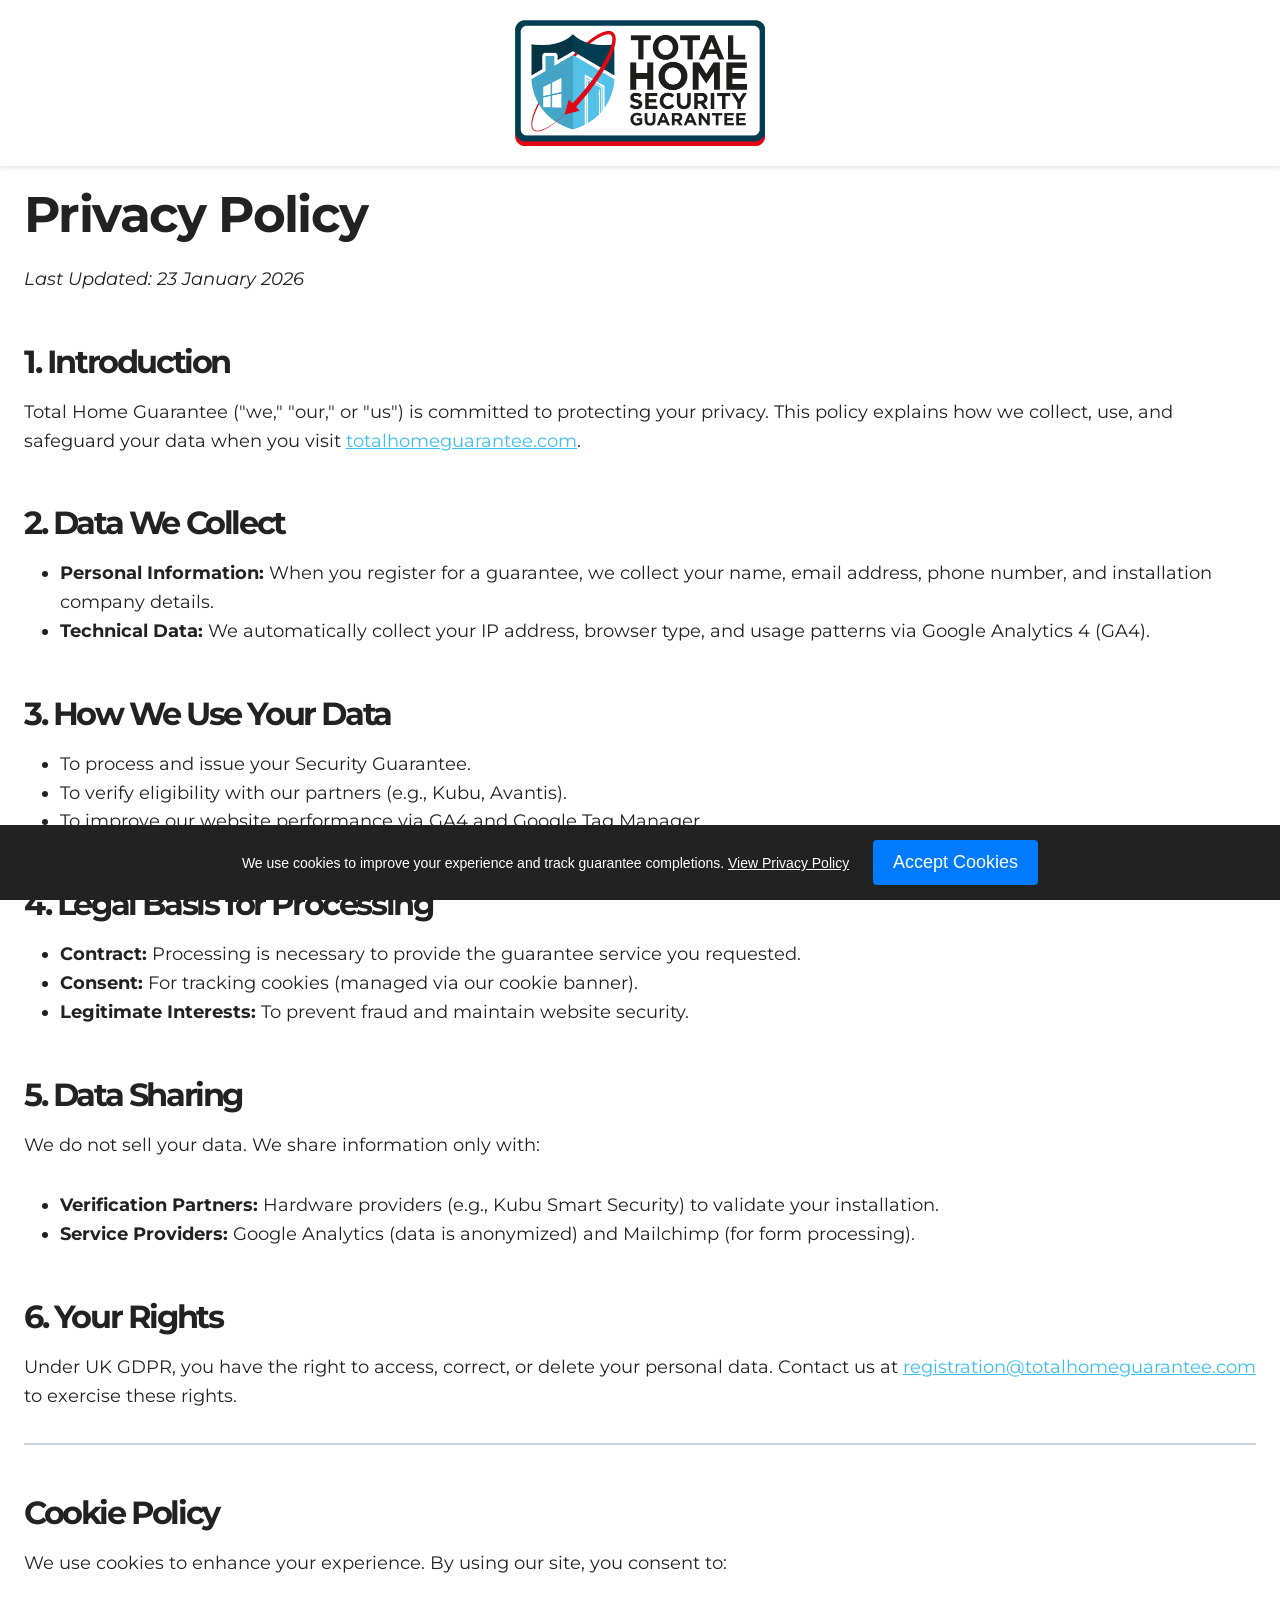
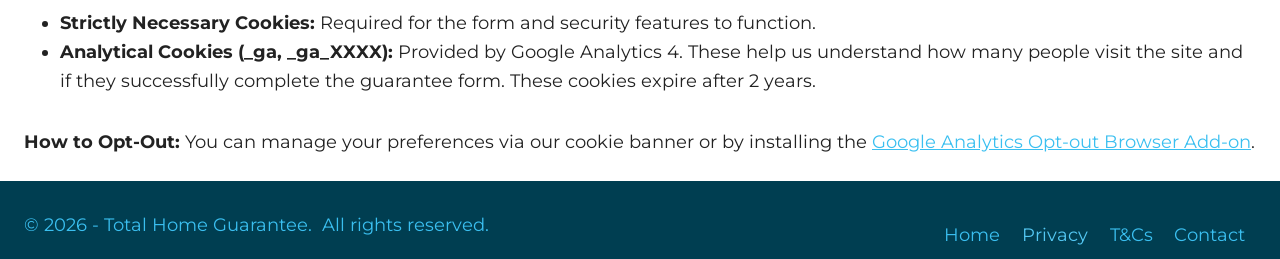
==== privacy-policy/index.html @ 38633dc3 "Add files via upload" ====
<!DOCTYPE html>
<html lang="en-US" class="no-js" itemtype="https://schema.org/WebPage" itemscope>
<head>
<!-- Cookie Consent -->
	<script>
    window.dataLayer = window.dataLayer || [];
    function gtag(){dataLayer.push(arguments);}

    // If the user previously accepted, grant consent immediately
    if (localStorage.getItem('cookie_consent') === 'granted') {
        gtag('consent', 'default', {
            'analytics_storage': 'granted',
            'ad_storage': 'granted',
            'ad_user_data': 'granted',
            'ad_personalization': 'granted'
        });
    } else {
        // Otherwise, default to denied
        gtag('consent', 'default', {
            'analytics_storage': 'denied',
            'ad_storage': 'denied',
            'ad_user_data': 'denied',
            'ad_personalization': 'denied'
        });
    }
</script>

<!-- Google tag (gtag.js) -->
<script async src="https://www.googletagmanager.com/gtag/js?id=G-PNNH0G08C1"></script>
<script>
  window.dataLayer = window.dataLayer || [];
  function gtag(){dataLayer.push(arguments);}
  gtag('js', new Date());

  gtag('config', 'G-PNNH0G08C1');
</script>
	
	<meta charset="UTF-8">
	<meta name="viewport" content="width=device-width, initial-scale=1, minimum-scale=1">
	<title>Privacy Policy &#8211; Total Home Security Guarantee</title>
<meta name="robots" content="max-image-preview:large">
<link rel="alternate" type="application/rss+xml" title="Total Home Security Guarantee &raquo; Feed" href="/feed/">
<link rel="alternate" type="application/rss+xml" title="Total Home Security Guarantee &raquo; Comments Feed" href="/comments/feed/">
			<script>document.documentElement.classList.remove( 'no-js' );</script>
			<link rel="alternate" type="application/rss+xml" title="Total Home Security Guarantee &raquo; Privacy Policy Comments Feed" href="/privacy-policy/feed/">
<script>
window._wpemojiSettings = {"baseUrl":"https:\/\/s.w.org\/images\/core\/emoji\/15.0.3\/72x72\/","ext":".png","svgUrl":"https:\/\/s.w.org\/images\/core\/emoji\/15.0.3\/svg\/","svgExt":".svg","source":{"concatemoji":"\/wp-includes\/js\/wp-emoji-release.min.js?ver=6.5.2"}};
/*! This file is auto-generated */
!function(i,n){var o,s,e;function c(e){try{var t={supportTests:e,timestamp:(new Date).valueOf()};sessionStorage.setItem(o,JSON.stringify(t))}catch(e){}}function p(e,t,n){e.clearRect(0,0,e.canvas.width,e.canvas.height),e.fillText(t,0,0);var t=new Uint32Array(e.getImageData(0,0,e.canvas.width,e.canvas.height).data),r=(e.clearRect(0,0,e.canvas.width,e.canvas.height),e.fillText(n,0,0),new Uint32Array(e.getImageData(0,0,e.canvas.width,e.canvas.height).data));return t.every(function(e,t){return e===r[t]})}function u(e,t,n){switch(t){case"flag":return n(e,"🏳️‍⚧️","🏳️​⚧️")?!1:!n(e,"🇺🇳","🇺​🇳")&&!n(e,"🏴󠁧󠁢󠁥󠁮󠁧󠁿","🏴​󠁧​󠁢​󠁥​󠁮​󠁧​󠁿");case"emoji":return!n(e,"🐦‍⬛","🐦​⬛")}return!1}function f(e,t,n){var r="undefined"!=typeof WorkerGlobalScope&&self instanceof WorkerGlobalScope?new OffscreenCanvas(300,150):i.createElement("canvas"),a=r.getContext("2d",{willReadFrequently:!0}),o=(a.textBaseline="top",a.font="600 32px Arial",{});return e.forEach(function(e){o[e]=t(a,e,n)}),o}function t(e){var t=i.createElement("script");t.src=e,t.defer=!0,i.head.appendChild(t)}"undefined"!=typeof Promise&&(o="wpEmojiSettingsSupports",s=["flag","emoji"],n.supports={everything:!0,everythingExceptFlag:!0},e=new Promise(function(e){i.addEventListener("DOMContentLoaded",e,{once:!0})}),new Promise(function(t){var n=function(){try{var e=JSON.parse(sessionStorage.getItem(o));if("object"==typeof e&&"number"==typeof e.timestamp&&(new Date).valueOf()<e.timestamp+604800&&"object"==typeof e.supportTests)return e.supportTests}catch(e){}return null}();if(!n){if("undefined"!=typeof Worker&&"undefined"!=typeof OffscreenCanvas&&"undefined"!=typeof URL&&URL.createObjectURL&&"undefined"!=typeof Blob)try{var e="postMessage("+f.toString()+"("+[JSON.stringify(s),u.toString(),p.toString()].join(",")+"));",r=new Blob([e],{type:"text/javascript"}),a=new Worker(URL.createObjectURL(r),{name:"wpTestEmojiSupports"});return void(a.onmessage=function(e){c(n=e.data),a.terminate(),t(n)})}catch(e){}c(n=f(s,u,p))}t(n)}).then(function(e){for(var t in e)n.supports[t]=e[t],n.supports.everything=n.supports.everything&&n.supports[t],"flag"!==t&&(n.supports.everythingExceptFlag=n.supports.everythingExceptFlag&&n.supports[t]);n.supports.everythingExceptFlag=n.supports.everythingExceptFlag&&!n.supports.flag,n.DOMReady=!1,n.readyCallback=function(){n.DOMReady=!0}}).then(function(){return e}).then(function(){var e;n.supports.everything||(n.readyCallback(),(e=n.source||{}).concatemoji?t(e.concatemoji):e.wpemoji&&e.twemoji&&(t(e.twemoji),t(e.wpemoji)))}))}((window,document),window._wpemojiSettings);
</script>
<style id="wp-emoji-styles-inline-css">img.wp-smiley, img.emoji {
		display: inline !important;
		border: none !important;
		box-shadow: none !important;
		height: 1em !important;
		width: 1em !important;
		margin: 0 0.07em !important;
		vertical-align: -0.1em !important;
		background: none !important;
		padding: 0 !important;
	}</style>
<link rel="stylesheet" id="wp-block-library-css" href="/wp-includes/css/dist/block-library/style.min.css?ver=6.5.2" media="all">
<style id="classic-theme-styles-inline-css">/*! This file is auto-generated */
.wp-block-button__link{color:#fff;background-color:#32373c;border-radius:9999px;box-shadow:none;text-decoration:none;padding:calc(.667em + 2px) calc(1.333em + 2px);font-size:1.125em}.wp-block-file__button{background:#32373c;color:#fff;text-decoration:none}</style>
<style id="global-styles-inline-css">body{--wp--preset--color--black: #000000;--wp--preset--color--cyan-bluish-gray: #abb8c3;--wp--preset--color--white: #ffffff;--wp--preset--color--pale-pink: #f78da7;--wp--preset--color--vivid-red: #cf2e2e;--wp--preset--color--luminous-vivid-orange: #ff6900;--wp--preset--color--luminous-vivid-amber: #fcb900;--wp--preset--color--light-green-cyan: #7bdcb5;--wp--preset--color--vivid-green-cyan: #00d084;--wp--preset--color--pale-cyan-blue: #8ed1fc;--wp--preset--color--vivid-cyan-blue: #0693e3;--wp--preset--color--vivid-purple: #9b51e0;--wp--preset--color--theme-palette-1: var(--global-palette1);--wp--preset--color--theme-palette-2: var(--global-palette2);--wp--preset--color--theme-palette-3: var(--global-palette3);--wp--preset--color--theme-palette-4: var(--global-palette4);--wp--preset--color--theme-palette-5: var(--global-palette5);--wp--preset--color--theme-palette-6: var(--global-palette6);--wp--preset--color--theme-palette-7: var(--global-palette7);--wp--preset--color--theme-palette-8: var(--global-palette8);--wp--preset--color--theme-palette-9: var(--global-palette9);--wp--preset--gradient--vivid-cyan-blue-to-vivid-purple: linear-gradient(135deg,rgba(6,147,227,1) 0%,rgb(155,81,224) 100%);--wp--preset--gradient--light-green-cyan-to-vivid-green-cyan: linear-gradient(135deg,rgb(122,220,180) 0%,rgb(0,208,130) 100%);--wp--preset--gradient--luminous-vivid-amber-to-luminous-vivid-orange: linear-gradient(135deg,rgba(252,185,0,1) 0%,rgba(255,105,0,1) 100%);--wp--preset--gradient--luminous-vivid-orange-to-vivid-red: linear-gradient(135deg,rgba(255,105,0,1) 0%,rgb(207,46,46) 100%);--wp--preset--gradient--very-light-gray-to-cyan-bluish-gray: linear-gradient(135deg,rgb(238,238,238) 0%,rgb(169,184,195) 100%);--wp--preset--gradient--cool-to-warm-spectrum: linear-gradient(135deg,rgb(74,234,220) 0%,rgb(151,120,209) 20%,rgb(207,42,186) 40%,rgb(238,44,130) 60%,rgb(251,105,98) 80%,rgb(254,248,76) 100%);--wp--preset--gradient--blush-light-purple: linear-gradient(135deg,rgb(255,206,236) 0%,rgb(152,150,240) 100%);--wp--preset--gradient--blush-bordeaux: linear-gradient(135deg,rgb(254,205,165) 0%,rgb(254,45,45) 50%,rgb(107,0,62) 100%);--wp--preset--gradient--luminous-dusk: linear-gradient(135deg,rgb(255,203,112) 0%,rgb(199,81,192) 50%,rgb(65,88,208) 100%);--wp--preset--gradient--pale-ocean: linear-gradient(135deg,rgb(255,245,203) 0%,rgb(182,227,212) 50%,rgb(51,167,181) 100%);--wp--preset--gradient--electric-grass: linear-gradient(135deg,rgb(202,248,128) 0%,rgb(113,206,126) 100%);--wp--preset--gradient--midnight: linear-gradient(135deg,rgb(2,3,129) 0%,rgb(40,116,252) 100%);--wp--preset--font-size--small: var(--global-font-size-small);--wp--preset--font-size--medium: var(--global-font-size-medium);--wp--preset--font-size--large: var(--global-font-size-large);--wp--preset--font-size--x-large: 42px;--wp--preset--font-size--larger: var(--global-font-size-larger);--wp--preset--font-size--xxlarge: var(--global-font-size-xxlarge);--wp--preset--spacing--20: 0.44rem;--wp--preset--spacing--30: 0.67rem;--wp--preset--spacing--40: 1rem;--wp--preset--spacing--50: 1.5rem;--wp--preset--spacing--60: 2.25rem;--wp--preset--spacing--70: 3.38rem;--wp--preset--spacing--80: 5.06rem;--wp--preset--shadow--natural: 6px 6px 9px rgba(0, 0, 0, 0.2);--wp--preset--shadow--deep: 12px 12px 50px rgba(0, 0, 0, 0.4);--wp--preset--shadow--sharp: 6px 6px 0px rgba(0, 0, 0, 0.2);--wp--preset--shadow--outlined: 6px 6px 0px -3px rgba(255, 255, 255, 1), 6px 6px rgba(0, 0, 0, 1);--wp--preset--shadow--crisp: 6px 6px 0px rgba(0, 0, 0, 1);}:where(.is-layout-flex){gap: 0.5em;}:where(.is-layout-grid){gap: 0.5em;}body .is-layout-flow > .alignleft{float: left;margin-inline-start: 0;margin-inline-end: 2em;}body .is-layout-flow > .alignright{float: right;margin-inline-start: 2em;margin-inline-end: 0;}body .is-layout-flow > .aligncenter{margin-left: auto !important;margin-right: auto !important;}body .is-layout-constrained > .alignleft{float: left;margin-inline-start: 0;margin-inline-end: 2em;}body .is-layout-constrained > .alignright{float: right;margin-inline-start: 2em;margin-inline-end: 0;}body .is-layout-constrained > .aligncenter{margin-left: auto !important;margin-right: auto !important;}body .is-layout-constrained > :where(:not(.alignleft):not(.alignright):not(.alignfull)){max-width: var(--wp--style--global--content-size);margin-left: auto !important;margin-right: auto !important;}body .is-layout-constrained > .alignwide{max-width: var(--wp--style--global--wide-size);}body .is-layout-flex{display: flex;}body .is-layout-flex{flex-wrap: wrap;align-items: center;}body .is-layout-flex > *{margin: 0;}body .is-layout-grid{display: grid;}body .is-layout-grid > *{margin: 0;}:where(.wp-block-columns.is-layout-flex){gap: 2em;}:where(.wp-block-columns.is-layout-grid){gap: 2em;}:where(.wp-block-post-template.is-layout-flex){gap: 1.25em;}:where(.wp-block-post-template.is-layout-grid){gap: 1.25em;}.has-black-color{color: var(--wp--preset--color--black) !important;}.has-cyan-bluish-gray-color{color: var(--wp--preset--color--cyan-bluish-gray) !important;}.has-white-color{color: var(--wp--preset--color--white) !important;}.has-pale-pink-color{color: var(--wp--preset--color--pale-pink) !important;}.has-vivid-red-color{color: var(--wp--preset--color--vivid-red) !important;}.has-luminous-vivid-orange-color{color: var(--wp--preset--color--luminous-vivid-orange) !important;}.has-luminous-vivid-amber-color{color: var(--wp--preset--color--luminous-vivid-amber) !important;}.has-light-green-cyan-color{color: var(--wp--preset--color--light-green-cyan) !important;}.has-vivid-green-cyan-color{color: var(--wp--preset--color--vivid-green-cyan) !important;}.has-pale-cyan-blue-color{color: var(--wp--preset--color--pale-cyan-blue) !important;}.has-vivid-cyan-blue-color{color: var(--wp--preset--color--vivid-cyan-blue) !important;}.has-vivid-purple-color{color: var(--wp--preset--color--vivid-purple) !important;}.has-black-background-color{background-color: var(--wp--preset--color--black) !important;}.has-cyan-bluish-gray-background-color{background-color: var(--wp--preset--color--cyan-bluish-gray) !important;}.has-white-background-color{background-color: var(--wp--preset--color--white) !important;}.has-pale-pink-background-color{background-color: var(--wp--preset--color--pale-pink) !important;}.has-vivid-red-background-color{background-color: var(--wp--preset--color--vivid-red) !important;}.has-luminous-vivid-orange-background-color{background-color: var(--wp--preset--color--luminous-vivid-orange) !important;}.has-luminous-vivid-amber-background-color{background-color: var(--wp--preset--color--luminous-vivid-amber) !important;}.has-light-green-cyan-background-color{background-color: var(--wp--preset--color--light-green-cyan) !important;}.has-vivid-green-cyan-background-color{background-color: var(--wp--preset--color--vivid-green-cyan) !important;}.has-pale-cyan-blue-background-color{background-color: var(--wp--preset--color--pale-cyan-blue) !important;}.has-vivid-cyan-blue-background-color{background-color: var(--wp--preset--color--vivid-cyan-blue) !important;}.has-vivid-purple-background-color{background-color: var(--wp--preset--color--vivid-purple) !important;}.has-black-border-color{border-color: var(--wp--preset--color--black) !important;}.has-cyan-bluish-gray-border-color{border-color: var(--wp--preset--color--cyan-bluish-gray) !important;}.has-white-border-color{border-color: var(--wp--preset--color--white) !important;}.has-pale-pink-border-color{border-color: var(--wp--preset--color--pale-pink) !important;}.has-vivid-red-border-color{border-color: var(--wp--preset--color--vivid-red) !important;}.has-luminous-vivid-orange-border-color{border-color: var(--wp--preset--color--luminous-vivid-orange) !important;}.has-luminous-vivid-amber-border-color{border-color: var(--wp--preset--color--luminous-vivid-amber) !important;}.has-light-green-cyan-border-color{border-color: var(--wp--preset--color--light-green-cyan) !important;}.has-vivid-green-cyan-border-color{border-color: var(--wp--preset--color--vivid-green-cyan) !important;}.has-pale-cyan-blue-border-color{border-color: var(--wp--preset--color--pale-cyan-blue) !important;}.has-vivid-cyan-blue-border-color{border-color: var(--wp--preset--color--vivid-cyan-blue) !important;}.has-vivid-purple-border-color{border-color: var(--wp--preset--color--vivid-purple) !important;}.has-vivid-cyan-blue-to-vivid-purple-gradient-background{background: var(--wp--preset--gradient--vivid-cyan-blue-to-vivid-purple) !important;}.has-light-green-cyan-to-vivid-green-cyan-gradient-background{background: var(--wp--preset--gradient--light-green-cyan-to-vivid-green-cyan) !important;}.has-luminous-vivid-amber-to-luminous-vivid-orange-gradient-background{background: var(--wp--preset--gradient--luminous-vivid-amber-to-luminous-vivid-orange) !important;}.has-luminous-vivid-orange-to-vivid-red-gradient-background{background: var(--wp--preset--gradient--luminous-vivid-orange-to-vivid-red) !important;}.has-very-light-gray-to-cyan-bluish-gray-gradient-background{background: var(--wp--preset--gradient--very-light-gray-to-cyan-bluish-gray) !important;}.has-cool-to-warm-spectrum-gradient-background{background: var(--wp--preset--gradient--cool-to-warm-spectrum) !important;}.has-blush-light-purple-gradient-background{background: var(--wp--preset--gradient--blush-light-purple) !important;}.has-blush-bordeaux-gradient-background{background: var(--wp--preset--gradient--blush-bordeaux) !important;}.has-luminous-dusk-gradient-background{background: var(--wp--preset--gradient--luminous-dusk) !important;}.has-pale-ocean-gradient-background{background: var(--wp--preset--gradient--pale-ocean) !important;}.has-electric-grass-gradient-background{background: var(--wp--preset--gradient--electric-grass) !important;}.has-midnight-gradient-background{background: var(--wp--preset--gradient--midnight) !important;}.has-small-font-size{font-size: var(--wp--preset--font-size--small) !important;}.has-medium-font-size{font-size: var(--wp--preset--font-size--medium) !important;}.has-large-font-size{font-size: var(--wp--preset--font-size--large) !important;}.has-x-large-font-size{font-size: var(--wp--preset--font-size--x-large) !important;}
.wp-block-navigation a:where(:not(.wp-element-button)){color: inherit;}
:where(.wp-block-post-template.is-layout-flex){gap: 1.25em;}:where(.wp-block-post-template.is-layout-grid){gap: 1.25em;}
:where(.wp-block-columns.is-layout-flex){gap: 2em;}:where(.wp-block-columns.is-layout-grid){gap: 2em;}
.wp-block-pullquote{font-size: 1.5em;line-height: 1.6;}</style>
<link rel="stylesheet" id="parent-style-css" href="/wp-content/themes/kadence/style.css?ver=6.5.2" media="all">
<link rel="stylesheet" id="child-style-css" href="/wp-content/themes/kubu/style.css?ver=6.5.2" media="all">
<link rel="stylesheet" id="kadence-global-css" href="/wp-content/themes/kadence/assets/css/global.min.css?ver=1.2.4" media="all">
<style id="kadence-global-inline-css">/* Kadence Base CSS */
:root{--global-palette1:#3abff0;--global-palette2:#53c7f2;--global-palette3:#003e51;--global-palette4:#005f7c;--global-palette5:#4A5568;--global-palette6:#718096;--global-palette7:#EDF2F7;--global-palette8:#F7FAFC;--global-palette9:#ffffff;--global-palette9rgb:255, 255, 255;--global-palette-highlight:var(--global-palette1);--global-palette-highlight-alt:var(--global-palette2);--global-palette-highlight-alt2:var(--global-palette9);--global-palette-btn-bg:var(--global-palette1);--global-palette-btn-bg-hover:var(--global-palette2);--global-palette-btn:var(--global-palette9);--global-palette-btn-hover:var(--global-palette9);--global-body-font-family:Montserrat, sans-serif;--global-heading-font-family:inherit;--global-primary-nav-font-family:inherit;--global-fallback-font:sans-serif;--global-display-fallback-font:sans-serif;--global-content-width:1290px;--global-content-narrow-width:842px;--global-content-edge-padding:1.5rem;--global-content-boxed-padding:2rem;--global-calc-content-width:calc(1290px - var(--global-content-edge-padding) - var(--global-content-edge-padding) );--wp--style--global--content-size:var(--global-calc-content-width);}.wp-site-blocks{--global-vw:calc( 100vw - ( 0.5 * var(--scrollbar-offset)));}body{background:#dddddd;}body, input, select, optgroup, textarea{font-style:normal;font-weight:normal;font-size:18px;line-height:1.6;font-family:var(--global-body-font-family);color:#222222;}.content-bg, body.content-style-unboxed .site{background:var(--global-palette9);}h1,h2,h3,h4,h5,h6{font-family:var(--global-heading-font-family);}h1{font-style:normal;font-weight:700;font-size:32px;line-height:1.5;color:#222222;}h2{font-style:normal;font-weight:700;font-size:50px;line-height:50px;letter-spacing:-0.1rem;color:#222222;}h3{font-style:normal;font-weight:700;font-size:32px;line-height:40px;letter-spacing:-0.15rem;color:#222222;}h4{font-style:normal;font-weight:700;font-size:26px;line-height:32px;letter-spacing:-0.1rem;color:#222222;}h5{font-style:normal;font-weight:700;font-size:20px;line-height:1.5;color:#555555;}h6{font-style:normal;font-weight:700;font-size:18px;line-height:1.5;color:#555555;}.entry-hero .kadence-breadcrumbs{max-width:1290px;}.site-container, .site-header-row-layout-contained, .site-footer-row-layout-contained, .entry-hero-layout-contained, .comments-area, .alignfull > .wp-block-cover__inner-container, .alignwide > .wp-block-cover__inner-container{max-width:var(--global-content-width);}.content-width-narrow .content-container.site-container, .content-width-narrow .hero-container.site-container{max-width:var(--global-content-narrow-width);}@media all and (min-width: 1520px){.wp-site-blocks .content-container  .alignwide{margin-left:-115px;margin-right:-115px;width:unset;max-width:unset;}}@media all and (min-width: 1102px){.content-width-narrow .wp-site-blocks .content-container .alignwide{margin-left:-130px;margin-right:-130px;width:unset;max-width:unset;}}.content-style-boxed .wp-site-blocks .entry-content .alignwide{margin-left:calc( -1 * var( --global-content-boxed-padding ) );margin-right:calc( -1 * var( --global-content-boxed-padding ) );}.content-area{margin-top:5rem;margin-bottom:5rem;}@media all and (max-width: 1024px){.content-area{margin-top:3rem;margin-bottom:3rem;}}@media all and (max-width: 767px){.content-area{margin-top:2rem;margin-bottom:2rem;}}@media all and (max-width: 1024px){:root{--global-content-boxed-padding:2rem;}}@media all and (max-width: 767px){:root{--global-content-boxed-padding:1.5rem;}}.entry-content-wrap{padding:2rem;}@media all and (max-width: 1024px){.entry-content-wrap{padding:2rem;}}@media all and (max-width: 767px){.entry-content-wrap{padding:1.5rem;}}.entry.single-entry{box-shadow:0px 15px 15px -10px rgba(0,0,0,0.05);}.entry.loop-entry{box-shadow:0px 15px 15px -10px rgba(0,0,0,0.05);}.loop-entry .entry-content-wrap{padding:2rem;}@media all and (max-width: 1024px){.loop-entry .entry-content-wrap{padding:2rem;}}@media all and (max-width: 767px){.loop-entry .entry-content-wrap{padding:1.5rem;}}button, .button, .wp-block-button__link, input[type="button"], input[type="reset"], input[type="submit"], .fl-button, .elementor-button-wrapper .elementor-button{border-radius:100px;padding:10px 40px 10px 40px;border-color:var(--global-palette1);box-shadow:0px 0px 0px -7px rgba(0,0,0,0);}.wp-block-button.is-style-outline .wp-block-button__link{padding:10px 40px 10px 40px;}button:hover, button:focus, button:active, .button:hover, .button:focus, .button:active, .wp-block-button__link:hover, .wp-block-button__link:focus, .wp-block-button__link:active, input[type="button"]:hover, input[type="button"]:focus, input[type="button"]:active, input[type="reset"]:hover, input[type="reset"]:focus, input[type="reset"]:active, input[type="submit"]:hover, input[type="submit"]:focus, input[type="submit"]:active, .elementor-button-wrapper .elementor-button:hover, .elementor-button-wrapper .elementor-button:focus, .elementor-button-wrapper .elementor-button:active{border-color:var(--global-palette1);box-shadow:0px 15px 25px -7px rgba(0,0,0,0.1);}.kb-button.kb-btn-global-outline.kb-btn-global-inherit{padding-top:calc(10px - 2px);padding-right:calc(40px - 2px);padding-bottom:calc(10px - 2px);padding-left:calc(40px - 2px);}@media all and (max-width: 1024px){button, .button, .wp-block-button__link, input[type="button"], input[type="reset"], input[type="submit"], .fl-button, .elementor-button-wrapper .elementor-button{border-color:var(--global-palette1);border-radius:100px;}}@media all and (max-width: 767px){button, .button, .wp-block-button__link, input[type="button"], input[type="reset"], input[type="submit"], .fl-button, .elementor-button-wrapper .elementor-button{border-radius:100px;border-color:var(--global-palette1);}}#kt-scroll-up-reader, #kt-scroll-up{border:0px none currentColor;border-radius:0px 0px 0px 0px;color:var(--global-palette1);bottom:30px;font-size:1.2em;padding:0.4em 0.4em 0.4em 0.4em;}#kt-scroll-up-reader.scroll-up-side-right, #kt-scroll-up.scroll-up-side-right{right:30px;}#kt-scroll-up-reader.scroll-up-side-left, #kt-scroll-up.scroll-up-side-left{left:30px;}.entry-hero.page-hero-section .entry-header{min-height:200px;}
/* Kadence Header CSS */
@media all and (max-width: 1024px){.mobile-transparent-header #masthead{position:absolute;left:0px;right:0px;z-index:100;}.kadence-scrollbar-fixer.mobile-transparent-header #masthead{right:var(--scrollbar-offset,0);}.mobile-transparent-header #masthead, .mobile-transparent-header .site-top-header-wrap .site-header-row-container-inner, .mobile-transparent-header .site-main-header-wrap .site-header-row-container-inner, .mobile-transparent-header .site-bottom-header-wrap .site-header-row-container-inner{background:transparent;}.site-header-row-tablet-layout-fullwidth, .site-header-row-tablet-layout-standard{padding:0px;}}@media all and (min-width: 1025px){.transparent-header #masthead{position:absolute;left:0px;right:0px;z-index:100;}.transparent-header.kadence-scrollbar-fixer #masthead{right:var(--scrollbar-offset,0);}.transparent-header #masthead, .transparent-header .site-top-header-wrap .site-header-row-container-inner, .transparent-header .site-main-header-wrap .site-header-row-container-inner, .transparent-header .site-bottom-header-wrap .site-header-row-container-inner{background:transparent;}}.site-branding a.brand img{max-width:250px;}.site-branding a.brand img.svg-logo-image{width:250px;}@media all and (max-width: 1024px){.site-branding a.brand img{max-width:200px;}.site-branding a.brand img.svg-logo-image{width:200px;}}@media all and (max-width: 767px){.site-branding a.brand img{max-width:150px;}.site-branding a.brand img.svg-logo-image{width:150px;}}.site-branding{padding:0px 0px 0px 0px;}#masthead, #masthead .kadence-sticky-header.item-is-fixed:not(.item-at-start):not(.site-header-row-container):not(.site-main-header-wrap), #masthead .kadence-sticky-header.item-is-fixed:not(.item-at-start) > .site-header-row-container-inner{background:#ffffff;}.site-main-header-wrap .site-header-row-container-inner{background:var(--global-palette9);}.site-main-header-wrap .site-header-row-container-inner>.site-container{padding:20px 20px 20px 20px;}.header-navigation .header-menu-container ul ul.sub-menu, .header-navigation .header-menu-container ul ul.submenu{background:var(--global-palette3);box-shadow:0px 2px 13px 0px rgba(0,0,0,0.1);}.header-navigation .header-menu-container ul ul li.menu-item, .header-menu-container ul.menu > li.kadence-menu-mega-enabled > ul > li.menu-item > a{border-bottom:1px solid rgba(255,255,255,0.1);}.header-navigation .header-menu-container ul ul li.menu-item > a{width:200px;padding-top:1em;padding-bottom:1em;color:var(--global-palette8);font-size:12px;}.header-navigation .header-menu-container ul ul li.menu-item > a:hover{color:var(--global-palette9);background:var(--global-palette4);}.header-navigation .header-menu-container ul ul li.menu-item.current-menu-item > a{color:var(--global-palette9);background:var(--global-palette4);}.mobile-toggle-open-container .menu-toggle-open, .mobile-toggle-open-container .menu-toggle-open:focus{color:var(--global-palette5);padding:0.4em 0.6em 0.4em 0.6em;font-size:14px;}.mobile-toggle-open-container .menu-toggle-open.menu-toggle-style-bordered{border:1px solid currentColor;}.mobile-toggle-open-container .menu-toggle-open .menu-toggle-icon{font-size:20px;}.mobile-toggle-open-container .menu-toggle-open:hover, .mobile-toggle-open-container .menu-toggle-open:focus-visible{color:var(--global-palette-highlight);}.mobile-navigation ul li{font-size:14px;}.mobile-navigation ul li a{padding-top:1em;padding-bottom:1em;}.mobile-navigation ul li > a, .mobile-navigation ul li.menu-item-has-children > .drawer-nav-drop-wrap{background:var(--global-palette3);color:var(--global-palette8);}.mobile-navigation ul li.current-menu-item > a, .mobile-navigation ul li.current-menu-item.menu-item-has-children > .drawer-nav-drop-wrap{color:var(--global-palette-highlight);}.mobile-navigation ul li.menu-item-has-children .drawer-nav-drop-wrap, .mobile-navigation ul li:not(.menu-item-has-children) a{border-bottom:1px solid rgba(255,255,255,0.1);}.mobile-navigation:not(.drawer-navigation-parent-toggle-true) ul li.menu-item-has-children .drawer-nav-drop-wrap button{border-left:1px solid rgba(255,255,255,0.1);}#mobile-drawer .drawer-inner, #mobile-drawer.popup-drawer-layout-fullwidth.popup-drawer-animation-slice .pop-portion-bg, #mobile-drawer.popup-drawer-layout-fullwidth.popup-drawer-animation-slice.pop-animated.show-drawer .drawer-inner{background:var(--global-palette3);}#mobile-drawer .drawer-header .drawer-toggle{padding:0.6em 0.15em 0.6em 0.15em;font-size:24px;}
/* Kadence Footer CSS */
#colophon{background:var(--global-palette3);}.site-bottom-footer-wrap .site-footer-row-container-inner{border-top:1px none var(--global-palette9);}.site-bottom-footer-inner-wrap{padding-top:30px;padding-bottom:0px;grid-column-gap:30px;}.site-bottom-footer-inner-wrap .widget{margin-bottom:30px;}.site-bottom-footer-inner-wrap .site-footer-section:not(:last-child):after{right:calc(-30px / 2);}#colophon .footer-html{font-style:normal;color:var(--global-palette1);margin:0px 0px 20px 0px;}#colophon .site-footer-row-container .site-footer-row .footer-html a{color:var(--global-palette1);}#colophon .site-footer-row-container .site-footer-row .footer-html a:hover{color:var(--global-palette9);}#colophon .footer-navigation .footer-menu-container > ul > li > a{padding-left:calc(1.2em / 2);padding-right:calc(1.2em / 2);padding-top:calc(0.5em / 2);padding-bottom:calc(0.5em / 2);color:var(--global-palette1);}#colophon .footer-navigation .footer-menu-container > ul li a:hover{color:var(--global-palette9);}#colophon .footer-navigation .footer-menu-container > ul li.current-menu-item > a{color:var(--global-palette2);}
/* Kadence Pro Header CSS */
.header-navigation-dropdown-direction-left ul ul.submenu, .header-navigation-dropdown-direction-left ul ul.sub-menu{right:0px;left:auto;}.rtl .header-navigation-dropdown-direction-right ul ul.submenu, .rtl .header-navigation-dropdown-direction-right ul ul.sub-menu{left:0px;right:auto;}.header-account-button .nav-drop-title-wrap > .kadence-svg-iconset, .header-account-button > .kadence-svg-iconset{font-size:1.2em;}.site-header-item .header-account-button .nav-drop-title-wrap, .site-header-item .header-account-wrap > .header-account-button{display:flex;align-items:center;}.header-account-style-icon_label .header-account-label{padding-left:5px;}.header-account-style-label_icon .header-account-label{padding-right:5px;}.site-header-item .header-account-wrap .header-account-button{text-decoration:none;box-shadow:none;color:inherit;background:transparent;padding:0.6em 0em 0.6em 0em;}.header-mobile-account-wrap .header-account-button .nav-drop-title-wrap > .kadence-svg-iconset, .header-mobile-account-wrap .header-account-button > .kadence-svg-iconset{font-size:1.2em;}.header-mobile-account-wrap .header-account-button .nav-drop-title-wrap, .header-mobile-account-wrap > .header-account-button{display:flex;align-items:center;}.header-mobile-account-wrap.header-account-style-icon_label .header-account-label{padding-left:5px;}.header-mobile-account-wrap.header-account-style-label_icon .header-account-label{padding-right:5px;}.header-mobile-account-wrap .header-account-button{text-decoration:none;box-shadow:none;color:inherit;background:transparent;padding:0.6em 0em 0.6em 0em;}#login-drawer .drawer-inner .drawer-content{display:flex;justify-content:center;align-items:center;position:absolute;top:0px;bottom:0px;left:0px;right:0px;padding:0px;}#loginform p label{display:block;}#login-drawer #loginform{width:100%;}#login-drawer #loginform input{width:100%;}#login-drawer #loginform input[type="checkbox"]{width:auto;}#login-drawer .drawer-inner .drawer-header{position:relative;z-index:100;}#login-drawer .drawer-content_inner.widget_login_form_inner{padding:2em;width:100%;max-width:350px;border-radius:.25rem;background:var(--global-palette9);color:var(--global-palette4);}#login-drawer .lost_password a{color:var(--global-palette6);}#login-drawer .lost_password, #login-drawer .register-field{text-align:center;}#login-drawer .widget_login_form_inner p{margin-top:1.2em;margin-bottom:0em;}#login-drawer .widget_login_form_inner p:first-child{margin-top:0em;}#login-drawer .widget_login_form_inner label{margin-bottom:0.5em;}#login-drawer hr.register-divider{margin:1.2em 0;border-width:1px;}#login-drawer .register-field{font-size:90%;}@media all and (min-width: 1025px){#login-drawer hr.register-divider.hide-desktop{display:none;}#login-drawer p.register-field.hide-desktop{display:none;}}@media all and (max-width: 1024px){#login-drawer hr.register-divider.hide-mobile{display:none;}#login-drawer p.register-field.hide-mobile{display:none;}}@media all and (max-width: 767px){#login-drawer hr.register-divider.hide-mobile{display:none;}#login-drawer p.register-field.hide-mobile{display:none;}}.tertiary-navigation .tertiary-menu-container > ul > li.menu-item > a{padding-left:calc(1.2em / 2);padding-right:calc(1.2em / 2);padding-top:0.6em;padding-bottom:0.6em;color:var(--global-palette5);}.tertiary-navigation .tertiary-menu-container > ul > li.menu-item > a:hover{color:var(--global-palette-highlight);}.tertiary-navigation .tertiary-menu-container > ul > li.menu-item.current-menu-item > a{color:var(--global-palette3);}.header-navigation[class*="header-navigation-style-underline"] .header-menu-container.tertiary-menu-container>ul>li>a:after{width:calc( 100% - 1.2em);}.quaternary-navigation .quaternary-menu-container > ul > li.menu-item > a{padding-left:calc(1.2em / 2);padding-right:calc(1.2em / 2);padding-top:0.6em;padding-bottom:0.6em;color:var(--global-palette5);}.quaternary-navigation .quaternary-menu-container > ul > li.menu-item > a:hover{color:var(--global-palette-highlight);}.quaternary-navigation .quaternary-menu-container > ul > li.menu-item.current-menu-item > a{color:var(--global-palette3);}.header-navigation[class*="header-navigation-style-underline"] .header-menu-container.quaternary-menu-container>ul>li>a:after{width:calc( 100% - 1.2em);}#main-header .header-divider{border-right:1px solid var(--global-palette6);height:50%;}#main-header .header-divider2{border-right:1px solid var(--global-palette6);height:50%;}#main-header .header-divider3{border-right:1px solid var(--global-palette6);height:50%;}#mobile-header .header-mobile-divider, #mobile-drawer .header-mobile-divider{border-right:1px solid var(--global-palette6);height:50%;}#mobile-drawer .header-mobile-divider{border-top:1px solid var(--global-palette6);width:50%;}#mobile-header .header-mobile-divider2{border-right:1px solid var(--global-palette6);height:50%;}#mobile-drawer .header-mobile-divider2{border-top:1px solid var(--global-palette6);width:50%;}.header-item-search-bar form ::-webkit-input-placeholder{color:currentColor;opacity:0.5;}.header-item-search-bar form ::placeholder{color:currentColor;opacity:0.5;}.header-search-bar form{max-width:100%;width:240px;}.header-mobile-search-bar form{max-width:calc(100vw - var(--global-sm-spacing) - var(--global-sm-spacing));width:240px;}.header-widget-lstyle-normal .header-widget-area-inner a:not(.button){text-decoration:underline;}.element-contact-inner-wrap{display:flex;flex-wrap:wrap;align-items:center;margin-top:-0.6em;margin-left:calc(-0.6em / 2);margin-right:calc(-0.6em / 2);}.element-contact-inner-wrap .header-contact-item{display:inline-flex;flex-wrap:wrap;align-items:center;margin-top:0.6em;margin-left:calc(0.6em / 2);margin-right:calc(0.6em / 2);}.element-contact-inner-wrap .header-contact-item .kadence-svg-iconset{font-size:1em;}.header-contact-item img{display:inline-block;}.header-contact-item .contact-label{margin-left:0.3em;}.rtl .header-contact-item .contact-label{margin-right:0.3em;margin-left:0px;}.header-mobile-contact-wrap .element-contact-inner-wrap{display:flex;flex-wrap:wrap;align-items:center;margin-top:-0.6em;margin-left:calc(-0.6em / 2);margin-right:calc(-0.6em / 2);}.header-mobile-contact-wrap .element-contact-inner-wrap .header-contact-item{display:inline-flex;flex-wrap:wrap;align-items:center;margin-top:0.6em;margin-left:calc(0.6em / 2);margin-right:calc(0.6em / 2);}.header-mobile-contact-wrap .element-contact-inner-wrap .header-contact-item .kadence-svg-iconset{font-size:1em;}#main-header .header-button2{border:2px none transparent;box-shadow:0px 0px 0px -7px rgba(0,0,0,0);}#main-header .header-button2:hover{box-shadow:0px 15px 25px -7px rgba(0,0,0,0.1);}.mobile-header-button2-wrap .mobile-header-button-inner-wrap .mobile-header-button2{border:2px none transparent;box-shadow:0px 0px 0px -7px rgba(0,0,0,0);}.mobile-header-button2-wrap .mobile-header-button-inner-wrap .mobile-header-button2:hover{box-shadow:0px 15px 25px -7px rgba(0,0,0,0.1);}#widget-drawer.popup-drawer-layout-fullwidth .drawer-content .header-widget2, #widget-drawer.popup-drawer-layout-sidepanel .drawer-inner{max-width:400px;}#widget-drawer.popup-drawer-layout-fullwidth .drawer-content .header-widget2{margin:0 auto;}.widget-toggle-open{display:flex;align-items:center;background:transparent;box-shadow:none;}.widget-toggle-open:hover, .widget-toggle-open:focus{border-color:currentColor;background:transparent;box-shadow:none;}.widget-toggle-open .widget-toggle-icon{display:flex;}.widget-toggle-open .widget-toggle-label{padding-right:5px;}.rtl .widget-toggle-open .widget-toggle-label{padding-left:5px;padding-right:0px;}.widget-toggle-open .widget-toggle-label:empty, .rtl .widget-toggle-open .widget-toggle-label:empty{padding-right:0px;padding-left:0px;}.widget-toggle-open-container .widget-toggle-open{color:var(--global-palette5);padding:0.4em 0.6em 0.4em 0.6em;font-size:14px;}.widget-toggle-open-container .widget-toggle-open.widget-toggle-style-bordered{border:1px solid currentColor;}.widget-toggle-open-container .widget-toggle-open .widget-toggle-icon{font-size:20px;}.widget-toggle-open-container .widget-toggle-open:hover, .widget-toggle-open-container .widget-toggle-open:focus{color:var(--global-palette-highlight);}#widget-drawer .header-widget-2style-normal a:not(.button){text-decoration:underline;}#widget-drawer .header-widget-2style-plain a:not(.button){text-decoration:none;}#widget-drawer .header-widget2 .widget-title{color:var(--global-palette9);}#widget-drawer .header-widget2{color:var(--global-palette8);}#widget-drawer .header-widget2 a:not(.button), #widget-drawer .header-widget2 .drawer-sub-toggle{color:var(--global-palette8);}#widget-drawer .header-widget2 a:not(.button):hover, #widget-drawer .header-widget2 .drawer-sub-toggle:hover{color:var(--global-palette9);}#mobile-secondary-site-navigation ul li{font-size:14px;}#mobile-secondary-site-navigation ul li a{padding-top:1em;padding-bottom:1em;}#mobile-secondary-site-navigation ul li > a, #mobile-secondary-site-navigation ul li.menu-item-has-children > .drawer-nav-drop-wrap{color:var(--global-palette8);}#mobile-secondary-site-navigation ul li.current-menu-item > a, #mobile-secondary-site-navigation ul li.current-menu-item.menu-item-has-children > .drawer-nav-drop-wrap{color:var(--global-palette-highlight);}#mobile-secondary-site-navigation ul li.menu-item-has-children .drawer-nav-drop-wrap, #mobile-secondary-site-navigation ul li:not(.menu-item-has-children) a{border-bottom:1px solid rgba(255,255,255,0.1);}#mobile-secondary-site-navigation:not(.drawer-navigation-parent-toggle-true) ul li.menu-item-has-children .drawer-nav-drop-wrap button{border-left:1px solid rgba(255,255,255,0.1);}</style>
<link rel="stylesheet" id="kadence-header-css" href="/wp-content/themes/kadence/assets/css/header.min.css?ver=1.2.4" media="all">
<link rel="stylesheet" id="kadence-content-css" href="/wp-content/themes/kadence/assets/css/content.min.css?ver=1.2.4" media="all">
<link rel="stylesheet" id="kadence-footer-css" href="/wp-content/themes/kadence/assets/css/footer.min.css?ver=1.2.4" media="all">
<style id="kadence-custom-font-css-inline-css">@font-face {font-family: "Circular STD";font-style: normal;font-weight: 100;src:local("Circular STD Light"),url("/wp-content/uploads/2024/01/CircularStd-Light.woff2") format("woff2"),url("/wp-content/uploads/2024/01/CircularStd-Light-1.woff") format("woff");font-display: swap;}@font-face {font-family: "Circular STD";font-style: normal;font-weight: 400;src:local("Circular STD Book"),url("/wp-content/uploads/2024/01/CircularStd-Book.woff2") format("woff2"),url("/wp-content/uploads/2024/01/CircularStd-Book-1.woff") format("woff");font-display: swap;}@font-face {font-family: "Circular STD";font-style: normal;font-weight: 700;src:local("Circular STD Bold"),url("/wp-content/uploads/2024/01/CircularStd-Bold.woff2") format("woff2"),url("/wp-content/uploads/2024/01/CircularStd-Bold.woff") format("woff");font-display: swap;}@font-face {font-family: "CircularSTD";font-style: normal;font-weight: 900;src:local("Circular STD Black"),url("/wp-content/uploads/2024/01/CircularStd-Black.woff2") format("woff2"),url("/wp-content/uploads/2024/01/CircularStd-Black.woff") format("woff");font-display: swap;}</style>
<link rel="stylesheet" id="kadence-blocks-rowlayout-css" href="/wp-content/plugins/kadence-blocks/dist/style-blocks-rowlayout.css?ver=3.2.36" media="all">
<link rel="stylesheet" id="kadence-blocks-column-css" href="/wp-content/plugins/kadence-blocks/dist/style-blocks-column.css?ver=3.2.36" media="all">
<style id="kadence-blocks-global-variables-inline-css">:root {--global-kb-font-size-sm:clamp(0.8rem, 0.73rem + 0.217vw, 0.9rem);--global-kb-font-size-md:clamp(1.1rem, 0.995rem + 0.326vw, 1.25rem);--global-kb-font-size-lg:clamp(1.75rem, 1.576rem + 0.543vw, 2rem);--global-kb-font-size-xl:clamp(2.25rem, 1.728rem + 1.63vw, 3rem);--global-kb-font-size-xxl:clamp(2.5rem, 1.456rem + 3.26vw, 4rem);--global-kb-font-size-xxxl:clamp(2.75rem, 0.489rem + 7.065vw, 6rem);}</style>
<style id="kadence_blocks_css-inline-css">.kb-row-layout-id3_cbff91-ca > .kt-row-column-wrap{max-width:var( --global-content-width, 1290px );padding-left:var(--global-content-edge-padding);padding-right:var(--global-content-edge-padding);padding-top:var( --global-kb-row-default-top, var(--global-kb-spacing-sm, 1.5rem) );padding-bottom:var( --global-kb-row-default-bottom, var(--global-kb-spacing-sm, 1.5rem) );grid-template-columns:minmax(0, 1fr);}@media all and (max-width: 767px){.kb-row-layout-id3_cbff91-ca > .kt-row-column-wrap{grid-template-columns:minmax(0, 1fr);}}.kadence-column3_bca942-ac > .kt-inside-inner-col{column-gap:var(--global-kb-gap-sm, 1rem);}.kadence-column3_bca942-ac > .kt-inside-inner-col{flex-direction:column;}.kadence-column3_bca942-ac > .kt-inside-inner-col > .aligncenter{width:100%;}@media all and (max-width: 1024px){.kadence-column3_bca942-ac > .kt-inside-inner-col{flex-direction:column;}}@media all and (max-width: 767px){.kadence-column3_bca942-ac > .kt-inside-inner-col{flex-direction:column;}}</style>
<link rel="https://api.w.org/" href="/wp-json/">
<link rel="alternate" type="application/json" href="/wp-json/wp/v2/pages/3">
<link rel="EditURI" type="application/rsd+xml" title="RSD" href="/xmlrpc.php?rsd">
<meta name="generator" content="WordPress 6.5.2">
<link rel="canonical" href="/privacy-policy/">
<link rel="shortlink" href="/?p=3">
<link rel="alternate" type="application/json+oembed" href="/wp-json/oembed/1.0/embed?url=http%3A%2F%2F%2Fprivacy-policy%2F">
<link rel="alternate" type="text/xml+oembed" href="/wp-json/oembed/1.0/embed?url=http%3A%2F%2F%2Fprivacy-policy%2F#038;format=xml">
<link rel="pingback" href="/xmlrpc.php">
<link href="//cdn-images.mailchimp.com/embedcode/classic-061523.css" rel="stylesheet" type="text/css">
<link rel="stylesheet" id="kadence-fonts-css" href="https://fonts.googleapis.com/css?family=Montserrat:regular,700&#038;display=swap" media="all">
<link rel="icon" href="/wp-content/uploads/cropped-favicon-32x32.png" sizes="32x32">
<link rel="icon" href="/wp-content/uploads/cropped-favicon-192x192.png" sizes="192x192">
<link rel="apple-touch-icon" href="/wp-content/uploads/cropped-favicon-180x180.png">
<meta name="msapplication-TileImage" content="/wp-content/uploads/cropped-favicon-270x270.png">
		<style id="wp-custom-css">#masthead, #masthead .item-is-stuck {
-webkit-box-shadow: 0 2px 4px rgb(45 62 80 / 12%);
-moz-box-shadow: 0 2px 4px rgb(45 62 80 / 12%);
box-shadow: 0 2px 4px rgb(45 62 80 / 12%);
}

ul.benefits {
	  list-style: none;
	padding-left:0;
}

ul.benefits li {
	height: 55px;
 	padding-left: 80px;
	margin-bottom:40px;

	line-height:20px;
}

.wp-block-kadence-listitem {
		background: url(/wp-content/uploads/list-tick-44x50-1.svg) no-repeat;
	background-size: auto 50px;
	background-position:left center;
	padding-left: 55px!important;
	margin-bottom:30px
}

.wp-block-kadence-listitem span svg {display:none}

#mc_embed_signup{false;clear:left;
}

#mc_embed_signup input[type="submit"] {
	background:#7bba3c;
	border-color:#7bba3c;
	border-radius:100px;
	margin:20px auto
}

#mc_embed_signup .datefield .monthfield input, #mc_embed_signup .datefield .dayfield input {
    width: 40px;
}

#mc_embed_signup .datefield input {
    width: 70px;
}

#mc_embed_signup div.response {
	width:100%;
	padding:1em;
}

#mc_embed_signup #mce-success-response {
	color: #ffffff;
    background: #529214;
    text-align:center;
}

#mc_embed_signup #mce-success-response::before {
    content: "Action Required! \A----------\A";
    white-space: pre-wrap;
}</style>
		</head>

<body class="privacy-policy page-template-default page page-id-3 wp-custom-logo wp-embed-responsive footer-on-bottom hide-focus-outline link-style-standard content-title-style-hide content-width-fullwidth content-style-unboxed content-vertical-padding-hide non-transparent-header mobile-non-transparent-header">
<div id="wrapper" class="site wp-site-blocks">
			<a class="skip-link screen-reader-text scroll-ignore" href="#main">Skip to content</a>
		<header id="masthead" class="site-header" role="banner" itemtype="https://schema.org/WPHeader" itemscope>
	<div id="main-header" class="site-header-wrap">
		<div class="site-header-inner-wrap">
			<div class="site-header-upper-wrap">
				<div class="site-header-upper-inner-wrap">
					<div class="site-main-header-wrap site-header-row-container site-header-focus-item site-header-row-layout-standard kadence-sticky-header" data-section="kadence_customizer_header_main" data-reveal-scroll-up="false" data-shrink="true" data-shrink-height="70">
	<div class="site-header-row-container-inner">
				<div class="site-container">
			<div class="site-main-header-inner-wrap site-header-row site-header-row-only-center-column site-header-row-center-column">
													<div class="site-header-main-section-center site-header-section site-header-section-center">
						<div class="site-header-item site-header-focus-item" data-section="title_tagline">
	<div class="site-branding branding-layout-standard site-brand-logo-only"><a class="brand has-logo-image" href="/" rel="home"><img width="500" height="251" src="/wp-content/uploads/Total-Home-Security-Guarantee.png" class="custom-logo" alt="Total Home Security Guarantee" decoding="async" fetchpriority="high" srcset="/wp-content/uploads/Total-Home-Security-Guarantee.png 500w, /wp-content/uploads/Total-Home-Security-Guarantee-300x151.png 300w" sizes="(max-width: 500px) 100vw, 500px"></a></div>
</div>
<!-- data-section="title_tagline" -->
					</div>
											</div>
		</div>
	</div>
</div>
				</div>
			</div>
					</div>
	</div>
	
<div id="mobile-header" class="site-mobile-header-wrap">
	<div class="site-header-inner-wrap">
		<div class="site-header-upper-wrap">
			<div class="site-header-upper-inner-wrap">
			<div class="site-main-header-wrap site-header-focus-item site-header-row-layout-standard site-header-row-tablet-layout-default site-header-row-mobile-layout-default ">
	<div class="site-header-row-container-inner">
		<div class="site-container">
			<div class="site-main-header-inner-wrap site-header-row site-header-row-only-center-column site-header-row-center-column">
													<div class="site-header-main-section-center site-header-section site-header-section-center">
						<div class="site-header-item site-header-focus-item" data-section="title_tagline">
	<div class="site-branding mobile-site-branding branding-layout-standard branding-tablet-layout-inherit site-brand-logo-only branding-mobile-layout-inherit"><a class="brand has-logo-image" href="/" rel="home"><img width="500" height="251" src="/wp-content/uploads/Total-Home-Security-Guarantee.png" class="custom-logo" alt="Total Home Security Guarantee" decoding="async" srcset="/wp-content/uploads/Total-Home-Security-Guarantee.png 500w, /wp-content/uploads/Total-Home-Security-Guarantee-300x151.png 300w" sizes="(max-width: 500px) 100vw, 500px"></a></div>
</div>
<!-- data-section="title_tagline" -->
					</div>
											</div>
		</div>
	</div>
</div>
			</div>
		</div>
			</div>
</div>
</header><!-- #masthead -->

	<div id="inner-wrap" class="wrap hfeed kt-clear">
		<div id="primary" class="content-area">
	<div class="content-container site-container">
		<main id="main" class="site-main" role="main">
						<div class="content-wrap">
				<article id="post-3" class="entry content-bg single-entry post-3 page type-page status-publish hentry">
	<div class="entry-content-wrap">
		
<div class="entry-content single-content">
	<div class="kb-row-layout-wrap kb-row-layout-id3_cbff91-ca alignnone wp-block-kadence-rowlayout"><div class="kt-row-column-wrap kt-has-1-columns kt-row-layout-equal kt-tab-layout-inherit kt-mobile-layout-row kt-row-valign-top kb-theme-content-width">

<div class="wp-block-kadence-column kadence-column3_bca942-ac">
	

<div class="privacy-policy-container">
    <h2>Privacy Policy</h2>
    <p><em>Last Updated: 23 January 2026</em></p>

    <h3>1. Introduction</h3>
    <p>Total Home Guarantee ("we," "our," or "us") is committed to protecting your privacy. This policy explains how we collect, use, and safeguard your data when you visit <a href="https://totalhomeguarantee.com">totalhomeguarantee.com</a>.</p>

    <h3>2. Data We Collect</h3>
    <ul>
        <li><strong>Personal Information:</strong> When you register for a guarantee, we collect your name, email address, phone number, and installation company details.</li>
        <li><strong>Technical Data:</strong> We automatically collect your IP address, browser type, and usage patterns via Google Analytics 4 (GA4).</li>
    </ul>

    <h3>3. How We Use Your Data</h3>
    <ul>
        <li>To process and issue your Security Guarantee.</li>
        <li>To verify eligibility with our partners (e.g., Kubu, Avantis).</li>
        <li>To improve our website performance via GA4 and Google Tag Manager.</li>
    </ul>

    <h3>4. Legal Basis for Processing</h3>
    <ul>
        <li><strong>Contract:</strong> Processing is necessary to provide the guarantee service you requested.</li>
        <li><strong>Consent:</strong> For tracking cookies (managed via our cookie banner).</li>
        <li><strong>Legitimate Interests:</strong> To prevent fraud and maintain website security.</li>
    </ul>

    <h3>5. Data Sharing</h3>
    <p>We do not sell your data. We share information only with:</p>
    <ul>
        <li><strong>Verification Partners:</strong> Hardware providers (e.g., Kubu Smart Security) to validate your installation.</li>
        <li><strong>Service Providers:</strong> Google Analytics (data is anonymized) and Mailchimp (for form processing).</li>
    </ul>

    <h3>6. Your Rights</h3>
    <p>Under UK GDPR, you have the right to access, correct, or delete your personal data. Contact us at <a href="mailto:registration@totalhomeguarantee.com">registration@totalhomeguarantee.com</a> to exercise these rights.</p>

    <hr />

    <h3>Cookie Policy</h3>
    <p>We use cookies to enhance your experience. By using our site, you consent to:</p>
    <ul>
        <li><strong>Strictly Necessary Cookies:</strong> Required for the form and security features to function.</li>
        <li><strong>Analytical Cookies (_ga, _ga_XXXX):</strong> Provided by Google Analytics 4. These help us understand how many people visit the site and if they successfully complete the guarantee form. These cookies expire after 2 years.</li>
    </ul>

    <p><strong>How to Opt-Out:</strong> You can manage your preferences via our cookie banner or by installing the <a href="https://tools.google.com/dlpage/gaoptout" target="_blank" rel="noopener">Google Analytics Opt-out Browser Add-on</a>.</p>
</div>













</div>

</div></div>
</div>
<!-- .entry-content -->
	</div>
</article><!-- #post-3 -->

			</div>
					</main><!-- #main -->
			</div>
</div>
<!-- #primary -->
	</div>
<!-- #inner-wrap -->
	<footer id="colophon" class="site-footer" role="contentinfo">
	<div class="site-footer-wrap">
		<div class="site-bottom-footer-wrap site-footer-row-container site-footer-focus-item site-footer-row-layout-standard site-footer-row-tablet-layout-default site-footer-row-mobile-layout-default" data-section="kadence_customizer_footer_bottom">
	<div class="site-footer-row-container-inner">
				<div class="site-container">
			<div class="site-bottom-footer-inner-wrap site-footer-row site-footer-row-columns-2 site-footer-row-column-layout-equal site-footer-row-tablet-column-layout-default site-footer-row-mobile-column-layout-row ft-ro-dir-row ft-ro-collapse-normal ft-ro-t-dir-default ft-ro-m-dir-default ft-ro-lstyle-noline">
									<div class="site-footer-bottom-section-1 site-footer-section footer-section-inner-items-1">
						
<div class="footer-widget-area site-info site-footer-focus-item content-align-standard content-tablet-align-center content-mobile-align-center content-valign-default content-tablet-valign-default content-mobile-valign-default" data-section="kadence_customizer_footer_html">
	<div class="footer-widget-area-inner site-info-inner">
		<div class="footer-html inner-link-style-plain"><div class="footer-html-inner">
<p>&copy; 2026 - Total Home Guarantee.  All rights reserved.</p>
</div></div>	</div>
</div>
<!-- .site-info -->
					</div>
										<div class="site-footer-bottom-section-2 site-footer-section footer-section-inner-items-1">
						<div class="footer-widget-area widget-area site-footer-focus-item footer-navigation-wrap content-align-right content-tablet-align-center content-mobile-align-default content-valign-middle content-tablet-valign-default content-mobile-valign-default footer-navigation-layout-stretch-false" data-section="kadence_customizer_footer_navigation">
	<div class="footer-widget-area-inner footer-navigation-inner">
			<nav id="footer-navigation" class="footer-navigation" role="navigation" aria-label="Footer Navigation">
				<div class="footer-menu-container">
			<ul id="footer-menu" class="menu">
<li id="menu-item-155" class="menu-item menu-item-type-post_type menu-item-object-page menu-item-home menu-item-155"><a href="/">Home</a></li>
<li id="menu-item-156" class="menu-item menu-item-type-post_type menu-item-object-page menu-item-privacy-policy current-menu-item page_item page-item-3 current_page_item menu-item-156"><a rel="privacy-policy" href="/privacy-policy/" aria-current="page">Privacy</a></li>
<li id="menu-item-146" class="menu-item menu-item-type-post_type menu-item-object-page menu-item-146"><a href="/terms/">T&#038;Cs</a></li>
<li id="menu-item-153" class="menu-item menu-item-type-custom menu-item-object-custom menu-item-153"><a href="mailto:registration@totalhomeguarantee.com">Contact</a></li>
</ul>		</div>
	</nav><!-- #footer-navigation -->
		</div>
</div>
<!-- data-section="footer_navigation" -->
					</div>
								</div>
		</div>
	</div>
</div>
	</div>
</footer><!-- #colophon -->

</div>
<!-- #wrapper -->

			<script>document.documentElement.style.setProperty('--scrollbar-offset', window.innerWidth - document.documentElement.clientWidth + 'px' );</script>
			<a id="kt-scroll-up" tabindex="-1" aria-hidden="true" aria-label="Scroll to top" href="#wrapper" class="kadence-scroll-to-top scroll-up-wrap scroll-ignore scroll-up-side-right scroll-up-style-outline vs-lg-true vs-md-true vs-sm-false"><span class="kadence-svg-iconset"><svg aria-hidden="true" class="kadence-svg-icon kadence-chevron-up2-svg" fill="currentColor" version="1.1" xmlns="http://www.w3.org/2000/svg" width="28" height="28" viewbox="0 0 28 28"><title>Scroll to top</title>
<path d="M26.297 20.797l-2.594 2.578c-0.391 0.391-1.016 0.391-1.406 0l-8.297-8.297-8.297 8.297c-0.391 0.391-1.016 0.391-1.406 0l-2.594-2.578c-0.391-0.391-0.391-1.031 0-1.422l11.594-11.578c0.391-0.391 1.016-0.391 1.406 0l11.594 11.578c0.391 0.391 0.391 1.031 0 1.422z"></path>
				</svg></span></a><button id="kt-scroll-up-reader" href="#wrapper" aria-label="Scroll to top" class="kadence-scroll-to-top scroll-up-wrap scroll-ignore scroll-up-side-right scroll-up-style-outline vs-lg-true vs-md-true vs-sm-false"><span class="kadence-svg-iconset"><svg aria-hidden="true" class="kadence-svg-icon kadence-chevron-up2-svg" fill="currentColor" version="1.1" xmlns="http://www.w3.org/2000/svg" width="28" height="28" viewbox="0 0 28 28"><title>Scroll to top</title>
<path d="M26.297 20.797l-2.594 2.578c-0.391 0.391-1.016 0.391-1.406 0l-8.297-8.297-8.297 8.297c-0.391 0.391-1.016 0.391-1.406 0l-2.594-2.578c-0.391-0.391-0.391-1.031 0-1.422l11.594-11.578c0.391-0.391 1.016-0.391 1.406 0l11.594 11.578c0.391 0.391 0.391 1.031 0 1.422z"></path>
				</svg></span></button><script id="kadence-navigation-js-extra">var kadenceConfig = {"screenReader":{"expand":"Child menu","expandOf":"Child menu of","collapse":"Child menu","collapseOf":"Child menu of"},"breakPoints":{"desktop":"1024","tablet":768},"scrollOffset":"0"};</script>
<script src="/wp-content/themes/kadence/assets/js/navigation.min.js?ver=1.2.4" id="kadence-navigation-js" async></script>
<script type="text/javascript" src="/privacy-policy/displayCompanyInfo.js"></script>
<script type="text/javascript" src="//s3.amazonaws.com/downloads.mailchimp.com/js/mc-validate.js"></script><script type="text/javascript">(function($) {window.fnames = new Array(); window.ftypes = new Array();fnames[0]='EMAIL';ftypes[0]='email';fnames[1]='FNAME';ftypes[1]='text';fnames[2]='LNAME';ftypes[2]='text';fnames[4]='PHONE';ftypes[4]='phone';fnames[5]='INSTALLER';ftypes[5]='text';fnames[3]='INSTDATE';ftypes[3]='date';fnames[6]='TANDCS';ftypes[6]='radio';}(jQuery));var $mcj = jQuery.noConflict(true);</script>

<!-- COOKIE BANNER -->
<div id="cookie-banner" style="display: none; position: fixed; bottom: 0; left: 0; width: 100%; background: #222; color: #fff; padding: 15px; text-align: center; z-index: 9999; font-family: sans-serif; font-size: 14px;">
    <span>We use cookies to improve your experience and track guarantee completions. 
    <a href="/privacy-policy/index.html" style="color: #fff; text-decoration: underline;">View Privacy Policy</a></span>
    <button onclick="acceptCookies()" style="margin-left: 20px; padding: 8px 20px; background: #007bff; color: white; border: none; cursor: pointer; border-radius: 4px;">Accept Cookies</button>
</div>

<script>
    // Show banner if no choice is saved
    if (!localStorage.getItem('cookie_consent')) {
        document.getElementById('cookie-banner').style.display = 'block';
    }

    function acceptCookies() {
        // 1. Save choice locally
        localStorage.setItem('cookie_consent', 'granted');
        
        // 2. Update Google Consent Mode
        gtag('consent', 'update', {
            'analytics_storage': 'granted',
            'ad_storage': 'granted',
            'ad_user_data': 'granted',
            'ad_personalization': 'granted'
        });

        // 3. Hide banner
        document.getElementById('cookie-banner').style.display = 'none';
    }
</script>


</body>
</html>
---- wp-includes/css/dist/block-library/style.min.css ----
@charset "UTF-8";.wp-block-archives{box-sizing:border-box}.wp-block-archives-dropdown label{display:block}.wp-block-avatar{line-height:0}.wp-block-avatar,.wp-block-avatar img{box-sizing:border-box}.wp-block-avatar.aligncenter{text-align:center}.wp-block-audio{box-sizing:border-box}.wp-block-audio figcaption{margin-bottom:1em;margin-top:.5em}.wp-block-audio audio{min-width:300px;width:100%}.wp-block-button__link{box-sizing:border-box;cursor:pointer;display:inline-block;text-align:center;word-break:break-word}.wp-block-button__link.aligncenter{text-align:center}.wp-block-button__link.alignright{text-align:right}:where(.wp-block-button__link){border-radius:9999px;box-shadow:none;padding:calc(.667em + 2px) calc(1.333em + 2px);text-decoration:none}.wp-block-button[style*=text-decoration] .wp-block-button__link{text-decoration:inherit}.wp-block-buttons>.wp-block-button.has-custom-width{max-width:none}.wp-block-buttons>.wp-block-button.has-custom-width .wp-block-button__link{width:100%}.wp-block-buttons>.wp-block-button.has-custom-font-size .wp-block-button__link{font-size:inherit}.wp-block-buttons>.wp-block-button.wp-block-button__width-25{width:calc(25% - var(--wp--style--block-gap, .5em)*.75)}.wp-block-buttons>.wp-block-button.wp-block-button__width-50{width:calc(50% - var(--wp--style--block-gap, .5em)*.5)}.wp-block-buttons>.wp-block-button.wp-block-button__width-75{width:calc(75% - var(--wp--style--block-gap, .5em)*.25)}.wp-block-buttons>.wp-block-button.wp-block-button__width-100{flex-basis:100%;width:100%}.wp-block-buttons.is-vertical>.wp-block-button.wp-block-button__width-25{width:25%}.wp-block-buttons.is-vertical>.wp-block-button.wp-block-button__width-50{width:50%}.wp-block-buttons.is-vertical>.wp-block-button.wp-block-button__width-75{width:75%}.wp-block-button.is-style-squared,.wp-block-button__link.wp-block-button.is-style-squared{border-radius:0}.wp-block-button.no-border-radius,.wp-block-button__link.no-border-radius{border-radius:0!important}.wp-block-button .wp-block-button__link:where(.is-style-outline),.wp-block-button:where(.is-style-outline)>.wp-block-button__link{border:2px solid;padding:.667em 1.333em}.wp-block-button .wp-block-button__link:where(.is-style-outline):not(.has-text-color),.wp-block-button:where(.is-style-outline)>.wp-block-button__link:not(.has-text-color){color:currentColor}.wp-block-button .wp-block-button__link:where(.is-style-outline):not(.has-background),.wp-block-button:where(.is-style-outline)>.wp-block-button__link:not(.has-background){background-color:initial;background-image:none}.wp-block-button .wp-block-button__link:where(.has-border-color){border-width:initial}.wp-block-button .wp-block-button__link:where([style*=border-top-color]){border-top-width:medium}.wp-block-button .wp-block-button__link:where([style*=border-right-color]){border-right-width:medium}.wp-block-button .wp-block-button__link:where([style*=border-bottom-color]){border-bottom-width:medium}.wp-block-button .wp-block-button__link:where([style*=border-left-color]){border-left-width:medium}.wp-block-button .wp-block-button__link:where([style*=border-style]){border-width:initial}.wp-block-button .wp-block-button__link:where([style*=border-top-style]){border-top-width:medium}.wp-block-button .wp-block-button__link:where([style*=border-right-style]){border-right-width:medium}.wp-block-button .wp-block-button__link:where([style*=border-bottom-style]){border-bottom-width:medium}.wp-block-button .wp-block-button__link:where([style*=border-left-style]){border-left-width:medium}.wp-block-buttons.is-vertical{flex-direction:column}.wp-block-buttons.is-vertical>.wp-block-button:last-child{margin-bottom:0}.wp-block-buttons>.wp-block-button{display:inline-block;margin:0}.wp-block-buttons.is-content-justification-left{justify-content:flex-start}.wp-block-buttons.is-content-justification-left.is-vertical{align-items:flex-start}.wp-block-buttons.is-content-justification-center{justify-content:center}.wp-block-buttons.is-content-justification-center.is-vertical{align-items:center}.wp-block-buttons.is-content-justification-right{justify-content:flex-end}.wp-block-buttons.is-content-justification-right.is-vertical{align-items:flex-end}.wp-block-buttons.is-content-justification-space-between{justify-content:space-between}.wp-block-buttons.aligncenter{text-align:center}.wp-block-buttons:not(.is-content-justification-space-between,.is-content-justification-right,.is-content-justification-left,.is-content-justification-center) .wp-block-button.aligncenter{margin-left:auto;margin-right:auto;width:100%}.wp-block-buttons[style*=text-decoration] .wp-block-button,.wp-block-buttons[style*=text-decoration] .wp-block-button__link{text-decoration:inherit}.wp-block-buttons.has-custom-font-size .wp-block-button__link{font-size:inherit}.wp-block-button.aligncenter,.wp-block-calendar{text-align:center}.wp-block-calendar td,.wp-block-calendar th{border:1px solid;padding:.25em}.wp-block-calendar th{font-weight:400}.wp-block-calendar caption{background-color:inherit}.wp-block-calendar table{border-collapse:collapse;width:100%}.wp-block-calendar table:where(:not(.has-text-color)){color:#40464d}.wp-block-calendar table:where(:not(.has-text-color)) td,.wp-block-calendar table:where(:not(.has-text-color)) th{border-color:#ddd}.wp-block-calendar table.has-background th{background-color:inherit}.wp-block-calendar table.has-text-color th{color:inherit}:where(.wp-block-calendar table:not(.has-background) th){background:#ddd}.wp-block-categories{box-sizing:border-box}.wp-block-categories.alignleft{margin-right:2em}.wp-block-categories.alignright{margin-left:2em}.wp-block-categories.wp-block-categories-dropdown.aligncenter{text-align:center}.wp-block-code{box-sizing:border-box}.wp-block-code code{display:block;font-family:inherit;overflow-wrap:break-word;white-space:pre-wrap}.wp-block-columns{align-items:normal!important;box-sizing:border-box;display:flex;flex-wrap:wrap!important}@media (min-width:782px){.wp-block-columns{flex-wrap:nowrap!important}}.wp-block-columns.are-vertically-aligned-top{align-items:flex-start}.wp-block-columns.are-vertically-aligned-center{align-items:center}.wp-block-columns.are-vertically-aligned-bottom{align-items:flex-end}@media (max-width:781px){.wp-block-columns:not(.is-not-stacked-on-mobile)>.wp-block-column{flex-basis:100%!important}}@media (min-width:782px){.wp-block-columns:not(.is-not-stacked-on-mobile)>.wp-block-column{flex-basis:0;flex-grow:1}.wp-block-columns:not(.is-not-stacked-on-mobile)>.wp-block-column[style*=flex-basis]{flex-grow:0}}.wp-block-columns.is-not-stacked-on-mobile{flex-wrap:nowrap!important}.wp-block-columns.is-not-stacked-on-mobile>.wp-block-column{flex-basis:0;flex-grow:1}.wp-block-columns.is-not-stacked-on-mobile>.wp-block-column[style*=flex-basis]{flex-grow:0}:where(.wp-block-columns){margin-bottom:1.75em}:where(.wp-block-columns.has-background){padding:1.25em 2.375em}.wp-block-column{flex-grow:1;min-width:0;overflow-wrap:break-word;word-break:break-word}.wp-block-column.is-vertically-aligned-top{align-self:flex-start}.wp-block-column.is-vertically-aligned-center{align-self:center}.wp-block-column.is-vertically-aligned-bottom{align-self:flex-end}.wp-block-column.is-vertically-aligned-stretch{align-self:stretch}.wp-block-column.is-vertically-aligned-bottom,.wp-block-column.is-vertically-aligned-center,.wp-block-column.is-vertically-aligned-top{width:100%}.wp-block-post-comments{box-sizing:border-box}.wp-block-post-comments .alignleft{float:left}.wp-block-post-comments .alignright{float:right}.wp-block-post-comments .navigation:after{clear:both;content:"";display:table}.wp-block-post-comments .commentlist{clear:both;list-style:none;margin:0;padding:0}.wp-block-post-comments .commentlist .comment{min-height:2.25em;padding-left:3.25em}.wp-block-post-comments .commentlist .comment p{font-size:1em;line-height:1.8;margin:1em 0}.wp-block-post-comments .commentlist .children{list-style:none;margin:0;padding:0}.wp-block-post-comments .comment-author{line-height:1.5}.wp-block-post-comments .comment-author .avatar{border-radius:1.5em;display:block;float:left;height:2.5em;margin-right:.75em;margin-top:.5em;width:2.5em}.wp-block-post-comments .comment-author cite{font-style:normal}.wp-block-post-comments .comment-meta{font-size:.875em;line-height:1.5}.wp-block-post-comments .comment-meta b{font-weight:400}.wp-block-post-comments .comment-meta .comment-awaiting-moderation{display:block;margin-bottom:1em;margin-top:1em}.wp-block-post-comments .comment-body .commentmetadata{font-size:.875em}.wp-block-post-comments .comment-form-author label,.wp-block-post-comments .comment-form-comment label,.wp-block-post-comments .comment-form-email label,.wp-block-post-comments .comment-form-url label{display:block;margin-bottom:.25em}.wp-block-post-comments .comment-form input:not([type=submit]):not([type=checkbox]),.wp-block-post-comments .comment-form textarea{box-sizing:border-box;display:block;width:100%}.wp-block-post-comments .comment-form-cookies-consent{display:flex;gap:.25em}.wp-block-post-comments .comment-form-cookies-consent #wp-comment-cookies-consent{margin-top:.35em}.wp-block-post-comments .comment-reply-title{margin-bottom:0}.wp-block-post-comments .comment-reply-title :where(small){font-size:var(--wp--preset--font-size--medium,smaller);margin-left:.5em}.wp-block-post-comments .reply{font-size:.875em;margin-bottom:1.4em}.wp-block-post-comments input:not([type=submit]),.wp-block-post-comments textarea{border:1px solid #949494;font-family:inherit;font-size:1em}.wp-block-post-comments input:not([type=submit]):not([type=checkbox]),.wp-block-post-comments textarea{padding:calc(.667em + 2px)}:where(.wp-block-post-comments input[type=submit]){border:none}.wp-block-comments-pagination>.wp-block-comments-pagination-next,.wp-block-comments-pagination>.wp-block-comments-pagination-numbers,.wp-block-comments-pagination>.wp-block-comments-pagination-previous{margin-bottom:.5em;margin-right:.5em}.wp-block-comments-pagination>.wp-block-comments-pagination-next:last-child,.wp-block-comments-pagination>.wp-block-comments-pagination-numbers:last-child,.wp-block-comments-pagination>.wp-block-comments-pagination-previous:last-child{margin-right:0}.wp-block-comments-pagination .wp-block-comments-pagination-previous-arrow{display:inline-block;margin-right:1ch}.wp-block-comments-pagination .wp-block-comments-pagination-previous-arrow:not(.is-arrow-chevron){transform:scaleX(1)}.wp-block-comments-pagination .wp-block-comments-pagination-next-arrow{display:inline-block;margin-left:1ch}.wp-block-comments-pagination .wp-block-comments-pagination-next-arrow:not(.is-arrow-chevron){transform:scaleX(1)}.wp-block-comments-pagination.aligncenter{justify-content:center}.wp-block-comment-template{box-sizing:border-box;list-style:none;margin-bottom:0;max-width:100%;padding:0}.wp-block-comment-template li{clear:both}.wp-block-comment-template ol{list-style:none;margin-bottom:0;max-width:100%;padding-left:2rem}.wp-block-comment-template.alignleft{float:left}.wp-block-comment-template.aligncenter{margin-left:auto;margin-right:auto;width:-moz-fit-content;width:fit-content}.wp-block-comment-template.alignright{float:right}.wp-block-cover,.wp-block-cover-image{align-items:center;background-position:50%;box-sizing:border-box;display:flex;justify-content:center;min-height:430px;overflow:hidden;overflow:clip;padding:1em;position:relative}.wp-block-cover .has-background-dim:not([class*=-background-color]),.wp-block-cover-image .has-background-dim:not([class*=-background-color]),.wp-block-cover-image.has-background-dim:not([class*=-background-color]),.wp-block-cover.has-background-dim:not([class*=-background-color]){background-color:#000}.wp-block-cover .has-background-dim.has-background-gradient,.wp-block-cover-image .has-background-dim.has-background-gradient{background-color:initial}.wp-block-cover-image.has-background-dim:before,.wp-block-cover.has-background-dim:before{background-color:inherit;content:""}.wp-block-cover .wp-block-cover__background,.wp-block-cover .wp-block-cover__gradient-background,.wp-block-cover-image .wp-block-cover__background,.wp-block-cover-image .wp-block-cover__gradient-background,.wp-block-cover-image.has-background-dim:not(.has-background-gradient):before,.wp-block-cover.has-background-dim:not(.has-background-gradient):before{bottom:0;left:0;opacity:.5;position:absolute;right:0;top:0;z-index:1}.wp-block-cover-image.has-background-dim.has-background-dim-10 .wp-block-cover__background,.wp-block-cover-image.has-background-dim.has-background-dim-10 .wp-block-cover__gradient-background,.wp-block-cover-image.has-background-dim.has-background-dim-10:not(.has-background-gradient):before,.wp-block-cover.has-background-dim.has-background-dim-10 .wp-block-cover__background,.wp-block-cover.has-background-dim.has-background-dim-10 .wp-block-cover__gradient-background,.wp-block-cover.has-background-dim.has-background-dim-10:not(.has-background-gradient):before{opacity:.1}.wp-block-cover-image.has-background-dim.has-background-dim-20 .wp-block-cover__background,.wp-block-cover-image.has-background-dim.has-background-dim-20 .wp-block-cover__gradient-background,.wp-block-cover-image.has-background-dim.has-background-dim-20:not(.has-background-gradient):before,.wp-block-cover.has-background-dim.has-background-dim-20 .wp-block-cover__background,.wp-block-cover.has-background-dim.has-background-dim-20 .wp-block-cover__gradient-background,.wp-block-cover.has-background-dim.has-background-dim-20:not(.has-background-gradient):before{opacity:.2}.wp-block-cover-image.has-background-dim.has-background-dim-30 .wp-block-cover__background,.wp-block-cover-image.has-background-dim.has-background-dim-30 .wp-block-cover__gradient-background,.wp-block-cover-image.has-background-dim.has-background-dim-30:not(.has-background-gradient):before,.wp-block-cover.has-background-dim.has-background-dim-30 .wp-block-cover__background,.wp-block-cover.has-background-dim.has-background-dim-30 .wp-block-cover__gradient-background,.wp-block-cover.has-background-dim.has-background-dim-30:not(.has-background-gradient):before{opacity:.3}.wp-block-cover-image.has-background-dim.has-background-dim-40 .wp-block-cover__background,.wp-block-cover-image.has-background-dim.has-background-dim-40 .wp-block-cover__gradient-background,.wp-block-cover-image.has-background-dim.has-background-dim-40:not(.has-background-gradient):before,.wp-block-cover.has-background-dim.has-background-dim-40 .wp-block-cover__background,.wp-block-cover.has-background-dim.has-background-dim-40 .wp-block-cover__gradient-background,.wp-block-cover.has-background-dim.has-background-dim-40:not(.has-background-gradient):before{opacity:.4}.wp-block-cover-image.has-background-dim.has-background-dim-50 .wp-block-cover__background,.wp-block-cover-image.has-background-dim.has-background-dim-50 .wp-block-cover__gradient-background,.wp-block-cover-image.has-background-dim.has-background-dim-50:not(.has-background-gradient):before,.wp-block-cover.has-background-dim.has-background-dim-50 .wp-block-cover__background,.wp-block-cover.has-background-dim.has-background-dim-50 .wp-block-cover__gradient-background,.wp-block-cover.has-background-dim.has-background-dim-50:not(.has-background-gradient):before{opacity:.5}.wp-block-cover-image.has-background-dim.has-background-dim-60 .wp-block-cover__background,.wp-block-cover-image.has-background-dim.has-background-dim-60 .wp-block-cover__gradient-background,.wp-block-cover-image.has-background-dim.has-background-dim-60:not(.has-background-gradient):before,.wp-block-cover.has-background-dim.has-background-dim-60 .wp-block-cover__background,.wp-block-cover.has-background-dim.has-background-dim-60 .wp-block-cover__gradient-background,.wp-block-cover.has-background-dim.has-background-dim-60:not(.has-background-gradient):before{opacity:.6}.wp-block-cover-image.has-background-dim.has-background-dim-70 .wp-block-cover__background,.wp-block-cover-image.has-background-dim.has-background-dim-70 .wp-block-cover__gradient-background,.wp-block-cover-image.has-background-dim.has-background-dim-70:not(.has-background-gradient):before,.wp-block-cover.has-background-dim.has-background-dim-70 .wp-block-cover__background,.wp-block-cover.has-background-dim.has-background-dim-70 .wp-block-cover__gradient-background,.wp-block-cover.has-background-dim.has-background-dim-70:not(.has-background-gradient):before{opacity:.7}.wp-block-cover-image.has-background-dim.has-background-dim-80 .wp-block-cover__background,.wp-block-cover-image.has-background-dim.has-background-dim-80 .wp-block-cover__gradient-background,.wp-block-cover-image.has-background-dim.has-background-dim-80:not(.has-background-gradient):before,.wp-block-cover.has-background-dim.has-background-dim-80 .wp-block-cover__background,.wp-block-cover.has-background-dim.has-background-dim-80 .wp-block-cover__gradient-background,.wp-block-cover.has-background-dim.has-background-dim-80:not(.has-background-gradient):before{opacity:.8}.wp-block-cover-image.has-background-dim.has-background-dim-90 .wp-block-cover__background,.wp-block-cover-image.has-background-dim.has-background-dim-90 .wp-block-cover__gradient-background,.wp-block-cover-image.has-background-dim.has-background-dim-90:not(.has-background-gradient):before,.wp-block-cover.has-background-dim.has-background-dim-90 .wp-block-cover__background,.wp-block-cover.has-background-dim.has-background-dim-90 .wp-block-cover__gradient-background,.wp-block-cover.has-background-dim.has-background-dim-90:not(.has-background-gradient):before{opacity:.9}.wp-block-cover-image.has-background-dim.has-background-dim-100 .wp-block-cover__background,.wp-block-cover-image.has-background-dim.has-background-dim-100 .wp-block-cover__gradient-background,.wp-block-cover-image.has-background-dim.has-background-dim-100:not(.has-background-gradient):before,.wp-block-cover.has-background-dim.has-background-dim-100 .wp-block-cover__background,.wp-block-cover.has-background-dim.has-background-dim-100 .wp-block-cover__gradient-background,.wp-block-cover.has-background-dim.has-background-dim-100:not(.has-background-gradient):before{opacity:1}.wp-block-cover .wp-block-cover__background.has-background-dim.has-background-dim-0,.wp-block-cover .wp-block-cover__gradient-background.has-background-dim.has-background-dim-0,.wp-block-cover-image .wp-block-cover__background.has-background-dim.has-background-dim-0,.wp-block-cover-image .wp-block-cover__gradient-background.has-background-dim.has-background-dim-0{opacity:0}.wp-block-cover .wp-block-cover__background.has-background-dim.has-background-dim-10,.wp-block-cover .wp-block-cover__gradient-background.has-background-dim.has-background-dim-10,.wp-block-cover-image .wp-block-cover__background.has-background-dim.has-background-dim-10,.wp-block-cover-image .wp-block-cover__gradient-background.has-background-dim.has-background-dim-10{opacity:.1}.wp-block-cover .wp-block-cover__background.has-background-dim.has-background-dim-20,.wp-block-cover .wp-block-cover__gradient-background.has-background-dim.has-background-dim-20,.wp-block-cover-image .wp-block-cover__background.has-background-dim.has-background-dim-20,.wp-block-cover-image .wp-block-cover__gradient-background.has-background-dim.has-background-dim-20{opacity:.2}.wp-block-cover .wp-block-cover__background.has-background-dim.has-background-dim-30,.wp-block-cover .wp-block-cover__gradient-background.has-background-dim.has-background-dim-30,.wp-block-cover-image .wp-block-cover__background.has-background-dim.has-background-dim-30,.wp-block-cover-image .wp-block-cover__gradient-background.has-background-dim.has-background-dim-30{opacity:.3}.wp-block-cover .wp-block-cover__background.has-background-dim.has-background-dim-40,.wp-block-cover .wp-block-cover__gradient-background.has-background-dim.has-background-dim-40,.wp-block-cover-image .wp-block-cover__background.has-background-dim.has-background-dim-40,.wp-block-cover-image .wp-block-cover__gradient-background.has-background-dim.has-background-dim-40{opacity:.4}.wp-block-cover .wp-block-cover__background.has-background-dim.has-background-dim-50,.wp-block-cover .wp-block-cover__gradient-background.has-background-dim.has-background-dim-50,.wp-block-cover-image .wp-block-cover__background.has-background-dim.has-background-dim-50,.wp-block-cover-image .wp-block-cover__gradient-background.has-background-dim.has-background-dim-50{opacity:.5}.wp-block-cover .wp-block-cover__background.has-background-dim.has-background-dim-60,.wp-block-cover .wp-block-cover__gradient-background.has-background-dim.has-background-dim-60,.wp-block-cover-image .wp-block-cover__background.has-background-dim.has-background-dim-60,.wp-block-cover-image .wp-block-cover__gradient-background.has-background-dim.has-background-dim-60{opacity:.6}.wp-block-cover .wp-block-cover__background.has-background-dim.has-background-dim-70,.wp-block-cover .wp-block-cover__gradient-background.has-background-dim.has-background-dim-70,.wp-block-cover-image .wp-block-cover__background.has-background-dim.has-background-dim-70,.wp-block-cover-image .wp-block-cover__gradient-background.has-background-dim.has-background-dim-70{opacity:.7}.wp-block-cover .wp-block-cover__background.has-background-dim.has-background-dim-80,.wp-block-cover .wp-block-cover__gradient-background.has-background-dim.has-background-dim-80,.wp-block-cover-image .wp-block-cover__background.has-background-dim.has-background-dim-80,.wp-block-cover-image .wp-block-cover__gradient-background.has-background-dim.has-background-dim-80{opacity:.8}.wp-block-cover .wp-block-cover__background.has-background-dim.has-background-dim-90,.wp-block-cover .wp-block-cover__gradient-background.has-background-dim.has-background-dim-90,.wp-block-cover-image .wp-block-cover__background.has-background-dim.has-background-dim-90,.wp-block-cover-image .wp-block-cover__gradient-background.has-background-dim.has-background-dim-90{opacity:.9}.wp-block-cover .wp-block-cover__background.has-background-dim.has-background-dim-100,.wp-block-cover .wp-block-cover__gradient-background.has-background-dim.has-background-dim-100,.wp-block-cover-image .wp-block-cover__background.has-background-dim.has-background-dim-100,.wp-block-cover-image .wp-block-cover__gradient-background.has-background-dim.has-background-dim-100{opacity:1}.wp-block-cover-image.alignleft,.wp-block-cover-image.alignright,.wp-block-cover.alignleft,.wp-block-cover.alignright{max-width:420px;width:100%}.wp-block-cover-image:after,.wp-block-cover:after{content:"";display:block;font-size:0;min-height:inherit}@supports (position:sticky){.wp-block-cover-image:after,.wp-block-cover:after{content:none}}.wp-block-cover-image.aligncenter,.wp-block-cover-image.alignleft,.wp-block-cover-image.alignright,.wp-block-cover.aligncenter,.wp-block-cover.alignleft,.wp-block-cover.alignright{display:flex}.wp-block-cover .wp-block-cover__inner-container,.wp-block-cover-image .wp-block-cover__inner-container{color:inherit;width:100%;z-index:1}.wp-block-cover h1:where(:not(.has-text-color)),.wp-block-cover h2:where(:not(.has-text-color)),.wp-block-cover h3:where(:not(.has-text-color)),.wp-block-cover h4:where(:not(.has-text-color)),.wp-block-cover h5:where(:not(.has-text-color)),.wp-block-cover h6:where(:not(.has-text-color)),.wp-block-cover p:where(:not(.has-text-color)),.wp-block-cover-image h1:where(:not(.has-text-color)),.wp-block-cover-image h2:where(:not(.has-text-color)),.wp-block-cover-image h3:where(:not(.has-text-color)),.wp-block-cover-image h4:where(:not(.has-text-color)),.wp-block-cover-image h5:where(:not(.has-text-color)),.wp-block-cover-image h6:where(:not(.has-text-color)),.wp-block-cover-image p:where(:not(.has-text-color)){color:inherit}.wp-block-cover-image.is-position-top-left,.wp-block-cover.is-position-top-left{align-items:flex-start;justify-content:flex-start}.wp-block-cover-image.is-position-top-center,.wp-block-cover.is-position-top-center{align-items:flex-start;justify-content:center}.wp-block-cover-image.is-position-top-right,.wp-block-cover.is-position-top-right{align-items:flex-start;justify-content:flex-end}.wp-block-cover-image.is-position-center-left,.wp-block-cover.is-position-center-left{align-items:center;justify-content:flex-start}.wp-block-cover-image.is-position-center-center,.wp-block-cover.is-position-center-center{align-items:center;justify-content:center}.wp-block-cover-image.is-position-center-right,.wp-block-cover.is-position-center-right{align-items:center;justify-content:flex-end}.wp-block-cover-image.is-position-bottom-left,.wp-block-cover.is-position-bottom-left{align-items:flex-end;justify-content:flex-start}.wp-block-cover-image.is-position-bottom-center,.wp-block-cover.is-position-bottom-center{align-items:flex-end;justify-content:center}.wp-block-cover-image.is-position-bottom-right,.wp-block-cover.is-position-bottom-right{align-items:flex-end;justify-content:flex-end}.wp-block-cover-image.has-custom-content-position.has-custom-content-position .wp-block-cover__inner-container,.wp-block-cover.has-custom-content-position.has-custom-content-position .wp-block-cover__inner-container{margin:0}.wp-block-cover-image.has-custom-content-position.has-custom-content-position.is-position-bottom-left .wp-block-cover__inner-container,.wp-block-cover-image.has-custom-content-position.has-custom-content-position.is-position-bottom-right .wp-block-cover__inner-container,.wp-block-cover-image.has-custom-content-position.has-custom-content-position.is-position-center-left .wp-block-cover__inner-container,.wp-block-cover-image.has-custom-content-position.has-custom-content-position.is-position-center-right .wp-block-cover__inner-container,.wp-block-cover-image.has-custom-content-position.has-custom-content-position.is-position-top-left .wp-block-cover__inner-container,.wp-block-cover-image.has-custom-content-position.has-custom-content-position.is-position-top-right .wp-block-cover__inner-container,.wp-block-cover.has-custom-content-position.has-custom-content-position.is-position-bottom-left .wp-block-cover__inner-container,.wp-block-cover.has-custom-content-position.has-custom-content-position.is-position-bottom-right .wp-block-cover__inner-container,.wp-block-cover.has-custom-content-position.has-custom-content-position.is-position-center-left .wp-block-cover__inner-container,.wp-block-cover.has-custom-content-position.has-custom-content-position.is-position-center-right .wp-block-cover__inner-container,.wp-block-cover.has-custom-content-position.has-custom-content-position.is-position-top-left .wp-block-cover__inner-container,.wp-block-cover.has-custom-content-position.has-custom-content-position.is-position-top-right .wp-block-cover__inner-container{margin:0;width:auto}.wp-block-cover .wp-block-cover__image-background,.wp-block-cover video.wp-block-cover__video-background,.wp-block-cover-image .wp-block-cover__image-background,.wp-block-cover-image video.wp-block-cover__video-background{border:none;bottom:0;box-shadow:none;height:100%;left:0;margin:0;max-height:none;max-width:none;object-fit:cover;outline:none;padding:0;position:absolute;right:0;top:0;width:100%}.wp-block-cover-image.has-parallax,.wp-block-cover.has-parallax,.wp-block-cover__image-background.has-parallax,video.wp-block-cover__video-background.has-parallax{background-attachment:fixed;background-repeat:no-repeat;background-size:cover}@supports (-webkit-touch-callout:inherit){.wp-block-cover-image.has-parallax,.wp-block-cover.has-parallax,.wp-block-cover__image-background.has-parallax,video.wp-block-cover__video-background.has-parallax{background-attachment:scroll}}@media (prefers-reduced-motion:reduce){.wp-block-cover-image.has-parallax,.wp-block-cover.has-parallax,.wp-block-cover__image-background.has-parallax,video.wp-block-cover__video-background.has-parallax{background-attachment:scroll}}.wp-block-cover-image.is-repeated,.wp-block-cover.is-repeated,.wp-block-cover__image-background.is-repeated,video.wp-block-cover__video-background.is-repeated{background-repeat:repeat;background-size:auto}.wp-block-cover__image-background,.wp-block-cover__video-background{z-index:0}.wp-block-cover-image-text,.wp-block-cover-image-text a,.wp-block-cover-image-text a:active,.wp-block-cover-image-text a:focus,.wp-block-cover-image-text a:hover,.wp-block-cover-text,.wp-block-cover-text a,.wp-block-cover-text a:active,.wp-block-cover-text a:focus,.wp-block-cover-text a:hover,section.wp-block-cover-image h2,section.wp-block-cover-image h2 a,section.wp-block-cover-image h2 a:active,section.wp-block-cover-image h2 a:focus,section.wp-block-cover-image h2 a:hover{color:#fff}.wp-block-cover-image .wp-block-cover.has-left-content{justify-content:flex-start}.wp-block-cover-image .wp-block-cover.has-right-content{justify-content:flex-end}.wp-block-cover-image.has-left-content .wp-block-cover-image-text,.wp-block-cover.has-left-content .wp-block-cover-text,section.wp-block-cover-image.has-left-content>h2{margin-left:0;text-align:left}.wp-block-cover-image.has-right-content .wp-block-cover-image-text,.wp-block-cover.has-right-content .wp-block-cover-text,section.wp-block-cover-image.has-right-content>h2{margin-right:0;text-align:right}.wp-block-cover .wp-block-cover-text,.wp-block-cover-image .wp-block-cover-image-text,section.wp-block-cover-image>h2{font-size:2em;line-height:1.25;margin-bottom:0;max-width:840px;padding:.44em;text-align:center;z-index:1}:where(.wp-block-cover-image:not(.has-text-color)),:where(.wp-block-cover:not(.has-text-color)){color:#fff}:where(.wp-block-cover-image.is-light:not(.has-text-color)),:where(.wp-block-cover.is-light:not(.has-text-color)){color:#000}.wp-block-details{box-sizing:border-box;overflow:hidden}.wp-block-details summary{cursor:pointer}.wp-block-embed.alignleft,.wp-block-embed.alignright,.wp-block[data-align=left]>[data-type="core/embed"],.wp-block[data-align=right]>[data-type="core/embed"]{max-width:360px;width:100%}.wp-block-embed.alignleft .wp-block-embed__wrapper,.wp-block-embed.alignright .wp-block-embed__wrapper,.wp-block[data-align=left]>[data-type="core/embed"] .wp-block-embed__wrapper,.wp-block[data-align=right]>[data-type="core/embed"] .wp-block-embed__wrapper{min-width:280px}.wp-block-cover .wp-block-embed{min-height:240px;min-width:320px}.wp-block-embed{overflow-wrap:break-word}.wp-block-embed figcaption{margin-bottom:1em;margin-top:.5em}.wp-block-embed iframe{max-width:100%}.wp-block-embed__wrapper{position:relative}.wp-embed-responsive .wp-has-aspect-ratio .wp-block-embed__wrapper:before{content:"";display:block;padding-top:50%}.wp-embed-responsive .wp-has-aspect-ratio iframe{bottom:0;height:100%;left:0;position:absolute;right:0;top:0;width:100%}.wp-embed-responsive .wp-embed-aspect-21-9 .wp-block-embed__wrapper:before{padding-top:42.85%}.wp-embed-responsive .wp-embed-aspect-18-9 .wp-block-embed__wrapper:before{padding-top:50%}.wp-embed-responsive .wp-embed-aspect-16-9 .wp-block-embed__wrapper:before{padding-top:56.25%}.wp-embed-responsive .wp-embed-aspect-4-3 .wp-block-embed__wrapper:before{padding-top:75%}.wp-embed-responsive .wp-embed-aspect-1-1 .wp-block-embed__wrapper:before{padding-top:100%}.wp-embed-responsive .wp-embed-aspect-9-16 .wp-block-embed__wrapper:before{padding-top:177.77%}.wp-embed-responsive .wp-embed-aspect-1-2 .wp-block-embed__wrapper:before{padding-top:200%}.wp-block-file{box-sizing:border-box}.wp-block-file:not(.wp-element-button){font-size:.8em}.wp-block-file.aligncenter{text-align:center}.wp-block-file.alignright{text-align:right}.wp-block-file *+.wp-block-file__button{margin-left:.75em}:where(.wp-block-file){margin-bottom:1.5em}.wp-block-file__embed{margin-bottom:1em}:where(.wp-block-file__button){border-radius:2em;display:inline-block;padding:.5em 1em}:where(.wp-block-file__button):is(a):active,:where(.wp-block-file__button):is(a):focus,:where(.wp-block-file__button):is(a):hover,:where(.wp-block-file__button):is(a):visited{box-shadow:none;color:#fff;opacity:.85;text-decoration:none}.wp-block-form-input__label{display:flex;flex-direction:column;gap:.25em;margin-bottom:.5em;width:100%}.wp-block-form-input__label.is-label-inline{align-items:center;flex-direction:row;gap:.5em}.wp-block-form-input__label.is-label-inline .wp-block-form-input__label-content{margin-bottom:.5em}.wp-block-form-input__label:has(input[type=checkbox]){flex-direction:row-reverse;width:-moz-fit-content;width:fit-content}.wp-block-form-input__label-content{width:-moz-fit-content;width:fit-content}.wp-block-form-input__input{font-size:1em;margin-bottom:.5em;padding:0 .5em}.wp-block-form-input__input[type=date],.wp-block-form-input__input[type=datetime-local],.wp-block-form-input__input[type=datetime],.wp-block-form-input__input[type=email],.wp-block-form-input__input[type=month],.wp-block-form-input__input[type=number],.wp-block-form-input__input[type=password],.wp-block-form-input__input[type=search],.wp-block-form-input__input[type=tel],.wp-block-form-input__input[type=text],.wp-block-form-input__input[type=time],.wp-block-form-input__input[type=url],.wp-block-form-input__input[type=week]{border:1px solid;line-height:2;min-height:2em}textarea.wp-block-form-input__input{min-height:10em}.blocks-gallery-grid:not(.has-nested-images),.wp-block-gallery:not(.has-nested-images){display:flex;flex-wrap:wrap;list-style-type:none;margin:0;padding:0}.blocks-gallery-grid:not(.has-nested-images) .blocks-gallery-image,.blocks-gallery-grid:not(.has-nested-images) .blocks-gallery-item,.wp-block-gallery:not(.has-nested-images) .blocks-gallery-image,.wp-block-gallery:not(.has-nested-images) .blocks-gallery-item{display:flex;flex-direction:column;flex-grow:1;justify-content:center;margin:0 1em 1em 0;position:relative;width:calc(50% - 1em)}.blocks-gallery-grid:not(.has-nested-images) .blocks-gallery-image:nth-of-type(2n),.blocks-gallery-grid:not(.has-nested-images) .blocks-gallery-item:nth-of-type(2n),.wp-block-gallery:not(.has-nested-images) .blocks-gallery-image:nth-of-type(2n),.wp-block-gallery:not(.has-nested-images) .blocks-gallery-item:nth-of-type(2n){margin-right:0}.blocks-gallery-grid:not(.has-nested-images) .blocks-gallery-image figure,.blocks-gallery-grid:not(.has-nested-images) .blocks-gallery-item figure,.wp-block-gallery:not(.has-nested-images) .blocks-gallery-image figure,.wp-block-gallery:not(.has-nested-images) .blocks-gallery-item figure{align-items:flex-end;display:flex;height:100%;justify-content:flex-start;margin:0}.blocks-gallery-grid:not(.has-nested-images) .blocks-gallery-image img,.blocks-gallery-grid:not(.has-nested-images) .blocks-gallery-item img,.wp-block-gallery:not(.has-nested-images) .blocks-gallery-image img,.wp-block-gallery:not(.has-nested-images) .blocks-gallery-item img{display:block;height:auto;max-width:100%;width:auto}.blocks-gallery-grid:not(.has-nested-images) .blocks-gallery-image figcaption,.blocks-gallery-grid:not(.has-nested-images) .blocks-gallery-item figcaption,.wp-block-gallery:not(.has-nested-images) .blocks-gallery-image figcaption,.wp-block-gallery:not(.has-nested-images) .blocks-gallery-item figcaption{background:linear-gradient(0deg,#000000b3,#0000004d 70%,#0000);bottom:0;box-sizing:border-box;color:#fff;font-size:.8em;margin:0;max-height:100%;overflow:auto;padding:3em .77em .7em;position:absolute;text-align:center;width:100%;z-index:2}.blocks-gallery-grid:not(.has-nested-images) .blocks-gallery-image figcaption img,.blocks-gallery-grid:not(.has-nested-images) .blocks-gallery-item figcaption img,.wp-block-gallery:not(.has-nested-images) .blocks-gallery-image figcaption img,.wp-block-gallery:not(.has-nested-images) .blocks-gallery-item figcaption img{display:inline}.blocks-gallery-grid:not(.has-nested-images) figcaption,.wp-block-gallery:not(.has-nested-images) figcaption{flex-grow:1}.blocks-gallery-grid:not(.has-nested-images).is-cropped .blocks-gallery-image a,.blocks-gallery-grid:not(.has-nested-images).is-cropped .blocks-gallery-image img,.blocks-gallery-grid:not(.has-nested-images).is-cropped .blocks-gallery-item a,.blocks-gallery-grid:not(.has-nested-images).is-cropped .blocks-gallery-item img,.wp-block-gallery:not(.has-nested-images).is-cropped .blocks-gallery-image a,.wp-block-gallery:not(.has-nested-images).is-cropped .blocks-gallery-image img,.wp-block-gallery:not(.has-nested-images).is-cropped .blocks-gallery-item a,.wp-block-gallery:not(.has-nested-images).is-cropped .blocks-gallery-item img{flex:1;height:100%;object-fit:cover;width:100%}.blocks-gallery-grid:not(.has-nested-images).columns-1 .blocks-gallery-image,.blocks-gallery-grid:not(.has-nested-images).columns-1 .blocks-gallery-item,.wp-block-gallery:not(.has-nested-images).columns-1 .blocks-gallery-image,.wp-block-gallery:not(.has-nested-images).columns-1 .blocks-gallery-item{margin-right:0;width:100%}@media (min-width:600px){.blocks-gallery-grid:not(.has-nested-images).columns-3 .blocks-gallery-image,.blocks-gallery-grid:not(.has-nested-images).columns-3 .blocks-gallery-item,.wp-block-gallery:not(.has-nested-images).columns-3 .blocks-gallery-image,.wp-block-gallery:not(.has-nested-images).columns-3 .blocks-gallery-item{margin-right:1em;width:calc(33.33333% - .66667em)}.blocks-gallery-grid:not(.has-nested-images).columns-4 .blocks-gallery-image,.blocks-gallery-grid:not(.has-nested-images).columns-4 .blocks-gallery-item,.wp-block-gallery:not(.has-nested-images).columns-4 .blocks-gallery-image,.wp-block-gallery:not(.has-nested-images).columns-4 .blocks-gallery-item{margin-right:1em;width:calc(25% - .75em)}.blocks-gallery-grid:not(.has-nested-images).columns-5 .blocks-gallery-image,.blocks-gallery-grid:not(.has-nested-images).columns-5 .blocks-gallery-item,.wp-block-gallery:not(.has-nested-images).columns-5 .blocks-gallery-image,.wp-block-gallery:not(.has-nested-images).columns-5 .blocks-gallery-item{margin-right:1em;width:calc(20% - .8em)}.blocks-gallery-grid:not(.has-nested-images).columns-6 .blocks-gallery-image,.blocks-gallery-grid:not(.has-nested-images).columns-6 .blocks-gallery-item,.wp-block-gallery:not(.has-nested-images).columns-6 .blocks-gallery-image,.wp-block-gallery:not(.has-nested-images).columns-6 .blocks-gallery-item{margin-right:1em;width:calc(16.66667% - .83333em)}.blocks-gallery-grid:not(.has-nested-images).columns-7 .blocks-gallery-image,.blocks-gallery-grid:not(.has-nested-images).columns-7 .blocks-gallery-item,.wp-block-gallery:not(.has-nested-images).columns-7 .blocks-gallery-image,.wp-block-gallery:not(.has-nested-images).columns-7 .blocks-gallery-item{margin-right:1em;width:calc(14.28571% - .85714em)}.blocks-gallery-grid:not(.has-nested-images).columns-8 .blocks-gallery-image,.blocks-gallery-grid:not(.has-nested-images).columns-8 .blocks-gallery-item,.wp-block-gallery:not(.has-nested-images).columns-8 .blocks-gallery-image,.wp-block-gallery:not(.has-nested-images).columns-8 .blocks-gallery-item{margin-right:1em;width:calc(12.5% - .875em)}.blocks-gallery-grid:not(.has-nested-images).columns-1 .blocks-gallery-image:nth-of-type(1n),.blocks-gallery-grid:not(.has-nested-images).columns-1 .blocks-gallery-item:nth-of-type(1n),.blocks-gallery-grid:not(.has-nested-images).columns-2 .blocks-gallery-image:nth-of-type(2n),.blocks-gallery-grid:not(.has-nested-images).columns-2 .blocks-gallery-item:nth-of-type(2n),.blocks-gallery-grid:not(.has-nested-images).columns-3 .blocks-gallery-image:nth-of-type(3n),.blocks-gallery-grid:not(.has-nested-images).columns-3 .blocks-gallery-item:nth-of-type(3n),.blocks-gallery-grid:not(.has-nested-images).columns-4 .blocks-gallery-image:nth-of-type(4n),.blocks-gallery-grid:not(.has-nested-images).columns-4 .blocks-gallery-item:nth-of-type(4n),.blocks-gallery-grid:not(.has-nested-images).columns-5 .blocks-gallery-image:nth-of-type(5n),.blocks-gallery-grid:not(.has-nested-images).columns-5 .blocks-gallery-item:nth-of-type(5n),.blocks-gallery-grid:not(.has-nested-images).columns-6 .blocks-gallery-image:nth-of-type(6n),.blocks-gallery-grid:not(.has-nested-images).columns-6 .blocks-gallery-item:nth-of-type(6n),.blocks-gallery-grid:not(.has-nested-images).columns-7 .blocks-gallery-image:nth-of-type(7n),.blocks-gallery-grid:not(.has-nested-images).columns-7 .blocks-gallery-item:nth-of-type(7n),.blocks-gallery-grid:not(.has-nested-images).columns-8 .blocks-gallery-image:nth-of-type(8n),.blocks-gallery-grid:not(.has-nested-images).columns-8 .blocks-gallery-item:nth-of-type(8n),.wp-block-gallery:not(.has-nested-images).columns-1 .blocks-gallery-image:nth-of-type(1n),.wp-block-gallery:not(.has-nested-images).columns-1 .blocks-gallery-item:nth-of-type(1n),.wp-block-gallery:not(.has-nested-images).columns-2 .blocks-gallery-image:nth-of-type(2n),.wp-block-gallery:not(.has-nested-images).columns-2 .blocks-gallery-item:nth-of-type(2n),.wp-block-gallery:not(.has-nested-images).columns-3 .blocks-gallery-image:nth-of-type(3n),.wp-block-gallery:not(.has-nested-images).columns-3 .blocks-gallery-item:nth-of-type(3n),.wp-block-gallery:not(.has-nested-images).columns-4 .blocks-gallery-image:nth-of-type(4n),.wp-block-gallery:not(.has-nested-images).columns-4 .blocks-gallery-item:nth-of-type(4n),.wp-block-gallery:not(.has-nested-images).columns-5 .blocks-gallery-image:nth-of-type(5n),.wp-block-gallery:not(.has-nested-images).columns-5 .blocks-gallery-item:nth-of-type(5n),.wp-block-gallery:not(.has-nested-images).columns-6 .blocks-gallery-image:nth-of-type(6n),.wp-block-gallery:not(.has-nested-images).columns-6 .blocks-gallery-item:nth-of-type(6n),.wp-block-gallery:not(.has-nested-images).columns-7 .blocks-gallery-image:nth-of-type(7n),.wp-block-gallery:not(.has-nested-images).columns-7 .blocks-gallery-item:nth-of-type(7n),.wp-block-gallery:not(.has-nested-images).columns-8 .blocks-gallery-image:nth-of-type(8n),.wp-block-gallery:not(.has-nested-images).columns-8 .blocks-gallery-item:nth-of-type(8n){margin-right:0}}.blocks-gallery-grid:not(.has-nested-images) .blocks-gallery-image:last-child,.blocks-gallery-grid:not(.has-nested-images) .blocks-gallery-item:last-child,.wp-block-gallery:not(.has-nested-images) .blocks-gallery-image:last-child,.wp-block-gallery:not(.has-nested-images) .blocks-gallery-item:last-child{margin-right:0}.blocks-gallery-grid:not(.has-nested-images).alignleft,.blocks-gallery-grid:not(.has-nested-images).alignright,.wp-block-gallery:not(.has-nested-images).alignleft,.wp-block-gallery:not(.has-nested-images).alignright{max-width:420px;width:100%}.blocks-gallery-grid:not(.has-nested-images).aligncenter .blocks-gallery-item figure,.wp-block-gallery:not(.has-nested-images).aligncenter .blocks-gallery-item figure{justify-content:center}.wp-block-gallery:not(.is-cropped) .blocks-gallery-item{align-self:flex-start}figure.wp-block-gallery.has-nested-images{align-items:normal}.wp-block-gallery.has-nested-images figure.wp-block-image:not(#individual-image){margin:0;width:calc(50% - var(--wp--style--unstable-gallery-gap, 16px)/2)}.wp-block-gallery.has-nested-images figure.wp-block-image{box-sizing:border-box;display:flex;flex-direction:column;flex-grow:1;justify-content:center;max-width:100%;position:relative}.wp-block-gallery.has-nested-images figure.wp-block-image>a,.wp-block-gallery.has-nested-images figure.wp-block-image>div{flex-direction:column;flex-grow:1;margin:0}.wp-block-gallery.has-nested-images figure.wp-block-image img{display:block;height:auto;max-width:100%!important;width:auto}.wp-block-gallery.has-nested-images figure.wp-block-image figcaption{background:linear-gradient(0deg,#000000b3,#0000004d 70%,#0000);bottom:0;box-sizing:border-box;color:#fff;font-size:13px;left:0;margin-bottom:0;max-height:60%;overflow:auto;padding:0 8px 8px;position:absolute;scrollbar-color:#0000 #0000;scrollbar-gutter:stable both-edges;scrollbar-width:thin;text-align:center;width:100%;will-change:transform}.wp-block-gallery.has-nested-images figure.wp-block-image figcaption::-webkit-scrollbar{height:12px;width:12px}.wp-block-gallery.has-nested-images figure.wp-block-image figcaption::-webkit-scrollbar-track{background-color:initial}.wp-block-gallery.has-nested-images figure.wp-block-image figcaption::-webkit-scrollbar-thumb{background-clip:padding-box;background-color:initial;border:3px solid #0000;border-radius:8px}.wp-block-gallery.has-nested-images figure.wp-block-image figcaption:focus-within::-webkit-scrollbar-thumb,.wp-block-gallery.has-nested-images figure.wp-block-image figcaption:focus::-webkit-scrollbar-thumb,.wp-block-gallery.has-nested-images figure.wp-block-image figcaption:hover::-webkit-scrollbar-thumb{background-color:#fffc}.wp-block-gallery.has-nested-images figure.wp-block-image figcaption:focus,.wp-block-gallery.has-nested-images figure.wp-block-image figcaption:focus-within,.wp-block-gallery.has-nested-images figure.wp-block-image figcaption:hover{scrollbar-color:#fffc #0000}@media (hover:none){.wp-block-gallery.has-nested-images figure.wp-block-image figcaption{scrollbar-color:#fffc #0000}}.wp-block-gallery.has-nested-images figure.wp-block-image figcaption img{display:inline}.wp-block-gallery.has-nested-images figure.wp-block-image figcaption a{color:inherit}.wp-block-gallery.has-nested-images figure.wp-block-image.has-custom-border img{box-sizing:border-box}.wp-block-gallery.has-nested-images figure.wp-block-image.has-custom-border>a,.wp-block-gallery.has-nested-images figure.wp-block-image.has-custom-border>div,.wp-block-gallery.has-nested-images figure.wp-block-image.is-style-rounded>a,.wp-block-gallery.has-nested-images figure.wp-block-image.is-style-rounded>div{flex:1 1 auto}.wp-block-gallery.has-nested-images figure.wp-block-image.has-custom-border figcaption,.wp-block-gallery.has-nested-images figure.wp-block-image.is-style-rounded figcaption{background:none;color:inherit;flex:initial;margin:0;padding:10px 10px 9px;position:relative}.wp-block-gallery.has-nested-images figcaption{flex-basis:100%;flex-grow:1;text-align:center}.wp-block-gallery.has-nested-images:not(.is-cropped) figure.wp-block-image:not(#individual-image){margin-bottom:auto;margin-top:0}.wp-block-gallery.has-nested-images.is-cropped figure.wp-block-image:not(#individual-image){align-self:inherit}.wp-block-gallery.has-nested-images.is-cropped figure.wp-block-image:not(#individual-image)>a,.wp-block-gallery.has-nested-images.is-cropped figure.wp-block-image:not(#individual-image)>div:not(.components-drop-zone){display:flex}.wp-block-gallery.has-nested-images.is-cropped figure.wp-block-image:not(#individual-image) a,.wp-block-gallery.has-nested-images.is-cropped figure.wp-block-image:not(#individual-image) img{flex:1 0 0%;height:100%;object-fit:cover;width:100%}.wp-block-gallery.has-nested-images.columns-1 figure.wp-block-image:not(#individual-image){width:100%}@media (min-width:600px){.wp-block-gallery.has-nested-images.columns-3 figure.wp-block-image:not(#individual-image){width:calc(33.33333% - var(--wp--style--unstable-gallery-gap, 16px)*.66667)}.wp-block-gallery.has-nested-images.columns-4 figure.wp-block-image:not(#individual-image){width:calc(25% - var(--wp--style--unstable-gallery-gap, 16px)*.75)}.wp-block-gallery.has-nested-images.columns-5 figure.wp-block-image:not(#individual-image){width:calc(20% - var(--wp--style--unstable-gallery-gap, 16px)*.8)}.wp-block-gallery.has-nested-images.columns-6 figure.wp-block-image:not(#individual-image){width:calc(16.66667% - var(--wp--style--unstable-gallery-gap, 16px)*.83333)}.wp-block-gallery.has-nested-images.columns-7 figure.wp-block-image:not(#individual-image){width:calc(14.28571% - var(--wp--style--unstable-gallery-gap, 16px)*.85714)}.wp-block-gallery.has-nested-images.columns-8 figure.wp-block-image:not(#individual-image){width:calc(12.5% - var(--wp--style--unstable-gallery-gap, 16px)*.875)}.wp-block-gallery.has-nested-images.columns-default figure.wp-block-image:not(#individual-image){width:calc(33.33% - var(--wp--style--unstable-gallery-gap, 16px)*.66667)}.wp-block-gallery.has-nested-images.columns-default figure.wp-block-image:not(#individual-image):first-child:nth-last-child(2),.wp-block-gallery.has-nested-images.columns-default figure.wp-block-image:not(#individual-image):first-child:nth-last-child(2)~figure.wp-block-image:not(#individual-image){width:calc(50% - var(--wp--style--unstable-gallery-gap, 16px)*.5)}.wp-block-gallery.has-nested-images.columns-default figure.wp-block-image:not(#individual-image):first-child:last-child{width:100%}}.wp-block-gallery.has-nested-images.alignleft,.wp-block-gallery.has-nested-images.alignright{max-width:420px;width:100%}.wp-block-gallery.has-nested-images.aligncenter{justify-content:center}.wp-block-group{box-sizing:border-box}h1.has-background,h2.has-background,h3.has-background,h4.has-background,h5.has-background,h6.has-background{padding:1.25em 2.375em}h1.has-text-align-left[style*=writing-mode]:where([style*=vertical-lr]),h1.has-text-align-right[style*=writing-mode]:where([style*=vertical-rl]),h2.has-text-align-left[style*=writing-mode]:where([style*=vertical-lr]),h2.has-text-align-right[style*=writing-mode]:where([style*=vertical-rl]),h3.has-text-align-left[style*=writing-mode]:where([style*=vertical-lr]),h3.has-text-align-right[style*=writing-mode]:where([style*=vertical-rl]),h4.has-text-align-left[style*=writing-mode]:where([style*=vertical-lr]),h4.has-text-align-right[style*=writing-mode]:where([style*=vertical-rl]),h5.has-text-align-left[style*=writing-mode]:where([style*=vertical-lr]),h5.has-text-align-right[style*=writing-mode]:where([style*=vertical-rl]),h6.has-text-align-left[style*=writing-mode]:where([style*=vertical-lr]),h6.has-text-align-right[style*=writing-mode]:where([style*=vertical-rl]){rotate:180deg}.wp-block-image img{box-sizing:border-box;height:auto;max-width:100%;vertical-align:bottom}.wp-block-image[style*=border-radius] img,.wp-block-image[style*=border-radius]>a{border-radius:inherit}.wp-block-image.has-custom-border img{box-sizing:border-box}.wp-block-image.aligncenter{text-align:center}.wp-block-image.alignfull img,.wp-block-image.alignwide img{height:auto;width:100%}.wp-block-image .aligncenter,.wp-block-image .alignleft,.wp-block-image .alignright,.wp-block-image.aligncenter,.wp-block-image.alignleft,.wp-block-image.alignright{display:table}.wp-block-image .aligncenter>figcaption,.wp-block-image .alignleft>figcaption,.wp-block-image .alignright>figcaption,.wp-block-image.aligncenter>figcaption,.wp-block-image.alignleft>figcaption,.wp-block-image.alignright>figcaption{caption-side:bottom;display:table-caption}.wp-block-image .alignleft{float:left;margin:.5em 1em .5em 0}.wp-block-image .alignright{float:right;margin:.5em 0 .5em 1em}.wp-block-image .aligncenter{margin-left:auto;margin-right:auto}.wp-block-image figcaption{margin-bottom:1em;margin-top:.5em}.wp-block-image .is-style-rounded img,.wp-block-image.is-style-circle-mask img,.wp-block-image.is-style-rounded img{border-radius:9999px}@supports ((-webkit-mask-image:none) or (mask-image:none)) or (-webkit-mask-image:none){.wp-block-image.is-style-circle-mask img{border-radius:0;-webkit-mask-image:url('data:image/svg+xml;utf8,<svg viewBox="0 0 100 100" xmlns="http://www.w3.org/2000/svg"><circle cx="50" cy="50" r="50"/></svg>');mask-image:url('data:image/svg+xml;utf8,<svg viewBox="0 0 100 100" xmlns="http://www.w3.org/2000/svg"><circle cx="50" cy="50" r="50"/></svg>');mask-mode:alpha;-webkit-mask-position:center;mask-position:center;-webkit-mask-repeat:no-repeat;mask-repeat:no-repeat;-webkit-mask-size:contain;mask-size:contain}}.wp-block-image :where(.has-border-color){border-style:solid}.wp-block-image :where([style*=border-top-color]){border-top-style:solid}.wp-block-image :where([style*=border-right-color]){border-right-style:solid}.wp-block-image :where([style*=border-bottom-color]){border-bottom-style:solid}.wp-block-image :where([style*=border-left-color]){border-left-style:solid}.wp-block-image :where([style*=border-width]){border-style:solid}.wp-block-image :where([style*=border-top-width]){border-top-style:solid}.wp-block-image :where([style*=border-right-width]){border-right-style:solid}.wp-block-image :where([style*=border-bottom-width]){border-bottom-style:solid}.wp-block-image :where([style*=border-left-width]){border-left-style:solid}.wp-block-image figure{margin:0}.wp-lightbox-container{display:flex;flex-direction:column;position:relative}.wp-lightbox-container img{cursor:zoom-in}.wp-lightbox-container img:hover+button{opacity:1}.wp-lightbox-container button{align-items:center;-webkit-backdrop-filter:blur(16px) saturate(180%);backdrop-filter:blur(16px) saturate(180%);background-color:#5a5a5a40;border:none;border-radius:4px;cursor:zoom-in;display:flex;height:20px;justify-content:center;opacity:0;padding:0;position:absolute;right:16px;text-align:center;top:16px;transition:opacity .2s ease;width:20px;z-index:100}.wp-lightbox-container button:focus-visible{outline:3px auto #5a5a5a40;outline:3px auto -webkit-focus-ring-color;outline-offset:3px}.wp-lightbox-container button:hover{cursor:pointer;opacity:1}.wp-lightbox-container button:focus{opacity:1}.wp-lightbox-container button:focus,.wp-lightbox-container button:hover,.wp-lightbox-container button:not(:hover):not(:active):not(.has-background){background-color:#5a5a5a40;border:none}.wp-lightbox-overlay{box-sizing:border-box;cursor:zoom-out;height:100vh;left:0;overflow:hidden;position:fixed;top:0;visibility:hidden;width:100%;z-index:100000}.wp-lightbox-overlay .close-button{align-items:center;cursor:pointer;display:flex;justify-content:center;min-height:40px;min-width:40px;padding:0;position:absolute;right:calc(env(safe-area-inset-right) + 16px);top:calc(env(safe-area-inset-top) + 16px);z-index:5000000}.wp-lightbox-overlay .close-button:focus,.wp-lightbox-overlay .close-button:hover,.wp-lightbox-overlay .close-button:not(:hover):not(:active):not(.has-background){background:none;border:none}.wp-lightbox-overlay .lightbox-image-container{height:var(--wp--lightbox-container-height);left:50%;overflow:hidden;position:absolute;top:50%;transform:translate(-50%,-50%);transform-origin:top left;width:var(--wp--lightbox-container-width);z-index:9999999999}.wp-lightbox-overlay .wp-block-image{align-items:center;box-sizing:border-box;display:flex;height:100%;justify-content:center;margin:0;position:relative;transform-origin:0 0;width:100%;z-index:3000000}.wp-lightbox-overlay .wp-block-image img{height:var(--wp--lightbox-image-height);min-height:var(--wp--lightbox-image-height);min-width:var(--wp--lightbox-image-width);width:var(--wp--lightbox-image-width)}.wp-lightbox-overlay .wp-block-image figcaption{display:none}.wp-lightbox-overlay button{background:none;border:none}.wp-lightbox-overlay .scrim{background-color:#fff;height:100%;opacity:.9;position:absolute;width:100%;z-index:2000000}.wp-lightbox-overlay.active{animation:turn-on-visibility .25s both;visibility:visible}.wp-lightbox-overlay.active img{animation:turn-on-visibility .35s both}.wp-lightbox-overlay.show-closing-animation:not(.active){animation:turn-off-visibility .35s both}.wp-lightbox-overlay.show-closing-animation:not(.active) img{animation:turn-off-visibility .25s both}@media (prefers-reduced-motion:no-preference){.wp-lightbox-overlay.zoom.active{animation:none;opacity:1;visibility:visible}.wp-lightbox-overlay.zoom.active .lightbox-image-container{animation:lightbox-zoom-in .4s}.wp-lightbox-overlay.zoom.active .lightbox-image-container img{animation:none}.wp-lightbox-overlay.zoom.active .scrim{animation:turn-on-visibility .4s forwards}.wp-lightbox-overlay.zoom.show-closing-animation:not(.active){animation:none}.wp-lightbox-overlay.zoom.show-closing-animation:not(.active) .lightbox-image-container{animation:lightbox-zoom-out .4s}.wp-lightbox-overlay.zoom.show-closing-animation:not(.active) .lightbox-image-container img{animation:none}.wp-lightbox-overlay.zoom.show-closing-animation:not(.active) .scrim{animation:turn-off-visibility .4s forwards}}@keyframes turn-on-visibility{0%{opacity:0}to{opacity:1}}@keyframes turn-off-visibility{0%{opacity:1;visibility:visible}99%{opacity:0;visibility:visible}to{opacity:0;visibility:hidden}}@keyframes lightbox-zoom-in{0%{transform:translate(calc((-100vw + var(--wp--lightbox-scrollbar-width))/2 + var(--wp--lightbox-initial-left-position)),calc(-50vh + var(--wp--lightbox-initial-top-position))) scale(var(--wp--lightbox-scale))}to{transform:translate(-50%,-50%) scale(1)}}@keyframes lightbox-zoom-out{0%{transform:translate(-50%,-50%) scale(1);visibility:visible}99%{visibility:visible}to{transform:translate(calc((-100vw + var(--wp--lightbox-scrollbar-width))/2 + var(--wp--lightbox-initial-left-position)),calc(-50vh + var(--wp--lightbox-initial-top-position))) scale(var(--wp--lightbox-scale));visibility:hidden}}ol.wp-block-latest-comments{box-sizing:border-box;margin-left:0}:where(.wp-block-latest-comments:not([style*=line-height] .wp-block-latest-comments__comment)){line-height:1.1}:where(.wp-block-latest-comments:not([style*=line-height] .wp-block-latest-comments__comment-excerpt p)){line-height:1.8}.has-dates :where(.wp-block-latest-comments:not([style*=line-height])),.has-excerpts :where(.wp-block-latest-comments:not([style*=line-height])){line-height:1.5}.wp-block-latest-comments .wp-block-latest-comments{padding-left:0}.wp-block-latest-comments__comment{list-style:none;margin-bottom:1em}.has-avatars .wp-block-latest-comments__comment{list-style:none;min-height:2.25em}.has-avatars .wp-block-latest-comments__comment .wp-block-latest-comments__comment-excerpt,.has-avatars .wp-block-latest-comments__comment .wp-block-latest-comments__comment-meta{margin-left:3.25em}.wp-block-latest-comments__comment-excerpt p{font-size:.875em;margin:.36em 0 1.4em}.wp-block-latest-comments__comment-date{display:block;font-size:.75em}.wp-block-latest-comments .avatar,.wp-block-latest-comments__comment-avatar{border-radius:1.5em;display:block;float:left;height:2.5em;margin-right:.75em;width:2.5em}.wp-block-latest-comments[class*=-font-size] a,.wp-block-latest-comments[style*=font-size] a{font-size:inherit}.wp-block-latest-posts{box-sizing:border-box}.wp-block-latest-posts.alignleft{margin-right:2em}.wp-block-latest-posts.alignright{margin-left:2em}.wp-block-latest-posts.wp-block-latest-posts__list{list-style:none;padding-left:0}.wp-block-latest-posts.wp-block-latest-posts__list li{clear:both}.wp-block-latest-posts.is-grid{display:flex;flex-wrap:wrap;padding:0}.wp-block-latest-posts.is-grid li{margin:0 1.25em 1.25em 0;width:100%}@media (min-width:600px){.wp-block-latest-posts.columns-2 li{width:calc(50% - .625em)}.wp-block-latest-posts.columns-2 li:nth-child(2n){margin-right:0}.wp-block-latest-posts.columns-3 li{width:calc(33.33333% - .83333em)}.wp-block-latest-posts.columns-3 li:nth-child(3n){margin-right:0}.wp-block-latest-posts.columns-4 li{width:calc(25% - .9375em)}.wp-block-latest-posts.columns-4 li:nth-child(4n){margin-right:0}.wp-block-latest-posts.columns-5 li{width:calc(20% - 1em)}.wp-block-latest-posts.columns-5 li:nth-child(5n){margin-right:0}.wp-block-latest-posts.columns-6 li{width:calc(16.66667% - 1.04167em)}.wp-block-latest-posts.columns-6 li:nth-child(6n){margin-right:0}}.wp-block-latest-posts__post-author,.wp-block-latest-posts__post-date{display:block;font-size:.8125em}.wp-block-latest-posts__post-excerpt{margin-bottom:1em;margin-top:.5em}.wp-block-latest-posts__featured-image a{display:inline-block}.wp-block-latest-posts__featured-image img{height:auto;max-width:100%;width:auto}.wp-block-latest-posts__featured-image.alignleft{float:left;margin-right:1em}.wp-block-latest-posts__featured-image.alignright{float:right;margin-left:1em}.wp-block-latest-posts__featured-image.aligncenter{margin-bottom:1em;text-align:center}ol,ul{box-sizing:border-box}ol.has-background,ul.has-background{padding:1.25em 2.375em}.wp-block-media-text{box-sizing:border-box;
  /*!rtl:begin:ignore*/direction:ltr;
  /*!rtl:end:ignore*/display:grid;grid-template-columns:50% 1fr;grid-template-rows:auto}.wp-block-media-text.has-media-on-the-right{grid-template-columns:1fr 50%}.wp-block-media-text.is-vertically-aligned-top .wp-block-media-text__content,.wp-block-media-text.is-vertically-aligned-top .wp-block-media-text__media{align-self:start}.wp-block-media-text .wp-block-media-text__content,.wp-block-media-text .wp-block-media-text__media,.wp-block-media-text.is-vertically-aligned-center .wp-block-media-text__content,.wp-block-media-text.is-vertically-aligned-center .wp-block-media-text__media{align-self:center}.wp-block-media-text.is-vertically-aligned-bottom .wp-block-media-text__content,.wp-block-media-text.is-vertically-aligned-bottom .wp-block-media-text__media{align-self:end}.wp-block-media-text .wp-block-media-text__media{
  /*!rtl:begin:ignore*/grid-column:1;grid-row:1;
  /*!rtl:end:ignore*/margin:0}.wp-block-media-text .wp-block-media-text__content{direction:ltr;
  /*!rtl:begin:ignore*/grid-column:2;grid-row:1;
  /*!rtl:end:ignore*/padding:0 8%;word-break:break-word}.wp-block-media-text.has-media-on-the-right .wp-block-media-text__media{
  /*!rtl:begin:ignore*/grid-column:2;grid-row:1
  /*!rtl:end:ignore*/}.wp-block-media-text.has-media-on-the-right .wp-block-media-text__content{
  /*!rtl:begin:ignore*/grid-column:1;grid-row:1
  /*!rtl:end:ignore*/}.wp-block-media-text__media img,.wp-block-media-text__media video{height:auto;max-width:unset;vertical-align:middle;width:100%}.wp-block-media-text.is-image-fill .wp-block-media-text__media{background-size:cover;height:100%;min-height:250px}.wp-block-media-text.is-image-fill .wp-block-media-text__media>a{display:block;height:100%}.wp-block-media-text.is-image-fill .wp-block-media-text__media img{height:1px;margin:-1px;overflow:hidden;padding:0;position:absolute;width:1px;clip:rect(0,0,0,0);border:0}@media (max-width:600px){.wp-block-media-text.is-stacked-on-mobile{grid-template-columns:100%!important}.wp-block-media-text.is-stacked-on-mobile .wp-block-media-text__media{grid-column:1;grid-row:1}.wp-block-media-text.is-stacked-on-mobile .wp-block-media-text__content{grid-column:1;grid-row:2}}.wp-block-navigation{position:relative;--navigation-layout-justification-setting:flex-start;--navigation-layout-direction:row;--navigation-layout-wrap:wrap;--navigation-layout-justify:flex-start;--navigation-layout-align:center}.wp-block-navigation ul{margin-bottom:0;margin-left:0;margin-top:0;padding-left:0}.wp-block-navigation ul,.wp-block-navigation ul li{list-style:none;padding:0}.wp-block-navigation .wp-block-navigation-item{align-items:center;display:flex;position:relative}.wp-block-navigation .wp-block-navigation-item .wp-block-navigation__submenu-container:empty{display:none}.wp-block-navigation .wp-block-navigation-item__content{display:block}.wp-block-navigation .wp-block-navigation-item__content.wp-block-navigation-item__content{color:inherit}.wp-block-navigation.has-text-decoration-underline .wp-block-navigation-item__content,.wp-block-navigation.has-text-decoration-underline .wp-block-navigation-item__content:active,.wp-block-navigation.has-text-decoration-underline .wp-block-navigation-item__content:focus{text-decoration:underline}.wp-block-navigation.has-text-decoration-line-through .wp-block-navigation-item__content,.wp-block-navigation.has-text-decoration-line-through .wp-block-navigation-item__content:active,.wp-block-navigation.has-text-decoration-line-through .wp-block-navigation-item__content:focus{text-decoration:line-through}.wp-block-navigation:where(:not([class*=has-text-decoration])) a{text-decoration:none}.wp-block-navigation:where(:not([class*=has-text-decoration])) a:active,.wp-block-navigation:where(:not([class*=has-text-decoration])) a:focus{text-decoration:none}.wp-block-navigation .wp-block-navigation__submenu-icon{align-self:center;background-color:inherit;border:none;color:currentColor;display:inline-block;font-size:inherit;height:.6em;line-height:0;margin-left:.25em;padding:0;width:.6em}.wp-block-navigation .wp-block-navigation__submenu-icon svg{display:inline-block;stroke:currentColor;height:inherit;margin-top:.075em;width:inherit}.wp-block-navigation.is-vertical{--navigation-layout-direction:column;--navigation-layout-justify:initial;--navigation-layout-align:flex-start}.wp-block-navigation.no-wrap{--navigation-layout-wrap:nowrap}.wp-block-navigation.items-justified-center{--navigation-layout-justification-setting:center;--navigation-layout-justify:center}.wp-block-navigation.items-justified-center.is-vertical{--navigation-layout-align:center}.wp-block-navigation.items-justified-right{--navigation-layout-justification-setting:flex-end;--navigation-layout-justify:flex-end}.wp-block-navigation.items-justified-right.is-vertical{--navigation-layout-align:flex-end}.wp-block-navigation.items-justified-space-between{--navigation-layout-justification-setting:space-between;--navigation-layout-justify:space-between}.wp-block-navigation .has-child .wp-block-navigation__submenu-container{align-items:normal;background-color:inherit;color:inherit;display:flex;flex-direction:column;height:0;left:-1px;opacity:0;overflow:hidden;position:absolute;top:100%;transition:opacity .1s linear;visibility:hidden;width:0;z-index:2}.wp-block-navigation .has-child .wp-block-navigation__submenu-container>.wp-block-navigation-item>.wp-block-navigation-item__content{display:flex;flex-grow:1}.wp-block-navigation .has-child .wp-block-navigation__submenu-container>.wp-block-navigation-item>.wp-block-navigation-item__content .wp-block-navigation__submenu-icon{margin-left:auto;margin-right:0}.wp-block-navigation .has-child .wp-block-navigation__submenu-container .wp-block-navigation-item__content{margin:0}@media (min-width:782px){.wp-block-navigation .has-child .wp-block-navigation__submenu-container .wp-block-navigation__submenu-container{left:100%;top:-1px}.wp-block-navigation .has-child .wp-block-navigation__submenu-container .wp-block-navigation__submenu-container:before{background:#0000;content:"";display:block;height:100%;position:absolute;right:100%;width:.5em}.wp-block-navigation .has-child .wp-block-navigation__submenu-container .wp-block-navigation__submenu-icon{margin-right:.25em}.wp-block-navigation .has-child .wp-block-navigation__submenu-container .wp-block-navigation__submenu-icon svg{transform:rotate(-90deg)}}.wp-block-navigation .has-child .wp-block-navigation-submenu__toggle[aria-expanded=true]~.wp-block-navigation__submenu-container,.wp-block-navigation .has-child:not(.open-on-click):hover>.wp-block-navigation__submenu-container,.wp-block-navigation .has-child:not(.open-on-click):not(.open-on-hover-click):focus-within>.wp-block-navigation__submenu-container{height:auto;min-width:200px;opacity:1;overflow:visible;visibility:visible;width:auto}.wp-block-navigation.has-background .has-child .wp-block-navigation__submenu-container{left:0;top:100%}@media (min-width:782px){.wp-block-navigation.has-background .has-child .wp-block-navigation__submenu-container .wp-block-navigation__submenu-container{left:100%;top:0}}.wp-block-navigation-submenu{display:flex;position:relative}.wp-block-navigation-submenu .wp-block-navigation__submenu-icon svg{stroke:currentColor}button.wp-block-navigation-item__content{background-color:initial;border:none;color:currentColor;font-family:inherit;font-size:inherit;font-style:inherit;font-weight:inherit;line-height:inherit;text-align:left;text-transform:inherit}.wp-block-navigation-submenu__toggle{cursor:pointer}.wp-block-navigation-item.open-on-click .wp-block-navigation-submenu__toggle{padding-left:0;padding-right:.85em}.wp-block-navigation-item.open-on-click .wp-block-navigation-submenu__toggle+.wp-block-navigation__submenu-icon{margin-left:-.6em;pointer-events:none}.wp-block-navigation-item.open-on-click button.wp-block-navigation-item__content:not(.wp-block-navigation-submenu__toggle){padding:0}.wp-block-navigation .wp-block-page-list,.wp-block-navigation__container,.wp-block-navigation__responsive-close,.wp-block-navigation__responsive-container,.wp-block-navigation__responsive-container-content,.wp-block-navigation__responsive-dialog{gap:inherit}:where(.wp-block-navigation.has-background .wp-block-navigation-item a:not(.wp-element-button)),:where(.wp-block-navigation.has-background .wp-block-navigation-submenu a:not(.wp-element-button)){padding:.5em 1em}:where(.wp-block-navigation .wp-block-navigation__submenu-container .wp-block-navigation-item a:not(.wp-element-button)),:where(.wp-block-navigation .wp-block-navigation__submenu-container .wp-block-navigation-submenu a:not(.wp-element-button)),:where(.wp-block-navigation .wp-block-navigation__submenu-container .wp-block-navigation-submenu button.wp-block-navigation-item__content),:where(.wp-block-navigation .wp-block-navigation__submenu-container .wp-block-pages-list__item button.wp-block-navigation-item__content){padding:.5em 1em}.wp-block-navigation.items-justified-right .wp-block-navigation__container .has-child .wp-block-navigation__submenu-container,.wp-block-navigation.items-justified-right .wp-block-page-list>.has-child .wp-block-navigation__submenu-container,.wp-block-navigation.items-justified-space-between .wp-block-page-list>.has-child:last-child .wp-block-navigation__submenu-container,.wp-block-navigation.items-justified-space-between>.wp-block-navigation__container>.has-child:last-child .wp-block-navigation__submenu-container{left:auto;right:0}.wp-block-navigation.items-justified-right .wp-block-navigation__container .has-child .wp-block-navigation__submenu-container .wp-block-navigation__submenu-container,.wp-block-navigation.items-justified-right .wp-block-page-list>.has-child .wp-block-navigation__submenu-container .wp-block-navigation__submenu-container,.wp-block-navigation.items-justified-space-between .wp-block-page-list>.has-child:last-child .wp-block-navigation__submenu-container .wp-block-navigation__submenu-container,.wp-block-navigation.items-justified-space-between>.wp-block-navigation__container>.has-child:last-child .wp-block-navigation__submenu-container .wp-block-navigation__submenu-container{left:-1px;right:-1px}@media (min-width:782px){.wp-block-navigation.items-justified-right .wp-block-navigation__container .has-child .wp-block-navigation__submenu-container .wp-block-navigation__submenu-container,.wp-block-navigation.items-justified-right .wp-block-page-list>.has-child .wp-block-navigation__submenu-container .wp-block-navigation__submenu-container,.wp-block-navigation.items-justified-space-between .wp-block-page-list>.has-child:last-child .wp-block-navigation__submenu-container .wp-block-navigation__submenu-container,.wp-block-navigation.items-justified-space-between>.wp-block-navigation__container>.has-child:last-child .wp-block-navigation__submenu-container .wp-block-navigation__submenu-container{left:auto;right:100%}}.wp-block-navigation:not(.has-background) .wp-block-navigation__submenu-container{background-color:#fff;border:1px solid #00000026}.wp-block-navigation.has-background .wp-block-navigation__submenu-container{background-color:inherit}.wp-block-navigation:not(.has-text-color) .wp-block-navigation__submenu-container{color:#000}.wp-block-navigation__container{align-items:var(--navigation-layout-align,initial);display:flex;flex-direction:var(--navigation-layout-direction,initial);flex-wrap:var(--navigation-layout-wrap,wrap);justify-content:var(--navigation-layout-justify,initial);list-style:none;margin:0;padding-left:0}.wp-block-navigation__container .is-responsive{display:none}.wp-block-navigation__container:only-child,.wp-block-page-list:only-child{flex-grow:1}@keyframes overlay-menu__fade-in-animation{0%{opacity:0;transform:translateY(.5em)}to{opacity:1;transform:translateY(0)}}.wp-block-navigation__responsive-container{bottom:0;display:none;left:0;position:fixed;right:0;top:0}.wp-block-navigation__responsive-container :where(.wp-block-navigation-item a){color:inherit}.wp-block-navigation__responsive-container .wp-block-navigation__responsive-container-content{align-items:var(--navigation-layout-align,initial);display:flex;flex-direction:var(--navigation-layout-direction,initial);flex-wrap:var(--navigation-layout-wrap,wrap);justify-content:var(--navigation-layout-justify,initial)}.wp-block-navigation__responsive-container:not(.is-menu-open.is-menu-open){background-color:inherit!important;color:inherit!important}.wp-block-navigation__responsive-container.is-menu-open{animation:overlay-menu__fade-in-animation .1s ease-out;animation-fill-mode:forwards;background-color:inherit;display:flex;flex-direction:column;overflow:auto;padding:clamp(1rem,var(--wp--style--root--padding-top),20rem) clamp(1rem,var(--wp--style--root--padding-right),20rem) clamp(1rem,var(--wp--style--root--padding-bottom),20rem) clamp(1rem,var(--wp--style--root--padding-left),20em);z-index:100000}@media (prefers-reduced-motion:reduce){.wp-block-navigation__responsive-container.is-menu-open{animation-delay:0s;animation-duration:1ms}}.wp-block-navigation__responsive-container.is-menu-open .wp-block-navigation__responsive-container-content{align-items:var(--navigation-layout-justification-setting,inherit);display:flex;flex-direction:column;flex-wrap:nowrap;overflow:visible;padding-top:calc(2rem + 24px)}.wp-block-navigation__responsive-container.is-menu-open .wp-block-navigation__responsive-container-content,.wp-block-navigation__responsive-container.is-menu-open .wp-block-navigation__responsive-container-content .wp-block-navigation__container,.wp-block-navigation__responsive-container.is-menu-open .wp-block-navigation__responsive-container-content .wp-block-page-list{justify-content:flex-start}.wp-block-navigation__responsive-container.is-menu-open .wp-block-navigation__responsive-container-content .wp-block-navigation__submenu-icon{display:none}.wp-block-navigation__responsive-container.is-menu-open .wp-block-navigation__responsive-container-content .has-child .wp-block-navigation__submenu-container{border:none;height:auto;min-width:200px;opacity:1;overflow:initial;padding-left:2rem;padding-right:2rem;position:static;visibility:visible;width:auto}.wp-block-navigation__responsive-container.is-menu-open .wp-block-navigation__responsive-container-content .wp-block-navigation__container,.wp-block-navigation__responsive-container.is-menu-open .wp-block-navigation__responsive-container-content .wp-block-navigation__submenu-container{gap:inherit}.wp-block-navigation__responsive-container.is-menu-open .wp-block-navigation__responsive-container-content .wp-block-navigation__submenu-container{padding-top:var(--wp--style--block-gap,2em)}.wp-block-navigation__responsive-container.is-menu-open .wp-block-navigation__responsive-container-content .wp-block-navigation-item__content{padding:0}.wp-block-navigation__responsive-container.is-menu-open .wp-block-navigation__responsive-container-content .wp-block-navigation-item,.wp-block-navigation__responsive-container.is-menu-open .wp-block-navigation__responsive-container-content .wp-block-navigation__container,.wp-block-navigation__responsive-container.is-menu-open .wp-block-navigation__responsive-container-content .wp-block-page-list{align-items:var(--navigation-layout-justification-setting,initial);display:flex;flex-direction:column}.wp-block-navigation__responsive-container.is-menu-open .wp-block-navigation-item,.wp-block-navigation__responsive-container.is-menu-open .wp-block-navigation-item .wp-block-navigation__submenu-container,.wp-block-navigation__responsive-container.is-menu-open .wp-block-navigation__container,.wp-block-navigation__responsive-container.is-menu-open .wp-block-page-list{background:#0000!important;color:inherit!important}.wp-block-navigation__responsive-container.is-menu-open .wp-block-navigation__submenu-container.wp-block-navigation__submenu-container.wp-block-navigation__submenu-container.wp-block-navigation__submenu-container{left:auto;right:auto}@media (min-width:600px){.wp-block-navigation__responsive-container:not(.hidden-by-default):not(.is-menu-open){background-color:inherit;display:block;position:relative;width:100%;z-index:auto}.wp-block-navigation__responsive-container:not(.hidden-by-default):not(.is-menu-open) .wp-block-navigation__responsive-container-close{display:none}.wp-block-navigation__responsive-container.is-menu-open .wp-block-navigation__submenu-container.wp-block-navigation__submenu-container.wp-block-navigation__submenu-container.wp-block-navigation__submenu-container{left:0}}.wp-block-navigation:not(.has-background) .wp-block-navigation__responsive-container.is-menu-open{background-color:#fff}.wp-block-navigation:not(.has-text-color) .wp-block-navigation__responsive-container.is-menu-open{color:#000}.wp-block-navigation__toggle_button_label{font-size:1rem;font-weight:700}.wp-block-navigation__responsive-container-close,.wp-block-navigation__responsive-container-open{background:#0000;border:none;color:currentColor;cursor:pointer;margin:0;padding:0;text-transform:inherit;vertical-align:middle}.wp-block-navigation__responsive-container-close svg,.wp-block-navigation__responsive-container-open svg{fill:currentColor;display:block;height:24px;pointer-events:none;width:24px}.wp-block-navigation__responsive-container-open{display:flex}.wp-block-navigation__responsive-container-open.wp-block-navigation__responsive-container-open.wp-block-navigation__responsive-container-open{font-family:inherit;font-size:inherit;font-weight:inherit}@media (min-width:600px){.wp-block-navigation__responsive-container-open:not(.always-shown){display:none}}.wp-block-navigation__responsive-container-close{position:absolute;right:0;top:0;z-index:2}.wp-block-navigation__responsive-container-close.wp-block-navigation__responsive-container-close.wp-block-navigation__responsive-container-close{font-family:inherit;font-size:inherit;font-weight:inherit}.wp-block-navigation__responsive-close{width:100%}.has-modal-open .wp-block-navigation__responsive-close{margin-left:auto;margin-right:auto;max-width:var(--wp--style--global--wide-size,100%)}.wp-block-navigation__responsive-close:focus{outline:none}.is-menu-open .wp-block-navigation__responsive-close,.is-menu-open .wp-block-navigation__responsive-container-content,.is-menu-open .wp-block-navigation__responsive-dialog{box-sizing:border-box}.wp-block-navigation__responsive-dialog{position:relative}.has-modal-open .admin-bar .is-menu-open .wp-block-navigation__responsive-dialog{margin-top:46px}@media (min-width:782px){.has-modal-open .admin-bar .is-menu-open .wp-block-navigation__responsive-dialog{margin-top:32px}}html.has-modal-open{overflow:hidden}.wp-block-navigation .wp-block-navigation-item__label{overflow-wrap:break-word}.wp-block-navigation .wp-block-navigation-item__description{display:none}.link-ui-tools{border-top:1px solid #f0f0f0;padding:8px}.link-ui-block-inserter{padding-top:8px}.link-ui-block-inserter__back{margin-left:8px;text-transform:uppercase}.components-popover-pointer-events-trap{background-color:initial;cursor:pointer;inset:0;position:fixed;z-index:1000000}.wp-block-navigation .wp-block-page-list{align-items:var(--navigation-layout-align,initial);background-color:inherit;display:flex;flex-direction:var(--navigation-layout-direction,initial);flex-wrap:var(--navigation-layout-wrap,wrap);justify-content:var(--navigation-layout-justify,initial)}.wp-block-navigation .wp-block-navigation-item{background-color:inherit}.is-small-text{font-size:.875em}.is-regular-text{font-size:1em}.is-large-text{font-size:2.25em}.is-larger-text{font-size:3em}.has-drop-cap:not(:focus):first-letter{float:left;font-size:8.4em;font-style:normal;font-weight:100;line-height:.68;margin:.05em .1em 0 0;text-transform:uppercase}body.rtl .has-drop-cap:not(:focus):first-letter{float:none;margin-left:.1em}p.has-drop-cap.has-background{overflow:hidden}p.has-background{padding:1.25em 2.375em}:where(p.has-text-color:not(.has-link-color)) a{color:inherit}p.has-text-align-left[style*="writing-mode:vertical-lr"],p.has-text-align-right[style*="writing-mode:vertical-rl"]{rotate:180deg}.wp-block-post-author{display:flex;flex-wrap:wrap}.wp-block-post-author__byline{font-size:.5em;margin-bottom:0;margin-top:0;width:100%}.wp-block-post-author__avatar{margin-right:1em}.wp-block-post-author__bio{font-size:.7em;margin-bottom:.7em}.wp-block-post-author__content{flex-basis:0;flex-grow:1}.wp-block-post-author__name{margin:0}.wp-block-post-comments-form{box-sizing:border-box}.wp-block-post-comments-form[style*=font-weight] :where(.comment-reply-title){font-weight:inherit}.wp-block-post-comments-form[style*=font-family] :where(.comment-reply-title){font-family:inherit}.wp-block-post-comments-form[class*=-font-size] :where(.comment-reply-title),.wp-block-post-comments-form[style*=font-size] :where(.comment-reply-title){font-size:inherit}.wp-block-post-comments-form[style*=line-height] :where(.comment-reply-title){line-height:inherit}.wp-block-post-comments-form[style*=font-style] :where(.comment-reply-title){font-style:inherit}.wp-block-post-comments-form[style*=letter-spacing] :where(.comment-reply-title){letter-spacing:inherit}.wp-block-post-comments-form input[type=submit]{box-shadow:none;cursor:pointer;display:inline-block;overflow-wrap:break-word;text-align:center}.wp-block-post-comments-form input:not([type=submit]),.wp-block-post-comments-form textarea{border:1px solid #949494;font-family:inherit;font-size:1em}.wp-block-post-comments-form input:not([type=submit]):not([type=checkbox]),.wp-block-post-comments-form textarea{padding:calc(.667em + 2px)}.wp-block-post-comments-form .comment-form input:not([type=submit]):not([type=checkbox]):not([type=hidden]),.wp-block-post-comments-form .comment-form textarea{box-sizing:border-box;display:block;width:100%}.wp-block-post-comments-form .comment-form-author label,.wp-block-post-comments-form .comment-form-email label,.wp-block-post-comments-form .comment-form-url label{display:block;margin-bottom:.25em}.wp-block-post-comments-form .comment-form-cookies-consent{display:flex;gap:.25em}.wp-block-post-comments-form .comment-form-cookies-consent #wp-comment-cookies-consent{margin-top:.35em}.wp-block-post-comments-form .comment-reply-title{margin-bottom:0}.wp-block-post-comments-form .comment-reply-title :where(small){font-size:var(--wp--preset--font-size--medium,smaller);margin-left:.5em}.wp-block-post-date{box-sizing:border-box}:where(.wp-block-post-excerpt){margin-bottom:var(--wp--style--block-gap);margin-top:var(--wp--style--block-gap)}.wp-block-post-excerpt__excerpt{margin-bottom:0;margin-top:0}.wp-block-post-excerpt__more-text{margin-bottom:0;margin-top:var(--wp--style--block-gap)}.wp-block-post-excerpt__more-link{display:inline-block}.wp-block-post-featured-image{margin-left:0;margin-right:0}.wp-block-post-featured-image a{display:block;height:100%}.wp-block-post-featured-image img{box-sizing:border-box;height:auto;max-width:100%;vertical-align:bottom;width:100%}.wp-block-post-featured-image.alignfull img,.wp-block-post-featured-image.alignwide img{width:100%}.wp-block-post-featured-image .wp-block-post-featured-image__overlay.has-background-dim{background-color:#000;inset:0;position:absolute}.wp-block-post-featured-image{position:relative}.wp-block-post-featured-image .wp-block-post-featured-image__overlay.has-background-gradient{background-color:initial}.wp-block-post-featured-image .wp-block-post-featured-image__overlay.has-background-dim-0{opacity:0}.wp-block-post-featured-image .wp-block-post-featured-image__overlay.has-background-dim-10{opacity:.1}.wp-block-post-featured-image .wp-block-post-featured-image__overlay.has-background-dim-20{opacity:.2}.wp-block-post-featured-image .wp-block-post-featured-image__overlay.has-background-dim-30{opacity:.3}.wp-block-post-featured-image .wp-block-post-featured-image__overlay.has-background-dim-40{opacity:.4}.wp-block-post-featured-image .wp-block-post-featured-image__overlay.has-background-dim-50{opacity:.5}.wp-block-post-featured-image .wp-block-post-featured-image__overlay.has-background-dim-60{opacity:.6}.wp-block-post-featured-image .wp-block-post-featured-image__overlay.has-background-dim-70{opacity:.7}.wp-block-post-featured-image .wp-block-post-featured-image__overlay.has-background-dim-80{opacity:.8}.wp-block-post-featured-image .wp-block-post-featured-image__overlay.has-background-dim-90{opacity:.9}.wp-block-post-featured-image .wp-block-post-featured-image__overlay.has-background-dim-100{opacity:1}.wp-block-post-featured-image:where(.alignleft,.alignright){width:100%}.wp-block-post-navigation-link .wp-block-post-navigation-link__arrow-previous{display:inline-block;margin-right:1ch}.wp-block-post-navigation-link .wp-block-post-navigation-link__arrow-previous:not(.is-arrow-chevron){transform:scaleX(1)}.wp-block-post-navigation-link .wp-block-post-navigation-link__arrow-next{display:inline-block;margin-left:1ch}.wp-block-post-navigation-link .wp-block-post-navigation-link__arrow-next:not(.is-arrow-chevron){transform:scaleX(1)}.wp-block-post-navigation-link.has-text-align-left[style*="writing-mode: vertical-lr"],.wp-block-post-navigation-link.has-text-align-right[style*="writing-mode: vertical-rl"]{rotate:180deg}.wp-block-post-terms{box-sizing:border-box}.wp-block-post-terms .wp-block-post-terms__separator{white-space:pre-wrap}.wp-block-post-time-to-read,.wp-block-post-title{box-sizing:border-box}.wp-block-post-title{word-break:break-word}.wp-block-post-title a{display:inline-block}.wp-block-preformatted{box-sizing:border-box;white-space:pre-wrap}:where(.wp-block-preformatted.has-background){padding:1.25em 2.375em}.wp-block-pullquote{box-sizing:border-box;overflow-wrap:break-word;padding:4em 0;text-align:center}.wp-block-pullquote blockquote,.wp-block-pullquote cite,.wp-block-pullquote p{color:inherit}.wp-block-pullquote blockquote{margin:0}.wp-block-pullquote p{margin-top:0}.wp-block-pullquote p:last-child{margin-bottom:0}.wp-block-pullquote.alignleft,.wp-block-pullquote.alignright{max-width:420px}.wp-block-pullquote cite,.wp-block-pullquote footer{position:relative}.wp-block-pullquote .has-text-color a{color:inherit}:where(.wp-block-pullquote){margin:0 0 1em}.wp-block-pullquote.has-text-align-left blockquote{text-align:left}.wp-block-pullquote.has-text-align-right blockquote{text-align:right}.wp-block-pullquote.is-style-solid-color{border:none}.wp-block-pullquote.is-style-solid-color blockquote{margin-left:auto;margin-right:auto;max-width:60%}.wp-block-pullquote.is-style-solid-color blockquote p{font-size:2em;margin-bottom:0;margin-top:0}.wp-block-pullquote.is-style-solid-color blockquote cite{font-style:normal;text-transform:none}.wp-block-pullquote cite{color:inherit}.wp-block-post-template{list-style:none;margin-bottom:0;margin-top:0;max-width:100%;padding:0}.wp-block-post-template.wp-block-post-template{background:none}.wp-block-post-template.is-flex-container{display:flex;flex-direction:row;flex-wrap:wrap;gap:1.25em}.wp-block-post-template.is-flex-container>li{margin:0;width:100%}@media (min-width:600px){.wp-block-post-template.is-flex-container.is-flex-container.columns-2>li{width:calc(50% - .625em)}.wp-block-post-template.is-flex-container.is-flex-container.columns-3>li{width:calc(33.33333% - .83333em)}.wp-block-post-template.is-flex-container.is-flex-container.columns-4>li{width:calc(25% - .9375em)}.wp-block-post-template.is-flex-container.is-flex-container.columns-5>li{width:calc(20% - 1em)}.wp-block-post-template.is-flex-container.is-flex-container.columns-6>li{width:calc(16.66667% - 1.04167em)}}@media (max-width:600px){.wp-block-post-template-is-layout-grid.wp-block-post-template-is-layout-grid.wp-block-post-template-is-layout-grid.wp-block-post-template-is-layout-grid{grid-template-columns:1fr}}.wp-block-post-template-is-layout-constrained>li>.alignright,.wp-block-post-template-is-layout-flow>li>.alignright{float:right;margin-inline-end:0;margin-inline-start:2em}.wp-block-post-template-is-layout-constrained>li>.alignleft,.wp-block-post-template-is-layout-flow>li>.alignleft{float:left;margin-inline-end:2em;margin-inline-start:0}.wp-block-post-template-is-layout-constrained>li>.aligncenter,.wp-block-post-template-is-layout-flow>li>.aligncenter{margin-inline-end:auto;margin-inline-start:auto}.wp-block-query-pagination>.wp-block-query-pagination-next,.wp-block-query-pagination>.wp-block-query-pagination-numbers,.wp-block-query-pagination>.wp-block-query-pagination-previous{margin-bottom:.5em;margin-right:.5em}.wp-block-query-pagination>.wp-block-query-pagination-next:last-child,.wp-block-query-pagination>.wp-block-query-pagination-numbers:last-child,.wp-block-query-pagination>.wp-block-query-pagination-previous:last-child{margin-right:0}.wp-block-query-pagination.is-content-justification-space-between>.wp-block-query-pagination-next:last-of-type{margin-inline-start:auto}.wp-block-query-pagination.is-content-justification-space-between>.wp-block-query-pagination-previous:first-child{margin-inline-end:auto}.wp-block-query-pagination .wp-block-query-pagination-previous-arrow{display:inline-block;margin-right:1ch}.wp-block-query-pagination .wp-block-query-pagination-previous-arrow:not(.is-arrow-chevron){transform:scaleX(1)}.wp-block-query-pagination .wp-block-query-pagination-next-arrow{display:inline-block;margin-left:1ch}.wp-block-query-pagination .wp-block-query-pagination-next-arrow:not(.is-arrow-chevron){transform:scaleX(1)}.wp-block-query-pagination.aligncenter{justify-content:center}.wp-block-query-title,.wp-block-quote{box-sizing:border-box}.wp-block-quote{overflow-wrap:break-word}.wp-block-quote.is-large:where(:not(.is-style-plain)),.wp-block-quote.is-style-large:where(:not(.is-style-plain)){margin-bottom:1em;padding:0 1em}.wp-block-quote.is-large:where(:not(.is-style-plain)) p,.wp-block-quote.is-style-large:where(:not(.is-style-plain)) p{font-size:1.5em;font-style:italic;line-height:1.6}.wp-block-quote.is-large:where(:not(.is-style-plain)) cite,.wp-block-quote.is-large:where(:not(.is-style-plain)) footer,.wp-block-quote.is-style-large:where(:not(.is-style-plain)) cite,.wp-block-quote.is-style-large:where(:not(.is-style-plain)) footer{font-size:1.125em;text-align:right}.wp-block-quote>cite{display:block}.wp-block-read-more{display:block;width:-moz-fit-content;width:fit-content}.wp-block-read-more:where(:not([style*=text-decoration])){text-decoration:none}.wp-block-read-more:where(:not([style*=text-decoration])):active,.wp-block-read-more:where(:not([style*=text-decoration])):focus{text-decoration:none}ul.wp-block-rss{list-style:none;padding:0}ul.wp-block-rss.wp-block-rss{box-sizing:border-box}ul.wp-block-rss.alignleft{margin-right:2em}ul.wp-block-rss.alignright{margin-left:2em}ul.wp-block-rss.is-grid{display:flex;flex-wrap:wrap;list-style:none;padding:0}ul.wp-block-rss.is-grid li{margin:0 1em 1em 0;width:100%}@media (min-width:600px){ul.wp-block-rss.columns-2 li{width:calc(50% - 1em)}ul.wp-block-rss.columns-3 li{width:calc(33.33333% - 1em)}ul.wp-block-rss.columns-4 li{width:calc(25% - 1em)}ul.wp-block-rss.columns-5 li{width:calc(20% - 1em)}ul.wp-block-rss.columns-6 li{width:calc(16.66667% - 1em)}}.wp-block-rss__item-author,.wp-block-rss__item-publish-date{display:block;font-size:.8125em}.wp-block-search__button{margin-left:10px;word-break:normal}.wp-block-search__button.has-icon{line-height:0}.wp-block-search__button svg{height:1.25em;min-height:24px;min-width:24px;width:1.25em;fill:currentColor;vertical-align:text-bottom}:where(.wp-block-search__button){border:1px solid #ccc;padding:6px 10px}.wp-block-search__inside-wrapper{display:flex;flex:auto;flex-wrap:nowrap;max-width:100%}.wp-block-search__label{width:100%}.wp-block-search__input{-webkit-appearance:initial;appearance:none;border:1px solid #949494;flex-grow:1;margin-left:0;margin-right:0;min-width:3rem;padding:8px;text-decoration:unset!important}.wp-block-search.wp-block-search__button-only .wp-block-search__button{flex-shrink:0;margin-left:0;max-width:100%}.wp-block-search.wp-block-search__button-only .wp-block-search__button[aria-expanded=true]{max-width:calc(100% - 100px)}.wp-block-search.wp-block-search__button-only .wp-block-search__inside-wrapper{min-width:0!important;transition-property:width}.wp-block-search.wp-block-search__button-only .wp-block-search__input{flex-basis:100%;transition-duration:.3s}.wp-block-search.wp-block-search__button-only.wp-block-search__searchfield-hidden,.wp-block-search.wp-block-search__button-only.wp-block-search__searchfield-hidden .wp-block-search__inside-wrapper{overflow:hidden}.wp-block-search.wp-block-search__button-only.wp-block-search__searchfield-hidden .wp-block-search__input{border-left-width:0!important;border-right-width:0!important;flex-basis:0;flex-grow:0;margin:0;min-width:0!important;padding-left:0!important;padding-right:0!important;width:0!important}:where(.wp-block-search__button-inside .wp-block-search__inside-wrapper){border:1px solid #949494;box-sizing:border-box;padding:4px}:where(.wp-block-search__button-inside .wp-block-search__inside-wrapper) .wp-block-search__input{border:none;border-radius:0;padding:0 4px}:where(.wp-block-search__button-inside .wp-block-search__inside-wrapper) .wp-block-search__input:focus{outline:none}:where(.wp-block-search__button-inside .wp-block-search__inside-wrapper) :where(.wp-block-search__button){padding:4px 8px}.wp-block-search.aligncenter .wp-block-search__inside-wrapper{margin:auto}.wp-block[data-align=right] .wp-block-search.wp-block-search__button-only .wp-block-search__inside-wrapper{float:right}.wp-block-separator{border:none;border-top:2px solid}.wp-block-separator.is-style-dots{background:none!important;border:none;height:auto;line-height:1;text-align:center}.wp-block-separator.is-style-dots:before{color:currentColor;content:"···";font-family:serif;font-size:1.5em;letter-spacing:2em;padding-left:2em}.wp-block-site-logo{box-sizing:border-box;line-height:0}.wp-block-site-logo a{display:inline-block;line-height:0}.wp-block-site-logo.is-default-size img{height:auto;width:120px}.wp-block-site-logo img{height:auto;max-width:100%}.wp-block-site-logo a,.wp-block-site-logo img{border-radius:inherit}.wp-block-site-logo.aligncenter{margin-left:auto;margin-right:auto;text-align:center}.wp-block-site-logo.is-style-rounded{border-radius:9999px}.wp-block-site-title a{color:inherit}.wp-block-social-links{background:none;box-sizing:border-box;margin-left:0;padding-left:0;padding-right:0;text-indent:0}.wp-block-social-links .wp-social-link a,.wp-block-social-links .wp-social-link a:hover{border-bottom:0;box-shadow:none;text-decoration:none}.wp-block-social-links .wp-social-link a{padding:.25em}.wp-block-social-links .wp-social-link svg{height:1em;width:1em}.wp-block-social-links .wp-social-link span:not(.screen-reader-text){font-size:.65em;margin-left:.5em;margin-right:.5em}.wp-block-social-links.has-small-icon-size{font-size:16px}.wp-block-social-links,.wp-block-social-links.has-normal-icon-size{font-size:24px}.wp-block-social-links.has-large-icon-size{font-size:36px}.wp-block-social-links.has-huge-icon-size{font-size:48px}.wp-block-social-links.aligncenter{display:flex;justify-content:center}.wp-block-social-links.alignright{justify-content:flex-end}.wp-block-social-link{border-radius:9999px;display:block;height:auto;transition:transform .1s ease}@media (prefers-reduced-motion:reduce){.wp-block-social-link{transition-delay:0s;transition-duration:0s}}.wp-block-social-link a{align-items:center;display:flex;line-height:0;transition:transform .1s ease}.wp-block-social-link:hover{transform:scale(1.1)}.wp-block-social-links .wp-block-social-link.wp-social-link{display:inline-block;margin:0;padding:0}.wp-block-social-links .wp-block-social-link.wp-social-link .wp-block-social-link-anchor,.wp-block-social-links .wp-block-social-link.wp-social-link .wp-block-social-link-anchor svg,.wp-block-social-links .wp-block-social-link.wp-social-link .wp-block-social-link-anchor:active,.wp-block-social-links .wp-block-social-link.wp-social-link .wp-block-social-link-anchor:hover,.wp-block-social-links .wp-block-social-link.wp-social-link .wp-block-social-link-anchor:visited{color:currentColor;fill:currentColor}.wp-block-social-links:not(.is-style-logos-only) .wp-social-link{background-color:#f0f0f0;color:#444}.wp-block-social-links:not(.is-style-logos-only) .wp-social-link-amazon{background-color:#f90;color:#fff}.wp-block-social-links:not(.is-style-logos-only) .wp-social-link-bandcamp{background-color:#1ea0c3;color:#fff}.wp-block-social-links:not(.is-style-logos-only) .wp-social-link-behance{background-color:#0757fe;color:#fff}.wp-block-social-links:not(.is-style-logos-only) .wp-social-link-codepen{background-color:#1e1f26;color:#fff}.wp-block-social-links:not(.is-style-logos-only) .wp-social-link-deviantart{background-color:#02e49b;color:#fff}.wp-block-social-links:not(.is-style-logos-only) .wp-social-link-dribbble{background-color:#e94c89;color:#fff}.wp-block-social-links:not(.is-style-logos-only) .wp-social-link-dropbox{background-color:#4280ff;color:#fff}.wp-block-social-links:not(.is-style-logos-only) .wp-social-link-etsy{background-color:#f45800;color:#fff}.wp-block-social-links:not(.is-style-logos-only) .wp-social-link-facebook{background-color:#1778f2;color:#fff}.wp-block-social-links:not(.is-style-logos-only) .wp-social-link-fivehundredpx{background-color:#000;color:#fff}.wp-block-social-links:not(.is-style-logos-only) .wp-social-link-flickr{background-color:#0461dd;color:#fff}.wp-block-social-links:not(.is-style-logos-only) .wp-social-link-foursquare{background-color:#e65678;color:#fff}.wp-block-social-links:not(.is-style-logos-only) .wp-social-link-github{background-color:#24292d;color:#fff}.wp-block-social-links:not(.is-style-logos-only) .wp-social-link-goodreads{background-color:#eceadd;color:#382110}.wp-block-social-links:not(.is-style-logos-only) .wp-social-link-google{background-color:#ea4434;color:#fff}.wp-block-social-links:not(.is-style-logos-only) .wp-social-link-gravatar{background-color:#1d4fc4;color:#fff}.wp-block-social-links:not(.is-style-logos-only) .wp-social-link-instagram{background-color:#f00075;color:#fff}.wp-block-social-links:not(.is-style-logos-only) .wp-social-link-lastfm{background-color:#e21b24;color:#fff}.wp-block-social-links:not(.is-style-logos-only) .wp-social-link-linkedin{background-color:#0d66c2;color:#fff}.wp-block-social-links:not(.is-style-logos-only) .wp-social-link-mastodon{background-color:#3288d4;color:#fff}.wp-block-social-links:not(.is-style-logos-only) .wp-social-link-medium{background-color:#02ab6c;color:#fff}.wp-block-social-links:not(.is-style-logos-only) .wp-social-link-meetup{background-color:#f6405f;color:#fff}.wp-block-social-links:not(.is-style-logos-only) .wp-social-link-patreon{background-color:#000;color:#fff}.wp-block-social-links:not(.is-style-logos-only) .wp-social-link-pinterest{background-color:#e60122;color:#fff}.wp-block-social-links:not(.is-style-logos-only) .wp-social-link-pocket{background-color:#ef4155;color:#fff}.wp-block-social-links:not(.is-style-logos-only) .wp-social-link-reddit{background-color:#ff4500;color:#fff}.wp-block-social-links:not(.is-style-logos-only) .wp-social-link-skype{background-color:#0478d7;color:#fff}.wp-block-social-links:not(.is-style-logos-only) .wp-social-link-snapchat{background-color:#fefc00;color:#fff;stroke:#000}.wp-block-social-links:not(.is-style-logos-only) .wp-social-link-soundcloud{background-color:#ff5600;color:#fff}.wp-block-social-links:not(.is-style-logos-only) .wp-social-link-spotify{background-color:#1bd760;color:#fff}.wp-block-social-links:not(.is-style-logos-only) .wp-social-link-telegram{background-color:#2aabee;color:#fff}.wp-block-social-links:not(.is-style-logos-only) .wp-social-link-threads,.wp-block-social-links:not(.is-style-logos-only) .wp-social-link-tiktok{background-color:#000;color:#fff}.wp-block-social-links:not(.is-style-logos-only) .wp-social-link-tumblr{background-color:#011835;color:#fff}.wp-block-social-links:not(.is-style-logos-only) .wp-social-link-twitch{background-color:#6440a4;color:#fff}.wp-block-social-links:not(.is-style-logos-only) .wp-social-link-twitter{background-color:#1da1f2;color:#fff}.wp-block-social-links:not(.is-style-logos-only) .wp-social-link-vimeo{background-color:#1eb7ea;color:#fff}.wp-block-social-links:not(.is-style-logos-only) .wp-social-link-vk{background-color:#4680c2;color:#fff}.wp-block-social-links:not(.is-style-logos-only) .wp-social-link-wordpress{background-color:#3499cd;color:#fff}.wp-block-social-links:not(.is-style-logos-only) .wp-social-link-whatsapp{background-color:#25d366;color:#fff}.wp-block-social-links:not(.is-style-logos-only) .wp-social-link-x{background-color:#000;color:#fff}.wp-block-social-links:not(.is-style-logos-only) .wp-social-link-yelp{background-color:#d32422;color:#fff}.wp-block-social-links:not(.is-style-logos-only) .wp-social-link-youtube{background-color:red;color:#fff}.wp-block-social-links.is-style-logos-only .wp-social-link{background:none}.wp-block-social-links.is-style-logos-only .wp-social-link a{padding:0}.wp-block-social-links.is-style-logos-only .wp-social-link svg{height:1.25em;width:1.25em}.wp-block-social-links.is-style-logos-only .wp-social-link-amazon{color:#f90}.wp-block-social-links.is-style-logos-only .wp-social-link-bandcamp{color:#1ea0c3}.wp-block-social-links.is-style-logos-only .wp-social-link-behance{color:#0757fe}.wp-block-social-links.is-style-logos-only .wp-social-link-codepen{color:#1e1f26}.wp-block-social-links.is-style-logos-only .wp-social-link-deviantart{color:#02e49b}.wp-block-social-links.is-style-logos-only .wp-social-link-dribbble{color:#e94c89}.wp-block-social-links.is-style-logos-only .wp-social-link-dropbox{color:#4280ff}.wp-block-social-links.is-style-logos-only .wp-social-link-etsy{color:#f45800}.wp-block-social-links.is-style-logos-only .wp-social-link-facebook{color:#1778f2}.wp-block-social-links.is-style-logos-only .wp-social-link-fivehundredpx{color:#000}.wp-block-social-links.is-style-logos-only .wp-social-link-flickr{color:#0461dd}.wp-block-social-links.is-style-logos-only .wp-social-link-foursquare{color:#e65678}.wp-block-social-links.is-style-logos-only .wp-social-link-github{color:#24292d}.wp-block-social-links.is-style-logos-only .wp-social-link-goodreads{color:#382110}.wp-block-social-links.is-style-logos-only .wp-social-link-google{color:#ea4434}.wp-block-social-links.is-style-logos-only .wp-social-link-gravatar{color:#1d4fc4}.wp-block-social-links.is-style-logos-only .wp-social-link-instagram{color:#f00075}.wp-block-social-links.is-style-logos-only .wp-social-link-lastfm{color:#e21b24}.wp-block-social-links.is-style-logos-only .wp-social-link-linkedin{color:#0d66c2}.wp-block-social-links.is-style-logos-only .wp-social-link-mastodon{color:#3288d4}.wp-block-social-links.is-style-logos-only .wp-social-link-medium{color:#02ab6c}.wp-block-social-links.is-style-logos-only .wp-social-link-meetup{color:#f6405f}.wp-block-social-links.is-style-logos-only .wp-social-link-patreon{color:#000}.wp-block-social-links.is-style-logos-only .wp-social-link-pinterest{color:#e60122}.wp-block-social-links.is-style-logos-only .wp-social-link-pocket{color:#ef4155}.wp-block-social-links.is-style-logos-only .wp-social-link-reddit{color:#ff4500}.wp-block-social-links.is-style-logos-only .wp-social-link-skype{color:#0478d7}.wp-block-social-links.is-style-logos-only .wp-social-link-snapchat{color:#fff;stroke:#000}.wp-block-social-links.is-style-logos-only .wp-social-link-soundcloud{color:#ff5600}.wp-block-social-links.is-style-logos-only .wp-social-link-spotify{color:#1bd760}.wp-block-social-links.is-style-logos-only .wp-social-link-telegram{color:#2aabee}.wp-block-social-links.is-style-logos-only .wp-social-link-threads,.wp-block-social-links.is-style-logos-only .wp-social-link-tiktok{color:#000}.wp-block-social-links.is-style-logos-only .wp-social-link-tumblr{color:#011835}.wp-block-social-links.is-style-logos-only .wp-social-link-twitch{color:#6440a4}.wp-block-social-links.is-style-logos-only .wp-social-link-twitter{color:#1da1f2}.wp-block-social-links.is-style-logos-only .wp-social-link-vimeo{color:#1eb7ea}.wp-block-social-links.is-style-logos-only .wp-social-link-vk{color:#4680c2}.wp-block-social-links.is-style-logos-only .wp-social-link-whatsapp{color:#25d366}.wp-block-social-links.is-style-logos-only .wp-social-link-wordpress{color:#3499cd}.wp-block-social-links.is-style-logos-only .wp-social-link-x{color:#000}.wp-block-social-links.is-style-logos-only .wp-social-link-yelp{color:#d32422}.wp-block-social-links.is-style-logos-only .wp-social-link-youtube{color:red}.wp-block-social-links.is-style-pill-shape .wp-social-link{width:auto}.wp-block-social-links.is-style-pill-shape .wp-social-link a{padding-left:.66667em;padding-right:.66667em}.wp-block-social-links:not(.has-icon-color):not(.has-icon-background-color) .wp-social-link-snapchat .wp-block-social-link-label{color:#000}.wp-block-spacer{clear:both}.wp-block-tag-cloud{box-sizing:border-box}.wp-block-tag-cloud.aligncenter{justify-content:center;text-align:center}.wp-block-tag-cloud.alignfull{padding-left:1em;padding-right:1em}.wp-block-tag-cloud a{display:inline-block;margin-right:5px}.wp-block-tag-cloud span{display:inline-block;margin-left:5px;text-decoration:none}.wp-block-tag-cloud.is-style-outline{display:flex;flex-wrap:wrap;gap:1ch}.wp-block-tag-cloud.is-style-outline a{border:1px solid;font-size:unset!important;margin-right:0;padding:1ch 2ch;text-decoration:none!important}.wp-block-table{overflow-x:auto}.wp-block-table table{border-collapse:collapse;width:100%}.wp-block-table thead{border-bottom:3px solid}.wp-block-table tfoot{border-top:3px solid}.wp-block-table td,.wp-block-table th{border:1px solid;padding:.5em}.wp-block-table .has-fixed-layout{table-layout:fixed;width:100%}.wp-block-table .has-fixed-layout td,.wp-block-table .has-fixed-layout th{word-break:break-word}.wp-block-table.aligncenter,.wp-block-table.alignleft,.wp-block-table.alignright{display:table;width:auto}.wp-block-table.aligncenter td,.wp-block-table.aligncenter th,.wp-block-table.alignleft td,.wp-block-table.alignleft th,.wp-block-table.alignright td,.wp-block-table.alignright th{word-break:break-word}.wp-block-table .has-subtle-light-gray-background-color{background-color:#f3f4f5}.wp-block-table .has-subtle-pale-green-background-color{background-color:#e9fbe5}.wp-block-table .has-subtle-pale-blue-background-color{background-color:#e7f5fe}.wp-block-table .has-subtle-pale-pink-background-color{background-color:#fcf0ef}.wp-block-table.is-style-stripes{background-color:initial;border-bottom:1px solid #f0f0f0;border-collapse:inherit;border-spacing:0}.wp-block-table.is-style-stripes tbody tr:nth-child(odd){background-color:#f0f0f0}.wp-block-table.is-style-stripes.has-subtle-light-gray-background-color tbody tr:nth-child(odd){background-color:#f3f4f5}.wp-block-table.is-style-stripes.has-subtle-pale-green-background-color tbody tr:nth-child(odd){background-color:#e9fbe5}.wp-block-table.is-style-stripes.has-subtle-pale-blue-background-color tbody tr:nth-child(odd){background-color:#e7f5fe}.wp-block-table.is-style-stripes.has-subtle-pale-pink-background-color tbody tr:nth-child(odd){background-color:#fcf0ef}.wp-block-table.is-style-stripes td,.wp-block-table.is-style-stripes th{border-color:#0000}.wp-block-table .has-border-color td,.wp-block-table .has-border-color th,.wp-block-table .has-border-color tr,.wp-block-table .has-border-color>*{border-color:inherit}.wp-block-table table[style*=border-top-color] tr:first-child,.wp-block-table table[style*=border-top-color] tr:first-child td,.wp-block-table table[style*=border-top-color] tr:first-child th,.wp-block-table table[style*=border-top-color]>*,.wp-block-table table[style*=border-top-color]>* td,.wp-block-table table[style*=border-top-color]>* th{border-top-color:inherit}.wp-block-table table[style*=border-top-color] tr:not(:first-child){border-top-color:initial}.wp-block-table table[style*=border-right-color] td:last-child,.wp-block-table table[style*=border-right-color] th,.wp-block-table table[style*=border-right-color] tr,.wp-block-table table[style*=border-right-color]>*{border-right-color:inherit}.wp-block-table table[style*=border-bottom-color] tr:last-child,.wp-block-table table[style*=border-bottom-color] tr:last-child td,.wp-block-table table[style*=border-bottom-color] tr:last-child th,.wp-block-table table[style*=border-bottom-color]>*,.wp-block-table table[style*=border-bottom-color]>* td,.wp-block-table table[style*=border-bottom-color]>* th{border-bottom-color:inherit}.wp-block-table table[style*=border-bottom-color] tr:not(:last-child){border-bottom-color:initial}.wp-block-table table[style*=border-left-color] td:first-child,.wp-block-table table[style*=border-left-color] th,.wp-block-table table[style*=border-left-color] tr,.wp-block-table table[style*=border-left-color]>*{border-left-color:inherit}.wp-block-table table[style*=border-style] td,.wp-block-table table[style*=border-style] th,.wp-block-table table[style*=border-style] tr,.wp-block-table table[style*=border-style]>*{border-style:inherit}.wp-block-table table[style*=border-width] td,.wp-block-table table[style*=border-width] th,.wp-block-table table[style*=border-width] tr,.wp-block-table table[style*=border-width]>*{border-style:inherit;border-width:inherit}:where(.wp-block-term-description){margin-bottom:var(--wp--style--block-gap);margin-top:var(--wp--style--block-gap)}.wp-block-term-description p{margin-bottom:0;margin-top:0}.wp-block-text-columns,.wp-block-text-columns.aligncenter{display:flex}.wp-block-text-columns .wp-block-column{margin:0 1em;padding:0}.wp-block-text-columns .wp-block-column:first-child{margin-left:0}.wp-block-text-columns .wp-block-column:last-child{margin-right:0}.wp-block-text-columns.columns-2 .wp-block-column{width:50%}.wp-block-text-columns.columns-3 .wp-block-column{width:33.33333%}.wp-block-text-columns.columns-4 .wp-block-column{width:25%}pre.wp-block-verse{overflow:auto;white-space:pre-wrap}:where(pre.wp-block-verse){font-family:inherit}.wp-block-video{box-sizing:border-box}.wp-block-video video{vertical-align:middle;width:100%}@supports (position:sticky){.wp-block-video [poster]{object-fit:cover}}.wp-block-video.aligncenter{text-align:center}.wp-block-video figcaption{margin-bottom:1em;margin-top:.5em}.editor-styles-wrapper,.entry-content{counter-reset:footnotes}a[data-fn].fn{counter-increment:footnotes;display:inline-flex;font-size:smaller;text-decoration:none;text-indent:-9999999px;vertical-align:super}a[data-fn].fn:after{content:"[" counter(footnotes) "]";float:left;text-indent:0}.wp-element-button{cursor:pointer}:root{--wp--preset--font-size--normal:16px;--wp--preset--font-size--huge:42px}:root .has-very-light-gray-background-color{background-color:#eee}:root .has-very-dark-gray-background-color{background-color:#313131}:root .has-very-light-gray-color{color:#eee}:root .has-very-dark-gray-color{color:#313131}:root .has-vivid-green-cyan-to-vivid-cyan-blue-gradient-background{background:linear-gradient(135deg,#00d084,#0693e3)}:root .has-purple-crush-gradient-background{background:linear-gradient(135deg,#34e2e4,#4721fb 50%,#ab1dfe)}:root .has-hazy-dawn-gradient-background{background:linear-gradient(135deg,#faaca8,#dad0ec)}:root .has-subdued-olive-gradient-background{background:linear-gradient(135deg,#fafae1,#67a671)}:root .has-atomic-cream-gradient-background{background:linear-gradient(135deg,#fdd79a,#004a59)}:root .has-nightshade-gradient-background{background:linear-gradient(135deg,#330968,#31cdcf)}:root .has-midnight-gradient-background{background:linear-gradient(135deg,#020381,#2874fc)}.has-regular-font-size{font-size:1em}.has-larger-font-size{font-size:2.625em}.has-normal-font-size{font-size:var(--wp--preset--font-size--normal)}.has-huge-font-size{font-size:var(--wp--preset--font-size--huge)}.has-text-align-center{text-align:center}.has-text-align-left{text-align:left}.has-text-align-right{text-align:right}#end-resizable-editor-section{display:none}.aligncenter{clear:both}.items-justified-left{justify-content:flex-start}.items-justified-center{justify-content:center}.items-justified-right{justify-content:flex-end}.items-justified-space-between{justify-content:space-between}.screen-reader-text{border:0;clip:rect(1px,1px,1px,1px);-webkit-clip-path:inset(50%);clip-path:inset(50%);height:1px;margin:-1px;overflow:hidden;padding:0;position:absolute;width:1px;word-wrap:normal!important}.screen-reader-text:focus{background-color:#ddd;clip:auto!important;-webkit-clip-path:none;clip-path:none;color:#444;display:block;font-size:1em;height:auto;left:5px;line-height:normal;padding:15px 23px 14px;text-decoration:none;top:5px;width:auto;z-index:100000}html :where(.has-border-color){border-style:solid}html :where([style*=border-top-color]){border-top-style:solid}html :where([style*=border-right-color]){border-right-style:solid}html :where([style*=border-bottom-color]){border-bottom-style:solid}html :where([style*=border-left-color]){border-left-style:solid}html :where([style*=border-width]){border-style:solid}html :where([style*=border-top-width]){border-top-style:solid}html :where([style*=border-right-width]){border-right-style:solid}html :where([style*=border-bottom-width]){border-bottom-style:solid}html :where([style*=border-left-width]){border-left-style:solid}html :where(img[class*=wp-image-]){height:auto;max-width:100%}:where(figure){margin:0 0 1em}html :where(.is-position-sticky){--wp-admin--admin-bar--position-offset:var(--wp-admin--admin-bar--height,0px)}@media screen and (max-width:600px){html :where(.is-position-sticky){--wp-admin--admin-bar--position-offset:0px}}
---- wp-content/themes/kadence/style.css ----
/*!
Theme Name: Kadence
Theme URI: https://www.kadencewp.com/kadence-theme/
Author: Kadence WP
Author URI: https://www.kadencewp.com/
Description: Kadence Theme is a lightweight yet full featured WordPress theme for creating beautiful fast loading and accessible websites, easier than ever. It features an easy to use drag and drop header and footer builder to build any type of header in minutes. It features a full library of gorgeous starter templates that are easy to modify with our intelligent global font and color controls. With extensive integration with the most popular 3rd party plugins, you can quickly build impressive ecommerce websites, course websites, business websites, and more.
Version: 1.2.4
License: GNU General Public License v3.0 (or later)
License URI: https://www.gnu.org/licenses/gpl-3.0.html
Text Domain: kadence
Requires at least: 6.2
Tested up to: 6.4
Tags: translation-ready, two-columns, right-sidebar, left-sidebar, footer-widgets, blog, custom-logo, custom-background, custom-menu, rtl-language-support, editor-style, threaded-comments, custom-colors, featured-images, wide-blocks, full-width-template, theme-options, e-commerce
Requires PHP: 7.4

This theme, like WordPress, is licensed under the GPL.
Use it to make something cool, have fun, and share
what you've learned with others.
*/
---- wp-content/themes/kubu/style.css ----
/**
 * Theme Name:     Kubu
 * Author:         Kubu Smart
 * Template:       kadence
 * Text Domain:	   kubu
 * Description:    Kubu Theme
 */

.wpsl-search {
  padding:150px 50px 50px 50px!important;
  /* background-color:#3abff0;
  background-image:url("https://getkubu.com/wp-content/uploads/2022/05/installerBG-light.jpg");
  background-repeat: no-repeat;
  background-size:cover;
 background-position:100% 75%; */
}

#wpsl-search-btn {
	background-color:#3ABFF0;
	color:#FFF;
	background-image:none;
	padding:15px 60px;
	border-radius:70px!important;
	margin-top:40px;
}
---- wp-content/themes/kadence/assets/css/global.min.css ----
/*! normalize.css v8.0.1 | MIT License | github.com/necolas/normalize.css */html{line-height:1.15;-webkit-text-size-adjust:100%}body{margin:0}main{display:block;min-width:0}h1{font-size:2em;margin:0.67em 0}hr{box-sizing:content-box;height:0;overflow:visible}a{background-color:transparent}abbr[title]{border-bottom:none;text-decoration:underline;-webkit-text-decoration:underline dotted;text-decoration:underline dotted}b,strong{font-weight:bold}code,kbd,samp{font-family:monospace, monospace;font-size:1em}small{font-size:80%}sub,sup{font-size:75%;line-height:0;position:relative;vertical-align:baseline}sub{bottom:-0.25em}sup{top:-0.5em}img{border-style:none}button,input,optgroup,select,textarea{font-size:100%;margin:0}button,input{overflow:visible}button,select{text-transform:none}button,[type="button"],[type="reset"],[type="submit"]{-webkit-appearance:button}button::-moz-focus-inner,[type="button"]::-moz-focus-inner,[type="reset"]::-moz-focus-inner,[type="submit"]::-moz-focus-inner{border-style:none;padding:0}button:-moz-focusring,[type="button"]:-moz-focusring,[type="reset"]:-moz-focusring,[type="submit"]:-moz-focusring{outline:1px dotted ButtonText}legend{box-sizing:border-box;color:inherit;display:table;max-width:100%;padding:0;white-space:normal}progress{vertical-align:baseline}textarea{overflow:auto}[type="checkbox"],[type="radio"]{box-sizing:border-box;padding:0}[type="number"]::-webkit-inner-spin-button,[type="number"]::-webkit-outer-spin-button{height:auto}[type="search"]{-webkit-appearance:textfield;outline-offset:-2px}[type="search"]::-webkit-search-decoration{-webkit-appearance:none}::-webkit-file-upload-button{-webkit-appearance:button;font:inherit}details{display:block}summary{display:list-item}template{display:none}[hidden]{display:none}:root{--global-gray-400: #CBD5E0;--global-gray-500: #A0AEC0;--global-xs-spacing: 1em;--global-sm-spacing: 1.5rem;--global-md-spacing: 2rem;--global-lg-spacing: 2.5em;--global-xl-spacing: 3.5em;--global-xxl-spacing: 5rem;--global-edge-spacing: 1.5rem;--global-boxed-spacing: 2rem;--global-font-size-small: clamp(0.8rem, 0.73rem + 0.217vw, 0.9rem);--global-font-size-medium: clamp(1.1rem, 0.995rem + 0.326vw, 1.25rem);--global-font-size-large: clamp(1.75rem, 1.576rem + 0.543vw, 2rem);--global-font-size-larger: clamp(2rem, 1.6rem + 1vw, 2.5rem);--global-font-size-xxlarge: clamp(2.25rem, 1.728rem + 1.63vw, 3rem)}h1,h2,h3,h4,h5,h6{padding:0;margin:0}h1 a,h2 a,h3 a,h4 a,h5 a,h6 a{color:inherit;text-decoration:none}dfn,cite,em,i{font-style:italic}blockquote,q{quotes:'“' '”'}blockquote{padding-left:1em;border-left:4px solid var(--global-palette4)}.entry-content blockquote{margin:0 0 var(--global-md-spacing)}blockquote cite,blockquote .wp-block-pullquote__citation{color:var(--global-palette5);font-size:13px;margin-top:1em;position:relative;font-style:normal;display:block}address{margin:0 0 1.5em}pre{background:var(--global-palette7);font-family:"Courier 10 Pitch", Courier, monospace;font-size:0.9375rem;line-height:1.6;max-width:100%;overflow:auto;padding:1.5em;white-space:pre-wrap}code,kbd,tt,var{font-family:Monaco, Consolas, "Andale Mono", "DejaVu Sans Mono", monospace;font-size:0.8rem}abbr,acronym{border-bottom:1px dotted var(--global-palette4);cursor:help}mark,ins{text-decoration:none}big{font-size:125%}html{box-sizing:border-box}*,*::before,*::after{box-sizing:inherit}hr{height:0;border:0;border-bottom:2px solid var(--global-gray-400)}ul,ol{margin:0 0 1.5em 1.5em;padding:0}ul.aligncenter,ol.aligncenter{list-style:none}ul{list-style:disc}ol{list-style:decimal}li>ul,li>ol{margin-bottom:0;margin-left:1.5em}dt{font-weight:700}dd{margin:0 1.5em 1.5em}img{display:block;height:auto;max-width:100%}figure{margin:0.5em 0}table{margin:0 0 1.5em;width:100%}a{color:var(--global-palette-highlight);transition:all .1s linear}a:hover,a:focus,a:active{color:var(--global-palette-highlight-alt)}a:hover,a:active{outline:0}.inner-link-style-plain a:not(.button),.widget-area.inner-link-style-plain a:not(.button){text-decoration:none}.inner-link-style-normal a:not(.button),.widget-area.inner-link-style-normal a:not(.button){text-decoration:underline}.link-style-no-underline .entry-content p>a,.link-style-no-underline .entry-content strong>a,.link-style-no-underline .entry-content em>a,.link-style-no-underline .entry-content>ul a,.link-style-no-underline .entry-content a{text-decoration:none}.link-style-no-underline .entry-content p>a:hover,.link-style-no-underline .entry-content strong>a:hover,.link-style-no-underline .entry-content em>a:hover,.link-style-no-underline .entry-content>ul a:hover,.link-style-no-underline .entry-content a:hover{text-decoration:none}.link-style-color-underline .entry-content p a,.link-style-color-underline .entry-content strong>a,.link-style-color-underline .entry-content em>a,.link-style-color-underline .entry-content>ul a,.link-style-color-underline .entry-content>ol a{color:inherit;text-decoration:underline;text-decoration-color:var(--global-palette-highlight)}.link-style-color-underline .entry-content p a:hover,.link-style-color-underline .entry-content strong>a:hover,.link-style-color-underline .entry-content em>a:hover,.link-style-color-underline .entry-content>ul a:hover,.link-style-color-underline .entry-content>ol a:hover{color:var(--global-palette-highlight)}.link-style-hover-background .entry-content p a,.link-style-hover-background .entry-content strong>a,.link-style-hover-background .entry-content em>a,.link-style-hover-background .entry-content>ul a,.link-style-hover-background .entry-content>ol a{color:var(--global-palette-highlight);text-decoration:none;background-image:linear-gradient(var(--global-palette-highlight), var(--global-palette-highlight));background-position:0% 100%;background-repeat:no-repeat;background-size:100% 1px}.link-style-hover-background .entry-content p a:hover,.link-style-hover-background .entry-content strong>a:hover,.link-style-hover-background .entry-content em>a:hover,.link-style-hover-background .entry-content>ul a:hover,.link-style-hover-background .entry-content>ol a:hover{color:var(--global-palette-highlight-alt2);text-decoration:none;background-size:100% 100%}.link-style-offset-background .entry-content p a,.link-style-offset-background .entry-content strong>a,.link-style-offset-background .entry-content em>a,.link-style-offset-background .entry-content>ul a,.link-style-offset-background .entry-content>ol a{color:inherit;text-decoration:none;background-image:linear-gradient(var(--global-palette-highlight-alt2), var(--global-palette-highlight));background-repeat:no-repeat;background-position:4px bottom;background-size:100% 10px}.link-style-offset-background .entry-content p a:hover,.link-style-offset-background .entry-content strong>a:hover,.link-style-offset-background .entry-content em>a:hover,.link-style-offset-background .entry-content>ul a:hover,.link-style-offset-background .entry-content>ol a:hover{color:inherit;text-decoration:none;background-image:linear-gradient(var(--global-palette-highlight-alt2), var(--global-palette-highlight-alt))}.screen-reader-text{clip:rect(1px, 1px, 1px, 1px);position:absolute !important;height:1px;width:1px;overflow:hidden;word-wrap:normal !important}.screen-reader-text:focus{background-color:#f1f1f1;border-radius:3px;box-shadow:0 0 2px 2px rgba(0,0,0,0.6);clip:auto !important;color:#21759b;display:block;font-size:0.875rem;font-weight:700;height:auto;left:5px;line-height:normal;padding:15px 23px 14px;text-decoration:none;top:5px;width:auto;z-index:100000}:where(html:not(.no-js)) .hide-focus-outline *:focus{outline:0}#primary[tabindex="-1"]:focus{outline:0}textarea{width:100%}input[type="text"],input[type="email"],input[type="url"],input[type="password"],input[type="search"],input[type="number"],input[type="tel"],input[type="range"],input[type="date"],input[type="month"],input[type="week"],input[type="time"],input[type="datetime"],input[type="datetime-local"],input[type="color"],textarea{-webkit-appearance:none;color:var(--global-palette5);border:1px solid var(--global-gray-400);border-radius:3px;padding:0.4em 0.5em;max-width:100%;background:var(--global-palette9);box-shadow:0px 0px 0px -7px rgba(0,0,0,0)}::-webkit-input-placeholder{color:var(--global-palette6)}::-moz-placeholder{color:var(--global-palette6);opacity:1}::placeholder{color:var(--global-palette6)}input[type="text"]:focus,input[type="email"]:focus,input[type="url"]:focus,input[type="password"]:focus,input[type="search"]:focus,input[type="number"]:focus,input[type="tel"]:focus,input[type="range"]:focus,input[type="date"]:focus,input[type="month"]:focus,input[type="week"]:focus,input[type="time"]:focus,input[type="datetime"]:focus,input[type="datetime-local"]:focus,input[type="color"]:focus,textarea:focus{color:var(--global-palette3);border-color:var(--global-palette6);outline:0;box-shadow:0px 5px 15px -7px rgba(0,0,0,0.1)}select{border:1px solid var(--global-gray-400);background-size:16px 100%;padding:0.2em 35px 0.2em 0.5em;background:var(--global-palette9) url([data-uri]) no-repeat 98% 50%;-moz-appearance:none;-webkit-appearance:none;appearance:none;box-shadow:none;outline:0;box-shadow:0px 0px 0px -7px rgba(0,0,0,0)}select::-ms-expand{display:none}select:focus{color:var(--global-palette3);border-color:var(--global-palette6);background-color:var(--global-palette9);box-shadow:0px 5px 15px -7px rgba(0,0,0,0.1);outline:0}select:focus option{color:#333}.elementor-select-wrapper select{background-image:none}.search-form{position:relative}.search-form input[type="search"],.search-form input.search-field{padding-right:60px;width:100%}.search-form .search-submit[type="submit"]{top:0;right:0;bottom:0;position:absolute;color:transparent;background:transparent;z-index:2;width:50px;border:0;padding:8px 12px 7px;border-radius:0;box-shadow:none;overflow:hidden}.search-form .search-submit[type="submit"]:hover,.search-form .search-submit[type="submit"]:focus{color:transparent;background:transparent;box-shadow:none}.search-form .kadence-search-icon-wrap{position:absolute;right:0;top:0;height:100%;width:50px;padding:0;text-align:center;background:0 0;z-index:3;cursor:pointer;pointer-events:none;color:var(--global-palette6);text-shadow:none;display:flex;align-items:center;justify-content:center}.search-form .search-submit[type="submit"]:hover~.kadence-search-icon-wrap{color:var(--global-palette4)}body.rtl .search-form .button[type="submit"],body.rtl .search-form .kadence-search-icon-wrap{left:0;right:auto}body.rtl .search-form input[type="search"],body.rtl .search-form input.search-field{padding-right:0.5em;padding-left:60px}fieldset{padding:0.625em 1.425em 0.625em;border:1px solid var(--global-gray-500);margin-top:1.2em;margin-bottom:1.2em}.affwp-form fieldset{padding:0}legend{font-weight:bold}button,.button,.wp-block-button__link,.wp-element-button,input[type="button"],input[type="reset"],input[type="submit"]{border-radius:3px;background:var(--global-palette-btn-bg);color:var(--global-palette-btn);padding:0.4em 1em;border:0;font-size:1.125rem;line-height:1.6;display:inline-block;font-family:inherit;cursor:pointer;text-decoration:none;transition:all 0.2s ease;box-shadow:0px 0px 0px -7px rgba(0,0,0,0)}button:visited,.button:visited,.wp-block-button__link:visited,.wp-element-button:visited,input[type="button"]:visited,input[type="reset"]:visited,input[type="submit"]:visited{background:var(--global-palette-btn-bg);color:var(--global-palette-btn)}button:hover,button:focus,button:active,.button:hover,.button:focus,.button:active,.wp-block-button__link:hover,.wp-block-button__link:focus,.wp-block-button__link:active,.wp-element-button:hover,.wp-element-button:focus,.wp-element-button:active,input[type="button"]:hover,input[type="button"]:focus,input[type="button"]:active,input[type="reset"]:hover,input[type="reset"]:focus,input[type="reset"]:active,input[type="submit"]:hover,input[type="submit"]:focus,input[type="submit"]:active{color:var(--global-palette-btn-hover);background:var(--global-palette-btn-bg-hover);box-shadow:0px 15px 25px -7px rgba(0,0,0,0.1)}button:disabled,button.disabled,.button:disabled,.button.disabled,.wp-block-button__link:disabled,.wp-block-button__link.disabled,.wp-element-button:disabled,.wp-element-button.disabled,input[type="button"]:disabled,input[type="button"].disabled,input[type="reset"]:disabled,input[type="reset"].disabled,input[type="submit"]:disabled,input[type="submit"].disabled{cursor:not-allowed;opacity:0.5}.elementor-button-wrapper .elementor-button{background-color:var(--global-palette-btn-bg);color:var(--global-palette-btn)}.elementor-button-wrapper .elementor-button:hover,.elementor-button-wrapper .elementor-button:focus,.elementor-button-wrapper .elementor-button:active{color:var(--global-palette-btn-hover);background-color:var(--global-palette-btn-bg-hover);box-shadow:0px 15px 25px -7px rgba(0,0,0,0.1)}.button.button-size-small{font-size:80%;padding:0.3em .7em}.button.button-size-large{font-size:110%;padding:0.6em 1.2em}.wp-block-button.is-style-outline .wp-block-button__link,.wp-block-button.is-style-outline .wp-element-button{padding:0.4em 1em}.button.button-style-outline,.wp-block-button.is-style-outline .wp-block-button__link,.wp-block-button.is-style-outline .wp-element-button{border:2px solid currentColor}.button.button-style-outline:hover,.button.button-style-outline:focus,.button.button-style-outline:active,.wp-block-button.is-style-outline .wp-block-button__link:hover,.wp-block-button.is-style-outline .wp-block-button__link:focus,.wp-block-button.is-style-outline .wp-block-button__link:active,.wp-block-button.is-style-outline .wp-element-button:hover,.wp-block-button.is-style-outline .wp-element-button:focus,.wp-block-button.is-style-outline .wp-element-button:active{border:2px solid currentColor;box-shadow:0px 0px 0px -7px rgba(0,0,0,0)}.wp-block-button.is-style-outline .wp-block-button__link:not(.has-background),.wp-block-button.is-style-outline .wp-element-button:not(.has-background),.button.button-style-outline:not(.has-background){background:transparent}.wp-block-button.is-style-outline .wp-block-button__link:not(.has-background):hover,.wp-block-button.is-style-outline .wp-block-button__link:not(.has-background):focus,.wp-block-button.is-style-outline .wp-block-button__link:not(.has-background):active,.wp-block-button.is-style-outline .wp-element-button:not(.has-background):hover,.wp-block-button.is-style-outline .wp-element-button:not(.has-background):focus,.wp-block-button.is-style-outline .wp-element-button:not(.has-background):active,.button.button-style-outline:not(.has-background):hover,.button.button-style-outline:not(.has-background):focus,.button.button-style-outline:not(.has-background):active{background:transparent}.wp-block-button.is-style-outline .wp-block-button__link:not(.has-text-color),.wp-block-button.is-style-outline .wp-element-button:not(.has-text-color),.button.button-style-outline:not(.has-text-color){color:var(--global-palette-btn-bg)}.wp-block-button.is-style-outline .wp-block-button__link:not(.has-text-color):hover,.wp-block-button.is-style-outline .wp-block-button__link:not(.has-text-color):focus,.wp-block-button.is-style-outline .wp-block-button__link:not(.has-text-color):active,.wp-block-button.is-style-outline .wp-element-button:not(.has-text-color):hover,.wp-block-button.is-style-outline .wp-element-button:not(.has-text-color):focus,.wp-block-button.is-style-outline .wp-element-button:not(.has-text-color):active,.button.button-style-outline:not(.has-text-color):hover,.button.button-style-outline:not(.has-text-color):focus,.button.button-style-outline:not(.has-text-color):active{color:var(--global-palette-btn-bg-hover)}.kadence-svg-iconset{display:inline-flex;align-self:center}.kadence-svg-iconset svg{height:1em;width:1em}.kadence-svg-iconset.svg-baseline svg{top:.125em;position:relative}body.social-brand-colors .social-show-brand-until .social-button:not(:hover):not(.skip):not(.ignore),body.social-brand-colors .social-show-brand-hover .social-button:not(.ignore-brand):not(.skip):not(.ignore):hover,body.social-brand-colors .social-show-brand-always .social-button:not(.ignore-brand):not(.skip):not(.ignore){color:white}body.social-brand-colors .social-show-brand-until.social-style-outline .social-button:not(:hover):not(.skip):not(.ignore),body.social-brand-colors .social-show-brand-hover.social-style-outline .social-button:not(.ignore-brand):not(.skip):not(.ignore):hover,body.social-brand-colors .social-show-brand-always.social-style-outline .social-button:not(.ignore-brand):not(.skip):not(.ignore){border-color:currentColor}:root .has-theme-palette-1-background-color,:root .has-theme-palette1-background-color{background-color:var(--global-palette1)}:root .has-theme-palette-1-color,:root .has-theme-palette1-color{color:var(--global-palette1)}:root .has-theme-palette-2-background-color,:root .has-theme-palette2-background-color{background-color:var(--global-palette2)}:root .has-theme-palette-2-color,:root .has-theme-palette2-color{color:var(--global-palette2)}:root .has-theme-palette-3-background-color,:root .has-theme-palette3-background-color{background-color:var(--global-palette3)}:root .has-theme-palette-3-color,:root .has-theme-palette3-color{color:var(--global-palette3)}:root .has-theme-palette-4-background-color,:root .has-theme-palette4-background-color{background-color:var(--global-palette4)}:root .has-theme-palette-4-color,:root .has-theme-palette4-color{color:var(--global-palette4)}:root .has-theme-palette-5-background-color,:root .has-theme-palette5-background-color{background-color:var(--global-palette5)}:root .has-theme-palette-5-color,:root .has-theme-palette5-color{color:var(--global-palette5)}:root .has-theme-palette-6-background-color,:root .has-theme-palette6-background-color{background-color:var(--global-palette6)}:root .has-theme-palette-6-color,:root .has-theme-palette6-color{color:var(--global-palette6)}:root .has-theme-palette-7-background-color,:root .has-theme-palette7-background-color{background-color:var(--global-palette7)}:root .has-theme-palette-7-color,:root .has-theme-palette7-color{color:var(--global-palette7)}:root .has-theme-palette-8-background-color,:root .has-theme-palette8-background-color{background-color:var(--global-palette8)}:root .has-theme-palette-8-color,:root .has-theme-palette8-color{color:var(--global-palette8)}:root .has-theme-palette-9-background-color,:root .has-theme-palette9-background-color{background-color:var(--global-palette9)}:root .has-theme-palette-9-color,:root .has-theme-palette9-color{color:var(--global-palette9)}.kt-clear{*zoom:1}.kt-clear::before,.kt-clear::after{content:' ';display:table}.kt-clear::after{clear:both}#wpadminbar{position:fixed !important}.content-area{margin:var(--global-xxl-spacing) 0}.entry-content{word-break:break-word}.entry-content table{word-break:normal}.body{overflow-x:hidden}.scroll a *,a.scroll *{pointer-events:none}.content-width-fullwidth .content-container.site-container{max-width:none;padding:0}.content-width-fullwidth .content-area,.content-vertical-padding-hide .content-area{margin-top:0;margin-bottom:0}.content-vertical-padding-top .content-area{margin-bottom:0}.content-vertical-padding-bottom .content-area{margin-top:0}.site-container,.site-header-row-layout-contained,.site-footer-row-layout-contained,.entry-hero-layout-contained,.alignfull>.wp-block-cover__inner-container,.alignwide>.wp-block-cover__inner-container{margin:0 auto;padding:0 var(--global-content-edge-padding)}.kt-row-layout-inner>.kb-theme-content-width,.kt-row-layout-inner.kt-row-has-bg>.kb-theme-content-width{padding-left:var(--global-content-edge-padding);padding-right:var(--global-content-edge-padding)}.content-bg{background:white}.content-style-unboxed .entry:not(.loop-entry)>.entry-content-wrap{padding:0}.content-style-unboxed .content-bg:not(.loop-entry){background:transparent}.content-style-unboxed .entry:not(.loop-entry){box-shadow:none;border-radius:0}@media screen and (min-width: 1025px){.has-sidebar .content-container{display:grid;grid-template-columns:5fr 2fr;grid-gap:var(--global-xl-spacing);justify-content:center}#secondary{grid-column:2;grid-row:1;min-width:0}.has-left-sidebar .content-container{grid-template-columns:2fr 5fr}.has-left-sidebar #main{grid-column:2;grid-row:1}.has-left-sidebar #secondary{grid-column:1;grid-row:1}.has-sidebar .wp-site-blocks .content-container .alignwide,.has-sidebar .wp-site-blocks .content-container .alignfull{width:unset;max-width:unset;margin-left:0;margin-right:0}.has-sidebar .content-container .kadence-thumbnail-position-behind.alignwide{margin-left:-10px;margin-right:-10px}}#kt-scroll-up-reader,#kt-scroll-up{position:fixed;-webkit-transform:translateY(40px);transform:translateY(40px);transition:all 0.2s ease;opacity:0;z-index:1000;display:flex;cursor:pointer}#kt-scroll-up-reader *,#kt-scroll-up *{pointer-events:none}#kt-scroll-up-reader.scroll-up-style-outline,#kt-scroll-up.scroll-up-style-outline{background:transparent}.scroll-up-style-filled{color:var(--global-palette9);background:var(--global-palette4)}.scroll-up-style-filled:hover{color:var(--global-palette9)}.scroll-up-style-outline,.scroll-up-wrap.scroll-up-style-outline{border-width:2px;border-style:solid;border-color:currentColor;color:var(--global-palette4)}.scroll-up-style-outline:hover{color:var(--global-palette5)}#kt-scroll-up.scroll-visible{-webkit-transform:translateY(0px);transform:translateY(0px);opacity:1}#kt-scroll-up-reader{-webkit-transform:translateY(0px);transform:translateY(0px);transition:all 0s ease}#kt-scroll-up-reader:not(:focus){clip:rect(1px, 1px, 1px, 1px);height:1px;width:1px;overflow:hidden;word-wrap:normal !important}#kt-scroll-up-reader:focus{-webkit-transform:translateY(0px);transform:translateY(0px);opacity:1;box-shadow:none;z-index:1001}@media screen and (max-width: 719px){.vs-sm-false{display:none !important}}@media screen and (min-width: 720px) and (max-width: 1024px){.vs-md-false{display:none !important}}@media screen and (min-width: 1025px){.vs-lg-false{display:none !important}}body.logged-in .vs-logged-in-false{display:none !important}body:not(.logged-in) .vs-logged-out-false{display:none !important}.infinite-scroll .posts-navigation,.infinite-scroll .pagination,.infinite-scroll.neverending .site-footer{display:none}.infinity-end.neverending .site-footer{display:block}#wrapper{overflow:hidden;overflow:clip}.kadence-scrollbar-fixer{margin-right:var(--scrollbar-offset, unset)}.kadence-scrollbar-fixer .item-is-fixed{right:var(--scrollbar-offset, 0)}.alignleft{float:left;margin-right:var(--global-md-spacing)}.alignright{float:right;margin-left:var(--global-md-spacing)}.aligncenter{clear:both;display:block;margin-left:auto;margin-right:auto;text-align:center}body.footer-on-bottom #wrapper{min-height:100vh;display:flex;flex-direction:column}body.footer-on-bottom.admin-bar #wrapper{min-height:calc( 100vh - 32px)}body.footer-on-bottom #inner-wrap{flex:1 0 auto}.kadence-pro-fixed-item>.kadence-element-wrap>p:first-child:last-child,.kadence-pro-fixed-item>p:first-child:last-child{margin:0}
---- wp-content/themes/kadence/assets/css/header.min.css ----
.site-branding{max-height:inherit}.site-branding a.brand{display:flex;gap:1em;flex-direction:row;align-items:center;text-decoration:none;color:inherit;max-height:inherit}.site-branding a.brand img{display:block}.site-branding .site-title{margin:0}.site-branding .site-description{margin:0.4375em 0 0;word-wrap:break-word}.site-branding.branding-layout-standard-reverse a.brand{flex-direction:row-reverse}.site-branding.branding-layout-vertical.site-title-top a.brand .site-title-wrap{order:-1}.site-branding.branding-layout-vertical.site-title-top a.brand .site-description{margin:0}.site-branding.branding-layout-vertical a.brand{flex-direction:column}.site-branding.branding-layout-vertical-reverse a.brand{flex-direction:column-reverse}.site-header-section-center .site-branding.branding-layout-vertical a.brand,.site-header-section-center .site-branding.branding-layout-vertical-reverse a.brand{text-align:center}.site-header-section-center .site-branding.branding-layout-vertical a.brand img,.site-header-section-center .site-branding.branding-layout-vertical-reverse a.brand img{margin-left:auto;margin-right:auto}@media screen and (max-width: 1024px){.site-branding.branding-tablet-layout-standard-reverse a.brand{flex-direction:row-reverse}.site-branding.branding-tablet-layout-vertical.site-title-top a.brand .site-title-wrap{order:-1}.site-branding.branding-tablet-layout-vertical a.brand{flex-direction:column}.site-branding.branding-tablet-layout-vertical-reverse a.brand{flex-direction:column-reverse}}@media screen and (max-width: 719px){.site-branding.branding-mobile-layout-standard:not(.site-brand-logo-only) a.brand{flex-direction:row}.site-branding.branding-mobile-layout-standard-reverse a.brand{flex-direction:row-reverse}.site-branding.branding-mobile-layout-vertical.site-title-top a.brand .site-title-wrap{order:-1}.site-branding.branding-mobile-layout-vertical a.brand{flex-direction:column}.site-branding.branding-mobile-layout-vertical-reverse a.brand{flex-direction:column-reverse}}.site-header-row-center-column .brand:not(.has-logo-image) .site-title-wrap{text-align:center}.logo-icon{display:flex}.logo-icon .kadence-svg-iconset svg{width:100%;height:auto}.header-navigation ul ul.sub-menu,.header-navigation ul ul.submenu{display:none;position:absolute;top:100%;flex-direction:column;background:#fff;margin-left:0;box-shadow:0 2px 13px rgba(0,0,0,0.1);z-index:1000}.header-navigation ul ul.quadmenu-row{flex-direction:row}body:not(.hide-focus-outline) .header-navigation li.menu-item--has-toggle>a:focus .dropdown-nav-toggle{opacity:0.2}.header-navigation ul ul.sub-menu>li:last-child,.header-navigation ul ul.submenu>li:last-child{border-bottom:0}.header-navigation ul ul.sub-menu.sub-menu-edge{left:auto;right:0}.header-navigation ul ul ul.sub-menu.sub-menu-edge{left:auto;right:100%}.header-navigation[class*="header-navigation-dropdown-animation-fade"] ul ul.sub-menu,.header-navigation[class*="header-navigation-dropdown-animation-fade"] ul ul.submenu{opacity:0;visibility:hidden;-webkit-transform:translate3d(0, 0, 0);transform:translate3d(0, 0, 0);transition:all 0.2s ease;display:block;clip:rect(1px, 1px, 1px, 1px);height:1px;overflow:hidden}.header-navigation[class*="header-navigation-dropdown-animation-fade"] ul li:hover>ul,.header-navigation[class*="header-navigation-dropdown-animation-fade"] ul li.menu-item--toggled-on>ul,.header-navigation[class*="header-navigation-dropdown-animation-fade"] ul li:not(.menu-item--has-toggle):focus>ul{opacity:1;visibility:visible;-webkit-transform:translate3d(0, 0, 0);transform:translate3d(0, 0, 0);clip:auto;height:auto;overflow:visible}.header-navigation.header-navigation-dropdown-animation-fade-up ul ul.sub-menu,.header-navigation.header-navigation-dropdown-animation-fade-up ul ul.submenu{-webkit-transform:translate3d(0, 10px, 0);transform:translate3d(0, 10px, 0)}.header-navigation.header-navigation-dropdown-animation-fade-down ul ul.sub-menu,.header-navigation.header-navigation-dropdown-animation-fade-down ul ul.submenu{-webkit-transform:translate3d(0, -10px, 0);transform:translate3d(0, -10px, 0)}.wp-site-blocks .nav--toggle-sub .dropdown-nav-special-toggle{position:absolute !important;overflow:hidden;padding:0 !important;margin:0 !important;margin-right:-0.1em !important;border:0 !important;width:0.9em;top:0;bottom:0;height:auto;border-radius:0;box-shadow:none !important;background:transparent !important;display:block;left:auto;right:calc( 1.4em / 2);pointer-events:none}.wp-site-blocks .nav--toggle-sub .sub-menu .dropdown-nav-special-toggle{width:2.6em;margin:0 !important;right:0}.nav--toggle-sub .dropdown-nav-special-toggle:focus{z-index:10}.nav--toggle-sub .dropdown-nav-toggle{display:block;background:transparent;position:absolute;right:0;top:50%;width:0.7em;height:0.7em;font-size:inherit;width:0.9em;height:0.9em;font-size:0.9em;display:inline-flex;line-height:inherit;margin:0;padding:0;border:none;border-radius:0;-webkit-transform:translateY(-50%);transform:translateY(-50%);overflow:visible;transition:opacity 0.2s ease}.nav--toggle-sub ul ul .dropdown-nav-toggle{right:0.2em}.nav--toggle-sub ul ul .dropdown-nav-toggle .kadence-svg-iconset{-webkit-transform:rotate(-90deg);transform:rotate(-90deg)}.nav--toggle-sub li.menu-item-has-children{position:relative}.nav-drop-title-wrap{position:relative;padding-right:1em;display:block}.nav--toggle-sub li:hover>ul,.nav--toggle-sub li.menu-item--toggled-on>ul,.nav--toggle-sub li:not(.menu-item--has-toggle):focus>ul{display:block}.nav--toggle-sub li:not(.menu-item--has-toggle):focus-within>ul{display:block}@media (hover: none){.wp-site-blocks .nav--toggle-sub .menu-item--has-toggle:not(.menu-item--toggled-on) .dropdown-nav-special-toggle{left:0;right:0 !important;margin-right:0 !important;width:100%;pointer-events:all}.wp-site-blocks .nav--toggle-sub .menu-item--has-toggle:not(.menu-item--toggled-on)>a{pointer-events:none}}.rtl .nav--toggle-sub .dropdown-nav-toggle{right:auto;left:0}.rtl .primary-menu-container>ul>li.menu-item .dropdown-nav-special-toggle{right:auto;left:calc(1.4em / 2)}.rtl .wp-site-blocks .nav--toggle-sub .sub-menu .dropdown-nav-special-toggle{left:0;right:auto}.rtl .nav--toggle-sub ul ul .dropdown-nav-toggle .kadence-svg-iconset{-webkit-transform:rotate(-270deg);transform:rotate(-270deg)}.rtl .header-navigation ul ul ul.sub-menu,.rtl .header-navigation ul ul ul.submenu{right:100%;left:auto}.rtl .nav-drop-title-wrap{padding-left:1em;padding-right:0}.wp-site-blocks .nav--toggle-sub .kadence-menu-mega-enabled .sub-menu .dropdown-nav-special-toggle{display:none}.header-navigation-style-underline-fullheight,.header-navigation-style-fullheight{height:100%;align-items:center}.header-navigation-style-underline-fullheight .header-menu-container,.header-navigation-style-fullheight .header-menu-container{height:100%;align-items:center}.header-navigation-style-underline-fullheight .header-menu-container>ul,.header-navigation-style-fullheight .header-menu-container>ul{height:100%;align-items:center}.header-navigation-style-underline-fullheight .header-menu-container>ul>li,.header-navigation-style-fullheight .header-menu-container>ul>li{display:flex;height:100%;align-items:center}.header-navigation-style-underline-fullheight .header-menu-container>ul>li>a,.header-navigation-style-fullheight .header-menu-container>ul>li>a{display:flex;height:100%;align-items:center}.header-navigation[class*="header-navigation-style-underline"] .header-menu-container>ul>li>a{position:relative}.header-navigation[class*="header-navigation-style-underline"] .header-menu-container>ul>li>a:after{content:'';width:100%;position:absolute;bottom:0px;height:2px;right:50%;background:currentColor;-webkit-transform:scale(0, 0) translate(-50%, 0);transform:scale(0, 0) translate(-50%, 0);transition:color .0s ease-in-out, -webkit-transform .2s ease-in-out;transition:transform .2s ease-in-out, color .0s ease-in-out;transition:transform .2s ease-in-out, color .0s ease-in-out, -webkit-transform .2s ease-in-out}.header-navigation[class*="header-navigation-style-underline"] .header-menu-container>ul>li>a:hover:after{-webkit-transform:scale(1, 1) translate(50%, 0);transform:scale(1, 1) translate(50%, 0)}.header-navigation[class*="header-navigation-style-underline"] .header-menu-container>ul>li.current-menu-item>a:after,.header-navigation[class*="header-navigation-style-underline"] .header-menu-container>ul>li.current-page-item>a:after{-webkit-transform:scale(1, 1) translate(50%, 0);transform:scale(1, 1) translate(50%, 0)}.header-navigation,.header-menu-container{display:flex}.header-navigation li.menu-item>a{display:block;width:100%;text-decoration:none;color:var(--global-palette4);transition:all .2s ease-in-out;-webkit-transform:translate3d(0, 0, 0);transform:translate3d(0, 0, 0)}.header-navigation li.menu-item>a:hover,.header-navigation li.menu-item>a:focus{color:var(--global-palette-highlight)}.header-navigation ul.sub-menu,.header-navigation ul.submenu{display:block;list-style:none;margin:0;padding:0}.header-navigation ul li.menu-item>a{padding:0.6em 0.5em}.header-navigation ul ul li.menu-item>a{padding:1em}.header-navigation ul ul li.menu-item>a{width:200px}.header-navigation ul ul ul.sub-menu,.header-navigation ul ul ul.submenu{top:0;left:100%;right:auto;min-height:100%}.header-navigation .menu{display:flex;flex-wrap:wrap;justify-content:center;align-items:center;list-style:none;margin:0;padding:0}.menu-toggle-open{display:flex;background:transparent;align-items:center;box-shadow:none}.menu-toggle-open .menu-toggle-label{padding-right:5px}.menu-toggle-open .menu-toggle-icon{display:flex}.menu-toggle-open .menu-toggle-label:empty{padding-right:0px}.menu-toggle-open:hover,.menu-toggle-open:focus{border-color:currentColor;background:transparent;box-shadow:none}.menu-toggle-open.menu-toggle-style-default{border:0}.wp-site-blocks .menu-toggle-open{box-shadow:none}.mobile-navigation{width:100%}.mobile-navigation a{display:block;width:100%;text-decoration:none;padding:0.6em 0.5em}.mobile-navigation ul{display:block;list-style:none;margin:0;padding:0}.drawer-nav-drop-wrap{display:flex;position:relative}.drawer-nav-drop-wrap a{color:inherit}.drawer-nav-drop-wrap .drawer-sub-toggle{background:transparent;color:inherit;padding:0.5em 0.7em;display:flex;border:0;border-radius:0;box-shadow:none;line-height:normal}.drawer-nav-drop-wrap .drawer-sub-toggle[aria-expanded="true"] svg{-webkit-transform:rotate(180deg);transform:rotate(180deg)}.mobile-navigation.drawer-navigation-parent-toggle-true .drawer-nav-drop-wrap .drawer-sub-toggle{position:absolute;left:0;z-index:10;top:0;bottom:0;justify-content:flex-end;width:100%}.mobile-navigation ul ul{padding-left:1em;transition:all 0.2s ease-in-out}.mobile-navigation ul.has-collapse-sub-nav ul.sub-menu{display:none}body[class*='amp-mode-'] .mobile-navigation ul ul{display:block}.mobile-navigation ul ul ul ul ul ul{padding-left:0}.mobile-navigation ul.has-collapse-sub-nav .sub-menu.show-drawer{display:block}.popup-drawer{position:fixed;display:none;top:0;bottom:0;left:-99999rem;right:99999rem;transition:opacity 0.25s ease-in, left 0s 0.25s, right 0s 0.25s;z-index:100000}.popup-drawer .drawer-overlay{background-color:rgba(0,0,0,0.4);position:fixed;top:0;right:0;bottom:0;left:0;opacity:0;transition:opacity 0.2s ease-in-out}.popup-drawer .drawer-inner{width:100%;-webkit-transform:translateX(100%);transform:translateX(100%);max-width:90%;right:0;top:0;overflow:auto;background:#090c10;color:#fff;bottom:0;opacity:0;position:fixed;box-shadow:0 0 2rem 0 rgba(0,0,0,0.1);display:flex;flex-direction:column;transition:opacity 0.25s cubic-bezier(0.77, 0.2, 0.05, 1),-webkit-transform 0.3s cubic-bezier(0.77, 0.2, 0.05, 1);transition:transform 0.3s cubic-bezier(0.77, 0.2, 0.05, 1),opacity 0.25s cubic-bezier(0.77, 0.2, 0.05, 1);transition:transform 0.3s cubic-bezier(0.77, 0.2, 0.05, 1),opacity 0.25s cubic-bezier(0.77, 0.2, 0.05, 1),-webkit-transform 0.3s cubic-bezier(0.77, 0.2, 0.05, 1)}.popup-drawer .drawer-header{padding:0 1.5em;display:flex;justify-content:flex-end;min-height:calc( 1.2em + 24px)}.popup-drawer .drawer-header .drawer-toggle{background:transparent;border:0;font-size:24px;line-height:1;padding:0.6em 0.15em;color:inherit;display:flex;box-shadow:none;border-radius:0}.popup-drawer .drawer-header .drawer-toggle:hover{box-shadow:none}.popup-drawer .drawer-content{padding:0 1.5em 1.5em}.popup-drawer-layout-sidepanel.popup-drawer-side-left .drawer-inner{-webkit-transform:translateX(-100%);transform:translateX(-100%);right:auto;left:0}@media screen and (max-width: 1024px){.showing-popup-drawer-from-right.animate-body-popup #inner-wrap,.showing-popup-drawer-from-right.animate-body-popup #colophon,.showing-popup-drawer-from-right.animate-body-popup .site-header-row{-webkit-transform:translateX(-200px);transform:translateX(-200px)}.showing-popup-drawer-from-left.animate-body-popup #inner-wrap,.showing-popup-drawer-from-left.animate-body-popup #colophon,.showing-popup-drawer-from-left.animate-body-popup .site-header-row{-webkit-transform:translateX(200px);transform:translateX(200px)}.animate-body-popup #inner-wrap,.animate-body-popup .site-header-row,.animate-body-popup #colophon{-webkit-transform:none;transform:none;transition:-webkit-transform 0.3s cubic-bezier(0.77, 0.2, 0.05, 1);transition:transform 0.3s cubic-bezier(0.77, 0.2, 0.05, 1);transition:transform 0.3s cubic-bezier(0.77, 0.2, 0.05, 1), -webkit-transform 0.3s cubic-bezier(0.77, 0.2, 0.05, 1)}}.popup-drawer-animation-scale.popup-drawer-layout-fullwidth .drawer-inner{-webkit-transform:scale(0);transform:scale(0);-webkit-transform-origin:top right;transform-origin:top right;transition:opacity 0.3s cubic-bezier(0.77, 0.2, 0.05, 1),-webkit-transform 0.3s cubic-bezier(0.77, 0.2, 0.05, 1);transition:transform 0.3s cubic-bezier(0.77, 0.2, 0.05, 1),opacity 0.3s cubic-bezier(0.77, 0.2, 0.05, 1);transition:transform 0.3s cubic-bezier(0.77, 0.2, 0.05, 1),opacity 0.3s cubic-bezier(0.77, 0.2, 0.05, 1),-webkit-transform 0.3s cubic-bezier(0.77, 0.2, 0.05, 1)}.popup-drawer-animation-scale.popup-drawer-layout-fullwidth.popup-drawer-side-left .drawer-inner{-webkit-transform-origin:top left;transform-origin:top left}.popup-drawer-animation-scale.popup-drawer-layout-fullwidth.active .drawer-inner{-webkit-transform:scale(1);transform:scale(1)}#mobile-drawer.popup-drawer-animation-slice.popup-drawer-layout-fullwidth .drawer-overlay,#mobile-drawer.popup-drawer-animation-slice.popup-drawer-layout-fullwidth .drawer-inner{background:transparent}.popup-drawer .drawer-header .drawer-toggle{width:1em;position:relative;height:1em;box-sizing:content-box;font-size:24px}.drawer-toggle .toggle-close-bar{width:0.75em;height:0.08em;background:currentColor;-webkit-transform-origin:center center;transform-origin:center center;position:absolute;margin-top:-0.04em;opacity:0;border-radius:0.08em;left:50%;margin-left:-0.375em;top:50%;-webkit-transform:rotate(45deg) translateX(-50%);transform:rotate(45deg) translateX(-50%);transition:opacity 0.3s cubic-bezier(0.77, 0.2, 0.05, 1),-webkit-transform 0.3s cubic-bezier(0.77, 0.2, 0.05, 1);transition:transform 0.3s cubic-bezier(0.77, 0.2, 0.05, 1),opacity 0.3s cubic-bezier(0.77, 0.2, 0.05, 1);transition:transform 0.3s cubic-bezier(0.77, 0.2, 0.05, 1),opacity 0.3s cubic-bezier(0.77, 0.2, 0.05, 1),-webkit-transform 0.3s cubic-bezier(0.77, 0.2, 0.05, 1);transition-delay:0.2s}.drawer-toggle .toggle-close-bar:last-child{-webkit-transform:rotate(-45deg) translateX(50%);transform:rotate(-45deg) translateX(50%)}.popup-drawer.active .drawer-toggle .toggle-close-bar{-webkit-transform:rotate(45deg);transform:rotate(45deg);opacity:1}.popup-drawer.active .drawer-toggle .toggle-close-bar:last-child{-webkit-transform:rotate(-45deg);transform:rotate(-45deg);opacity:1}.popup-drawer .drawer-content.content-valign-middle{min-height:calc( 100% - ( 1.2em + 24px ));display:flex;justify-content:center;flex-direction:column;padding-bottom:calc( 1.2em + 24px);max-height:calc( 100% - ( 1.2em + 24px ));overflow:auto}.popup-drawer .drawer-content.content-valign-bottom{min-height:calc( 100% - ( 1.2em + 24px ));display:flex;justify-content:flex-end;flex-direction:column;padding-bottom:calc( 1.2em + 24px);max-height:calc( 100% - ( 1.2em + 24px ));overflow:auto}.popup-drawer .drawer-content.content-valign-bottom .site-header-item-mobile-navigation{display:block;overflow:auto;max-height:calc( 100% - ( 1.2em + 24px ))}.popup-drawer .drawer-content.content-align-center{text-align:center}.popup-drawer .drawer-content.content-align-center .site-header-item{justify-content:center}.popup-drawer .drawer-content.content-align-right{text-align:right}.popup-drawer .drawer-content.content-align-right .site-header-item{justify-content:flex-end}.popup-drawer-layout-fullwidth.popup-drawer-animation-slice .drawer-inner{-webkit-transform:none;transform:none}.popup-drawer-layout-fullwidth.popup-drawer-animation-slice .pop-slice-background{-webkit-transform-origin:center;transform-origin:center;-webkit-transform:none;transform:none;position:absolute;display:flex;flex-flow:column;align-items:stretch;top:0;left:0;right:0;bottom:0;z-index:-1}.popup-drawer-layout-fullwidth.popup-drawer-animation-slice .pop-portion-bg{flex:1 1 100%;background:rgba(9,12,16,0.97);-webkit-transform:translateX(-100%);transform:translateX(-100%);transition:-webkit-transform 0.3s cubic-bezier(0.77, 0.2, 0.05, 1);transition:transform 0.3s cubic-bezier(0.77, 0.2, 0.05, 1);transition:transform 0.3s cubic-bezier(0.77, 0.2, 0.05, 1), -webkit-transform 0.3s cubic-bezier(0.77, 0.2, 0.05, 1)}.popup-drawer-layout-fullwidth.popup-drawer-animation-slice .pop-portion-bg:nth-child(odd){-webkit-transform:translateX(100%);transform:translateX(100%)}.popup-drawer-layout-fullwidth.popup-drawer-animation-slice .drawer-content{-webkit-transform:translateY(20px);transform:translateY(20px);opacity:0;transition:all 0.4s ease}.popup-drawer-layout-fullwidth.popup-drawer-animation-slice.active .pop-portion-bg{-webkit-transform:translateX(0);transform:translateX(0)}.popup-drawer-layout-fullwidth.popup-drawer-animation-slice.active .drawer-content{-webkit-transform:translateY(0px);transform:translateY(0px);opacity:1;transition:all 0.4s ease;transition-delay:0.2s}@media screen and (max-width: 1024px){.popup-drawer-layout-sidepanel.popup-mobile-drawer-side-right .drawer-inner{-webkit-transform:translateX(100%);transform:translateX(100%);right:0;left:auto}.popup-drawer-layout-sidepanel.popup-mobile-drawer-side-left .drawer-inner{-webkit-transform:translateX(-100%);transform:translateX(-100%);right:auto;left:0}}body.admin-bar .popup-drawer{top:46px}body.admin-bar .popup-drawer .drawer-inner{top:46px}@media screen and (min-width: 783px){body.admin-bar .popup-drawer{top:32px}body.admin-bar .popup-drawer .drawer-inner{top:32px}}.popup-drawer.show-drawer{display:block}.popup-drawer.active{left:0;opacity:1;right:0;transition:opacity 0.25s ease-out}.popup-drawer.active .drawer-inner{opacity:1;-webkit-transform:translateX(0%);transform:translateX(0%)}.popup-drawer.active .drawer-overlay{opacity:1;cursor:pointer}body[class*="showing-popup-drawer-"]{overflow:hidden}#main-header{display:none}#masthead{position:relative;z-index:11}@media screen and (min-width: 1025px){#main-header{display:block}#mobile-header{display:none}}.header-html-inner img.alignnone{display:inline-block}.drawer-content .mobile-html,.drawer-content .mobile-html2{width:100%}.site-header-row{display:grid;grid-template-columns:auto auto}.site-header-row.site-header-row-center-column{grid-template-columns:1fr auto 1fr}.site-header-row.site-header-row-only-center-column{display:flex;justify-content:center}.site-header-row.site-header-row-only-center-column .site-header-section-center{flex-grow:1}.site-header-upper-inner-wrap.child-is-fixed{display:flex;align-items:flex-end}.site-header-upper-inner-wrap.child-is-fixed .site-main-header-wrap{width:100%}.site-header-row-layout-fullwidth>.site-header-row-container-inner>.site-container{max-width:none}.site-header-row-tablet-layout-contained{padding:0 1.5rem}@media screen and (max-width: 719px){.site-header-focus-item.site-header-row-mobile-layout-contained{padding:0 1.5rem}.site-header-focus-item.site-header-row-mobile-layout-fullwidth,.site-header-focus-item.site-header-row-mobile-layout-standard{padding:0}}.site-header-section{display:flex;max-height:inherit}.site-header-item{display:flex;align-items:center;margin-right:10px;max-height:inherit}.rtl .site-header-item{margin-left:10px;margin-right:0px}.site-header-section>.site-header-item:last-child{margin-right:0}.rtl .site-header-section>.site-header-item:last-child{margin-left:0px}.drawer-content .site-header-item{margin-right:0;margin-bottom:10px}.drawer-content .site-header-item:last-child{margin-bottom:0}.site-header-section-right{justify-content:flex-end}.site-header-section-center{justify-content:center}.site-header-section-left-center{flex-grow:1;justify-content:flex-end}.site-header-section-right-center{flex-grow:1;justify-content:flex-start}.header-navigation-layout-stretch-true{flex-grow:1}.header-navigation-layout-stretch-true .header-navigation{flex-grow:1}.header-navigation-layout-stretch-true .header-navigation .header-menu-container{flex-grow:1}.header-navigation-layout-stretch-true .header-navigation .header-menu-container .menu{flex-grow:1;justify-content:space-between}.header-navigation-layout-stretch-true.header-navigation-layout-fill-stretch-true .header-navigation .header-menu-container .menu{display:grid;grid-template-columns:repeat(auto-fit, minmax(60px, 1fr))}.header-navigation-layout-stretch-true.header-navigation-layout-fill-stretch-true .header-navigation .header-menu-container .menu>li{text-align:center}.header-html-inner p:first-child{margin-top:0}.header-html-inner p:last-child{margin-bottom:0}#main-header .header-button.button-style-outline{background:transparent !important}.element-social-inner-wrap{display:flex;flex-wrap:wrap;align-items:center;gap:0.3em}a.social-button{width:2em;text-decoration:none;height:2em;display:inline-flex;justify-content:center;align-items:center;margin:0;color:var(--global-palette4);background:var(--global-palette7);border-radius:3px;transition:all .2s ease-in-out}a.social-button:hover{color:var(--global-palette-btn);background:var(--global-palette-btn-bg)}a.social-button .social-label{padding-left:6px}.social-show-label-true a.social-button{width:auto;padding:0 0.4em}.social-style-outline .social-button{background:transparent !important;border:2px solid var(--global-palette7)}.social-style-outline .social-button:hover{color:var(--global-palette-highlight);border-color:currentColor}.social-icon-custom-svg{display:inline-flex;align-self:center}.social-icon-custom-svg svg{fill:currentcolor;width:1em;height:1em}.social-icon-custom-svg svg *{fill:currentColor}.search-toggle-open{display:flex;background:transparent;align-items:center;padding:0.5em;box-shadow:none}.search-toggle-open .search-toggle-label{padding-right:5px}.search-toggle-open .search-toggle-icon{display:flex}.search-toggle-open .search-toggle-icon svg.kadence-svg-icon{top:-0.05em;position:relative}.search-toggle-open .search-toggle-label:empty{padding-right:0px}.search-toggle-open:hover,.search-toggle-open:focus{border-color:currentColor;background:transparent;box-shadow:none}.search-toggle-open.search-toggle-style-default{border:0}.popup-drawer-layout-fullwidth .drawer-inner{max-width:none;background:rgba(9,12,16,0.97);transition:opacity 0.2s ease-in, -webkit-transform 0s ease-in;transition:transform 0s ease-in, opacity 0.2s ease-in;transition:transform 0s ease-in, opacity 0.2s ease-in, -webkit-transform 0s ease-in}.popup-drawer-layout-fullwidth .drawer-inner .drawer-overlay{background-color:transparent}#mobile-drawer.popup-drawer-layout-fullwidth.popup-drawer-animation-slice.pop-animated .drawer-inner{background:rgba(9,12,16,0.97)}#search-drawer .drawer-inner .drawer-header{position:relative;z-index:100}#search-drawer .drawer-inner .drawer-content{display:flex;justify-content:center;align-items:center;position:absolute;top:0;bottom:0;left:0;right:0;padding:2em}#search-drawer .drawer-inner form{max-width:800px;width:100%;margin:0 auto;display:flex}#search-drawer .drawer-inner form label{flex-grow:2}#search-drawer .drawer-inner form ::-webkit-input-placeholder{color:currentColor;opacity:0.5}#search-drawer .drawer-inner form ::-moz-placeholder{color:currentColor;opacity:0.5}#search-drawer .drawer-inner form :-ms-input-placeholder{color:currentColor;opacity:0.5}#search-drawer .drawer-inner form :-moz-placeholder{color:currentColor;opacity:0.5}#search-drawer .drawer-inner input.search-field{width:100%;background:transparent;color:var(--global-palette6);padding:0.8em 80px 0.8em 0.8em;font-size:20px;border:1px solid currentColor}#search-drawer .drawer-inner input.search-field:focus{color:white;box-shadow:5px 5px 0px 0px currentColor}#search-drawer .drawer-inner .search-submit[type="submit"]{width:70px}#search-drawer .drawer-inner .kadence-search-icon-wrap{color:var(--global-palette6);width:70px}#search-drawer .drawer-inner .search-submit[type="submit"]:hover~.kadence-search-icon-wrap{color:#ffffff}#search-drawer .drawer-inner button[type="submit"]:hover~.kadence-search-icon-wrap{color:#ffffff}.site-header-upper-inner-wrap.child-is-fixed .site-top-header-wrap:not(.item-is-fixed){align-self:flex-start;flex-grow:1}.kadence-sticky-header{position:relative;z-index:1}.item-is-fixed{position:fixed;left:0;right:0;z-index:1200}.site-branding a.brand img.kadence-sticky-logo{display:none}.kadence-sticky-header.item-is-fixed:not(.item-at-start) .site-branding a.brand.has-sticky-logo img.kadence-sticky-logo{display:block}.kadence-sticky-header.item-is-fixed:not(.item-at-start) .site-branding a.brand.has-sticky-logo img{display:none}.kadence-sticky-header.item-is-fixed:not(.item-at-start) .site-branding a.brand img:not(.svg-logo-image){width:auto}.kadence-sticky-header.item-is-fixed:not(.item-at-start)[data-shrink="true"] .site-branding a.brand picture img{max-height:inherit}#mobile-drawer{z-index:99999}#mobile-header .mobile-navigation>.mobile-menu-container.drawer-menu-container>ul.menu{display:flex;flex-wrap:wrap}#mobile-header .mobile-navigation.drawer-navigation-parent-toggle-true .drawer-nav-drop-wrap>a{padding-right:2em}#mobile-header .mobile-navigation:not(.drawer-navigation-parent-toggle-true) ul li.menu-item-has-children .drawer-nav-drop-wrap button{border:0}#mobile-header .mobile-navigation ul li.menu-item-has-children .drawer-nav-drop-wrap,#mobile-header .mobile-navigation ul li:not(.menu-item-has-children) a{border:0}
---- wp-content/themes/kadence/assets/css/content.min.css ----
.has-drop-cap:not(:focus):first-letter{float:left;line-height:1;font-size:80px;font-weight:600;margin:0 .125em 0 0;text-transform:uppercase}.wp-block-image{margin-bottom:0}figure.wp-block-image.aligncenter img{display:inline-block}.wp-block-pullquote{border-top:0;border-bottom:0;color:var(--global-palette4)}.wp-block-pullquote blockquote{border:0;margin:0 auto;padding:2em;position:relative}.wp-block-pullquote blockquote::before{font-size:200px;line-height:40px;font-family:sans-serif;color:var(--global-palette7);z-index:0;position:absolute;left:35px;content:open-quote;top:80px}.wp-block-pullquote blockquote p{font-size:1.15em;font-style:italic;position:relative;z-index:1}.wp-block-pullquote blockquote cite{text-transform:uppercase}.wp-block-pullquote.is-style-solid-color:not(.has-background){background:var(--global-palette7)}.wp-block-pullquote.is-style-solid-color blockquote{padding:0}.wp-block-pullquote.is-style-solid-color blockquote:before{color:var(--global-palette9);left:-20px;top:45px}.wp-block-pullquote.is-style-solid-color blockquote p{font-size:1.15em;font-style:italic}@media screen and (min-width: 767px){.wp-block-pullquote blockquote p,.wp-block-pullquote.is-style-solid-color blockquote p{font-size:1.3em}}.wp-block-quote.is-large,.wp-block-quote.is-style-large{margin:1.5em auto;padding:0 1em}.wp-block-quote.is-large,.wp-block-quote.is-style-large{border:none}.wp-block-quote.has-text-align-right{border-left:none;border-right:4px solid var(--global-palette4);padding-left:0;padding-right:1em}.wp-block-quote.has-text-align-center{border:none;padding-left:0}.single-content .wp-block-quote p{margin-bottom:var(--global-sm-spacing)}.single-content .wp-block-quote p:last-child{margin-bottom:0}.wp-block-cover{display:flex;align-items:center}.wp-block-table{border-collapse:collapse}.wp-block-table table{border-collapse:collapse}.wp-block-table thead{border-bottom:3px solid var(--global-palette6)}.wp-block-table tfoot{border-top:3px solid var(--global-palette6)}.wp-block-table td,.wp-block-table th{padding:.5em;border:1px solid var(--global-palette6);word-break:normal}.wp-block-table img{display:inline-block}.wp-block-table.is-style-stripes thead{border-bottom:0}.wp-block-table.is-style-stripes tfoot{border-top:0}.wp-block-table.is-style-stripes td,.wp-block-table.is-style-stripes th{border:0}.blocks-gallery-caption figcaption,.wp-block-embed figcaption,.wp-block-image figcaption,.wp-block-table figcaption,.wp-block-audio figcaption,.wp-block-video figcaption{color:var(--global-palette5);font-size:80%;text-align:center}.wp-block-separator{margin-left:auto;margin-right:auto}.wp-block-separator:not(.is-style-wide):not(.is-style-dots){max-width:160px}.wp-block-separator.has-background:not(.is-style-dots){border-bottom:none;height:1px}.wp-block-separator.has-background:not(.is-style-dots):not(.is-style-wide){height:2px}.wp-block-separator.is-style-dots:before{font-size:30px}ul.wp-block-social-links:not(.specificity){padding-left:0;padding-right:0}.single-content .wp-block-columns{margin-bottom:var(--global-md-spacing);margin-top:0}.wp-block-latest-posts.wp-block-latest-posts__list.is-grid{display:grid;-webkit-column-gap:2.5rem;-moz-column-gap:2.5rem;column-gap:2.5rem;row-gap:2.5rem;grid-template-columns:1fr;padding-left:0}.wp-block-latest-posts.wp-block-latest-posts__list.is-grid .wp-block-latest-posts__featured-image:not(.alignleft):not(.alignright){display:block;height:0;padding-bottom:66.67%;overflow:hidden;position:relative}.wp-block-latest-posts.wp-block-latest-posts__list.is-grid .wp-block-latest-posts__featured-image:not(.alignleft):not(.alignright) img{flex:1;height:100%;-o-object-fit:cover;object-fit:cover;width:100%;position:absolute}.wp-block-latest-posts.wp-block-latest-posts__list.is-grid li{margin:0;width:100%}.wp-block-latest-posts.wp-block-latest-posts__list.is-grid li>a{margin:1em 0 0;color:var(--global-palette3);text-decoration:none;font-size:1.3em;display:block}@media screen and (min-width: 767px){.wp-block-latest-posts.wp-block-latest-posts__list.is-grid.columns-2{grid-template-columns:1fr 1fr}.wp-block-latest-posts.wp-block-latest-posts__list.is-grid.columns-3{grid-template-columns:1fr 1fr 1fr}.wp-block-latest-posts.wp-block-latest-posts__list.is-grid.columns-4{grid-template-columns:1fr 1fr 1fr 1fr}.wp-block-latest-posts.wp-block-latest-posts__list.is-grid.columns-5{grid-template-columns:1fr 1fr 1fr 1fr 1fr}}.wp-block-latest-posts.wp-block-latest-posts__list{padding-left:0}.wp-block-latest-posts__list li{margin-top:var(--global-sm-spacing)}.wp-block-latest-posts__list li:after{clear:both;display:table;content:''}.wp-block-latest-posts__post-author,.wp-block-latest-posts__post-date{color:var(--global-palette6)}@media screen and (max-width: 540px){.wp-block-latest-posts__featured-image.alignleft{float:none;margin-bottom:1em}}figure.wp-block-gallery ul{padding:0}.wp-block-media-text .wp-block-media-text__media img,.wp-block-media-text .wp-block-media-text__media video{max-width:unset;width:100%;vertical-align:middle}.wp-block-group.has-background{padding:20px 30px;margin-top:0;margin-bottom:0}.entry-content .wp-block-group.has-background{padding:20px 30px}.wp-block-navigation ul,.wp-block-navigation ul li{list-style:none}.wp-block-search .wp-block-search__button{border-color:var(--global-gray-400)}.wp-block-search .wp-block-search__button:not(.has-text-color){color:var(--global-palette4)}.wp-block-search .wp-block-search__button:not(.has-background){background:var(--global-palette9)}.wp-block-search .wp-block-search__input{border-color:var(--global-gray-400)}.wp-block-search.wp-block-search__button-inside .wp-block-search__inside-wrapper{border-color:var(--global-gray-400);border-radius:3px;background:var(--global-palette9)}.wp-block-navigation ul.wp-block-navigation__container{padding:0}.has-child .wp-block-navigation__container{min-width:12em;display:flex;flex-direction:column}.wp-block-yoast-how-to-block .schema-how-to-steps li{margin-bottom:var(--global-md-spacing)}.wp-block-yoast-how-to-block .schema-how-to-steps li .schema-how-to-step-text{margin-top:0}.single-content .wp-block-post-template,.single-content .wp-block-query-loop{padding:0}.single-content .wp-block-query .wp-block-post-featured-image.alignwide,.single-content .wp-block-query .wp-block-post-featured-image.alignfull{margin-left:0;margin-right:0}.single-content .wp-block-query .wp-block-post-featured-image.alignfull{width:auto}.page-content .wp-smiley,.entry-content .wp-smiley,.comment-content .wp-smiley{border:none;margin-bottom:0;margin-top:0;padding:0}embed,iframe,object{max-width:100%}.wp-caption{margin-bottom:1.5em;max-width:100%}.wp-caption img[class*="wp-image-"]{display:block;margin-left:auto;margin-right:auto}.wp-caption-text{text-align:center}.wp-caption .wp-caption-text{margin:0.8075em 0}.gallery{margin-bottom:1.5em;display:grid;grid-template-columns:repeat(auto-fill, minmax(150px, 1fr));grid-gap:0.5em}.gallery .gallery-item{margin-top:0}.elementor-image-gallery .gallery{display:block}@media screen and (min-width: 40em){.gallery-columns-2{grid-template-columns:repeat(2, 1fr)}.gallery-columns-3{grid-template-columns:repeat(3, 1fr)}.gallery-columns-4{grid-template-columns:repeat(4, 1fr)}.gallery-columns-5{grid-template-columns:repeat(5, 1fr)}.gallery-columns-6{grid-template-columns:repeat(6, 1fr)}.gallery-columns-7{grid-template-columns:repeat(7, 1fr)}.gallery-columns-8{grid-template-columns:repeat(8, 1fr)}.gallery-columns-9{grid-template-columns:repeat(9, 1fr)}}.gallery-item{padding:0.5em}.gallery-icon{display:flex;justify-content:center}.gallery-caption{font-size:80%}.gallery.entry{display:block}.pagination{margin:var(--global-lg-spacing) auto;overflow:hidden}.pagination .nav-links{justify-content:center;flex-wrap:wrap}.pagination .page-numbers{display:inline-block;margin-right:0.5em;border:2px solid transparent;min-width:2.5em;line-height:2.25em;text-align:center;text-decoration:none;border-radius:.25rem;color:inherit}.pagination a:hover,.pagination a:focus,.pagination a:active{border-color:var(--global-palette-btn-bg)}.pagination .dots{min-width:auto;border:none}.pagination .current{border-color:var(--global-palette-btn-bg);background:var(--global-palette-btn-bg);color:var(--global-palette-btn)}.pagination .page-numbers:last-child{margin-right:0}.page-links{margin-top:var(--global-md-spacing);justify-content:center;flex-wrap:wrap;clear:both}.page-links .post-page-numbers{display:inline-block;margin-right:0.2em;border:2px solid transparent;min-width:2.5em;line-height:2.25em;text-align:center;text-decoration:none;border-radius:.25rem;color:inherit}.page-links a:hover,.page-links a:focus,.page-links a:active{border-color:var(--global-palette-btn-bg)}.page-links .current{border-color:var(--global-palette-btn-bg);background:var(--global-palette-btn-bg);color:var(--global-palette-btn)}.page-links .post-page-numbers:first-child{margin-left:0.5em}.page-links .post-page-numbers:last-child{margin-right:0}.comment-navigation,.post-navigation{margin:var(--global-lg-spacing) auto}.comment-navigation a,.post-navigation a{text-decoration:none;color:inherit;display:block}.comment-navigation a:hover,.post-navigation a:hover{color:var(--global-palette-highlight)}.comment-navigation .nav-links,.post-navigation .nav-links{display:grid;grid-template-columns:repeat(2, 1fr)}.comment-navigation .nav-previous,.post-navigation .nav-previous{position:relative}.comment-navigation .nav-previous .kadence-svg-iconset,.post-navigation .nav-previous .kadence-svg-iconset{padding-right:0.5em}.comment-navigation .nav-previous a,.post-navigation .nav-previous a{padding-right:var(--global-xs-spacing)}.comment-navigation .nav-previous:after,.post-navigation .nav-previous:after{position:absolute;content:'';top:25%;right:0;width:1px;height:50%;background:var(--global-gray-500)}.comment-navigation .nav-next,.post-navigation .nav-next{grid-column-start:2;text-align:right}.comment-navigation .nav-next a,.post-navigation .nav-next a{padding-left:var(--global-xs-spacing)}.comment-navigation .nav-next .kadence-svg-iconset,.post-navigation .nav-next .kadence-svg-iconset{padding-left:0.5em}.post-navigation-sub{margin-bottom:.5em}.post-navigation-sub small{text-transform:uppercase;display:inline-block;font-weight:bold;letter-spacing:.05em}.widget{margin-top:0;margin-bottom:1.5em}.widget-area .widget:last-child{margin-bottom:0}.widget-area .widget-title{font-size:20px;line-height:1.5;margin-bottom:0.5em;text-transform:uppercase}.widget-area ul{padding-left:0.5em}.widget-area a:where(:not(.button):not(.wp-block-button__link):not(.wp-element-button)){color:var(--global-palette3);text-decoration:none}.widget-area a:where(:not(.button):not(.wp-block-button__link):not(.wp-element-button)):hover{color:var(--global-palette-highlight);text-decoration:underline}.sidebar-link-style-underline.widget-area a:where(:not(.button):not(.wp-block-button__link):not(.wp-element-button)){text-decoration:underline}.sidebar-link-style-plain.widget-area a:where(:not(.button):not(.wp-block-button__link):not(.wp-element-button)){text-decoration:none}.sidebar-link-style-plain.widget-area a:where(:not(.button):not(.wp-block-button__link):not(.wp-element-button)):hover{text-decoration:none}.widget-area .widget{margin-left:0;margin-right:0}.widget li{line-height:1.8}.widget_archive ul,.widget_categories ul,.widget_meta ul,.widget_nav_menu ul,.widget_recent_comments ul,.widget_pages ul,.widget_recent_entries ul,.widget_rss ul{margin:0;padding:0;list-style-type:none}.widget select{max-width:100%;text-overflow:ellipsis}.widget_archive li{color:var(--global-palette6)}.widget_categories .children{padding-top:0}.widget_pages .children,.widget_nav_menu .sub-menu{padding-top:0;padding-bottom:0.5em}.widget_pages a,.widget_nav_menu a{display:block;padding:0.1em 0;text-decoration:none}.widget_pages a:hover,.widget_pages a:focus,.widget_nav_menu a:hover,.widget_nav_menu a:focus{text-decoration:none}.widget_pages li,.widget_nav_menu li{padding:0}.widget_pages li ul,.widget_nav_menu li ul{margin-left:1em}.widget_meta li{padding:0}.widget_recent_comments li{line-height:1.3;padding-bottom:0.5em}.widget_recent_comments a{font-weight:bold}.widget_recent_comments .comment-author-link a{font-weight:inherit}.widget_recent_comments a:hover,.widget_recent_comments a:focus{padding-left:0}.widget_recent_entries ul li{margin-bottom:0.4em}.widget_recent_entries ul li .post-date{font-size:0.8em;color:var(--global-palette6)}.widget_rss li{margin-bottom:1em;line-height:1.3}.widget li a.rsswidget{padding-right:0.5em;font-size:1em;line-height:1.4}.rss-date,.widget_rss cite{color:#333;font-size:0.8em}.rssSummary{padding:0.5em 0;font-size:0.9em;line-height:1.3}.widget_calendar{font-weight:400}.widget_calendar caption{padding:0.5em 0;font-size:1em;font-weight:500;text-align:left}.widget_calendar thead{background:transparent;color:#333}.widget_calendar th{border:none;text-align:center}.widget_calendar thead th{border-bottom-width:2px}.widget_calendar td{padding:0.2em;font-size:0.8em;text-align:center;background:#fff;border:1px solid var(--global-gray-400)}.widget_calendar .pad{background:var(--global-palette7)}.widget_calendar .wp-calendar-nav .pad{background:transparent}.widget_calendar a{font-weight:900;text-decoration:none}.collapse-sub-navigation ul.menu{display:block}.collapse-sub-navigation ul.menu li a{text-decoration:none;width:100%;padding-top:0.5em;padding-bottom:0.5em;border-bottom:1px solid var(--global-palette7)}.collapse-sub-navigation ul.menu li a:hover{text-decoration:none}.collapse-sub-navigation ul.menu ul{padding:0 0 0 1em;margin:0;display:none;transition:all 0.2s ease-in-out}.collapse-sub-navigation ul.menu .sub-menu.show-drawer{display:block}.collapse-sub-navigation ul.menu .drawer-nav-drop-wrap .drawer-sub-toggle{border-left:1px solid var(--global-palette7);border-bottom:1px solid var(--global-palette7)}.grid-cols{display:grid;grid-template-columns:minmax(0, 1fr);-webkit-column-gap:2.5rem;-moz-column-gap:2.5rem;column-gap:2.5rem;row-gap:2.5rem}.wp-site-blocks .grid-cols:before{display:none}.grid-xs-col-1{grid-template-columns:minmax(0, 1fr)}.grid-xs-col-2{grid-template-columns:repeat(2, minmax(0, 1fr))}.grid-xs-col-3{grid-template-columns:repeat(3, minmax(0, 1fr))}.grid-xs-col-4{grid-template-columns:repeat(4, minmax(0, 1fr))}@media screen and (min-width: 576px){.grid-sm-col-1{grid-template-columns:minmax(0, 1fr)}.grid-sm-col-2{grid-template-columns:repeat(2, minmax(0, 1fr))}.grid-sm-col-3{grid-template-columns:repeat(3, minmax(0, 1fr))}.grid-sm-col-4{grid-template-columns:repeat(4, minmax(0, 1fr))}}@media screen and (min-width: 768px){.grid-md-col-1{grid-template-columns:minmax(0, 1fr)}.grid-md-col-2{grid-template-columns:repeat(2, minmax(0, 1fr))}.grid-md-col-3{grid-template-columns:repeat(3, minmax(0, 1fr))}.grid-md-col-4{grid-template-columns:repeat(4, minmax(0, 1fr))}}@media screen and (min-width: 1025px){.grid-lg-col-1{grid-template-columns:minmax(0, 1fr)}.grid-lg-col-2{grid-template-columns:repeat(2, minmax(0, 1fr))}.grid-lg-col-3{grid-template-columns:repeat(3, minmax(0, 1fr))}.grid-lg-col-4{grid-template-columns:repeat(4, minmax(0, 1fr))}.grid-lg-col-5{grid-template-columns:repeat(5, minmax(0, 1fr))}.grid-lg-col-6{grid-template-columns:repeat(6, minmax(0, 1fr))}}@media screen and (min-width: 1200px){.grid-xl-col-1{grid-template-columns:minmax(0, 1fr)}.grid-xl-col-2{grid-template-columns:repeat(2, minmax(0, 1fr))}.grid-xl-col-3{grid-template-columns:repeat(3, minmax(0, 1fr))}.grid-xl-col-4{grid-template-columns:repeat(4, minmax(0, 1fr))}.grid-xl-col-5{grid-template-columns:repeat(5, minmax(0, 1fr))}.grid-xl-col-6{grid-template-columns:repeat(6, minmax(0, 1fr))}}article.sticky{font-size:inherit}.entry{box-shadow:0px 15px 25px -10px rgba(0,0,0,0.05);border-radius:.25rem}.custom-archive-loop-item.entry{box-shadow:none;border-radius:0}.entry-loop{overflow:hidden}.content-wrap{position:relative}.kadence-thumbnail-position-behind+.entry{z-index:1;position:relative}@media screen and (max-width: 719px){.content-style-boxed .content-bg:not(.loop-entry){margin-left:-1rem;margin-right:-1rem;width:auto}.content-width-fullwidth.content-style-boxed .content-bg:not(.loop-entry){margin-left:0;margin-right:0}.content-style-boxed .comments-area{padding-left:0.5rem;padding-right:0.5rem}.primary-sidebar{padding-left:0;padding-right:0}}@media screen and (min-width: 768px){.grid-lg-col-1.item-image-style-beside article.loop-entry.has-post-thumbnail:not(.kb-post-no-image){display:grid;grid-template-columns:1fr 2fr}.blog.content-style-unboxed .grid-lg-col-1.item-image-style-beside article.loop-entry,.archive.content-style-unboxed .grid-lg-col-1.item-image-style-beside article.loop-entry,.search-results.content-style-unboxed .grid-lg-col-1.item-image-style-beside article.loop-entry{grid-gap:2rem}.blog.content-style-unboxed .grid-lg-col-1.item-image-style-beside article.loop-entry .post-thumbnail,.archive.content-style-unboxed .grid-lg-col-1.item-image-style-beside article.loop-entry .post-thumbnail,.search-results.content-style-unboxed .grid-lg-col-1.item-image-style-beside article.loop-entry .post-thumbnail{margin-bottom:0}.kb-posts.kb-posts-style-unboxed.grid-lg-col-1.item-image-style-beside article.loop-entry{grid-gap:2rem}.kb-posts.kb-posts-style-unboxed.grid-lg-col-1.item-image-style-beside article.loop-entry .post-thumbnail{margin-bottom:0}}.archive.content-style-unboxed .entry-content-wrap,.blog.content-style-unboxed .entry-content-wrap,.post-type-archive.content-style-unboxed .entry-content-wrap,.search-results.content-style-unboxed .entry-content-wrap{padding:0}.archive.content-style-unboxed .entry,.blog.content-style-unboxed .entry,.post-type-archive.content-style-unboxed .entry,.search-results.content-style-unboxed .entry{box-shadow:none}.article-post-thumbnail-caption{font-size:90%;margin:0;padding-top:0.5em;padding-bottom:0.5em;text-align:center}.content-style-unboxed .kadence-thumbnail-position-above+.article-post-thumbnail-caption{margin-top:calc( 0px - var(--global-md-spacing));margin-bottom:var(--global-md-spacing)}.single-content{margin:var(--global-md-spacing) 0 0}.single-content address,.single-content figure,.single-content hr,.single-content p,.single-content table,.single-content pre,.single-content form,.single-content .wp-block-buttons,.single-content .wp-block-button,.single-content .wc-block-grid,.single-content .wp-block-kadence-advancedbtn,.single-content .wp-block-media-text,.single-content .wp-block-cover,.single-content .entry-content-asset,.single-content .wp-block-kadence-form,.single-content .wp-block-group,.single-content .wp-block-yoast-faq-block,.single-content .wp-block-yoast-how-to-block,.single-content .schema-faq-section,.single-content .wp-block-kadence-tableofcontents,.single-content .enlighter-default,.single-content .wp-block-kadence-iconlist,.single-content [class*=__inner-content]{margin-top:0;margin-bottom:var(--global-md-spacing)}.single-content .wp-block-buttons .wp-block-button{margin-bottom:0}.single-content p>img{display:inline-block}.single-content p>img.aligncenter{display:block}.single-content li>img{display:inline-block}.single-content li>img.aligncenter{display:block}.single-content p:not(.wp-block-kadence-advancedheading)+.wp-block-kadence-spacer{margin-top:calc( 0rem - var(--global-md-spacing))}.single-content .wp-block-yoast-faq-block .schema-faq-question{margin-bottom:.5em}.single-content h1,.single-content h2,.single-content h3,.single-content h4,.single-content h5,.single-content h6{margin:1.5em 0 .5em}.single-content h1:first-child,.single-content h2:first-child,.single-content h3:first-child,.single-content h4:first-child,.single-content h5:first-child,.single-content h6:first-child{margin-top:0}.single-content h1+*,.single-content h2+*,.single-content h3+*,.single-content h4+*,.single-content h5+*,.single-content h6+*{margin-top:0}.single-content .wp-block-kadence-advancedgallery+p{margin-top:var(--global-md-spacing)}.single-content ul,.single-content ol{margin:0 0 var(--global-md-spacing);padding-left:2em}.single-content ul.aligncenter,.single-content ol.aligncenter{text-align:center;padding-left:0}.single-content .kad-slider ul{padding:0;margin:0}.single-content li>ol,.single-content li>ul{margin:0}.single-content>.more-link{display:block}.single-content address:last-child,.single-content figure:last-child,.single-content hr:last-child,.single-content p:last-child,.single-content table:last-child,.single-content pre:last-child,.single-content form:last-child,.single-content .wp-block-buttons:last-child,.single-content .wp-block-button:last-child,.single-content .wp-block-kadence-advancedbtn:last-child,.single-content .wp-block-media-text:last-child,.single-content .wp-block-cover:last-child,.single-content .entry-content-asset:last-child,.single-content .wp-block-kadence-form:last-child,.single-content .wp-block-group:last-child,.single-content .wp-block-yoast-faq-block:last-child,.single-content .wp-block-yoast-how-to-block:last-child,.single-content .schema-faq-section:last-child,.single-content .wp-block-kadence-tableofcontents:last-child,.single-content .enlighter-default:last-child,.single-content .wp-block-kadence-iconlist:last-child,.single-content h1:last-child,.single-content h2:last-child,.single-content h3:last-child,.single-content h4:last-child,.single-content h5:last-child,.single-content h6:last-child,.single-content ul:last-child,.single-content ol:last-child{margin-bottom:0}.single-content h1.elementor-heading-title,.single-content h2.elementor-heading-title,.single-content h3.elementor-heading-title,.single-content h4.elementor-heading-title,.single-content h5.elementor-heading-title,.single-content h6.elementor-heading-title{margin-bottom:0.5em}.single-content .wp-block-image{margin-top:0;margin-bottom:0}.single-content .wp-block-image figure{margin-bottom:var(--global-md-spacing)}.single-content .wp-block-image:last-child figure{margin-bottom:0}.single-content figure.wp-block-image{margin-bottom:var(--global-md-spacing)}.single-content figure.wp-block-image:last-child{margin-bottom:0}.entry-content:after{display:table;clear:both;content:''}.content-title-style-hide .entry-content,.content-title-style-above .entry-content{margin:0}.content-title-style-above .entry-content-wrap .post-thumbnail+.single-content{margin:var(--global-md-spacing) 0 0}.wp-site-blocks .post-thumbnail{display:block;height:0;padding-bottom:66.67%;overflow:hidden;position:relative}.wp-site-blocks .post-thumbnail.kadence-thumbnail-ratio-1-2{padding-bottom:50%}.wp-site-blocks .post-thumbnail.kadence-thumbnail-ratio-9-16{padding-bottom:56.25%}.wp-site-blocks .post-thumbnail.kadence-thumbnail-ratio-1-1{padding-bottom:100%}.wp-site-blocks .post-thumbnail.kadence-thumbnail-ratio-3-4{padding-bottom:75%}.wp-site-blocks .post-thumbnail.kadence-thumbnail-ratio-5-4{padding-bottom:125%}.wp-site-blocks .post-thumbnail.kadence-thumbnail-ratio-4-3{padding-bottom:133%}.wp-site-blocks .post-thumbnail.kadence-thumbnail-ratio-3-2{padding-bottom:150%}.wp-site-blocks .post-thumbnail.kadence-thumbnail-ratio-inherit{padding-bottom:0;height:auto}.wp-site-blocks .post-thumbnail.kadence-thumbnail-ratio-inherit .post-thumbnail-inner{position:static}.wp-site-blocks .post-thumbnail.kadence-thumbnail-ratio-inherit img{margin-left:auto;margin-right:auto}.wp-site-blocks .post-thumbnail .post-thumbnail-inner{position:absolute;top:0;bottom:0;left:0;right:0}.wp-site-blocks .post-thumbnail img{flex:1;-o-object-fit:cover;object-fit:cover}.wp-site-blocks .post-thumbnail:not(.kadence-thumbnail-ratio-inherit) img{height:100%;width:100%}.wp-block-newspack-blocks-homepage-articles .post-thumbnail:not(.kadence-thumbnail-ratio-inherit) img{height:auto;width:100%}.archive.content-style-unboxed .wp-site-blocks .post-thumbnail,.blog.content-style-unboxed .wp-site-blocks .post-thumbnail,.post-type-archive.content-style-unboxed .wp-site-blocks .post-thumbnail,.search-results.content-style-unboxed .wp-site-blocks .post-thumbnail{margin-bottom:1em}.content-style-unboxed .kadence-thumbnail-position-above{margin-bottom:var(--global-md-spacing)}.kadence-thumbnail-position-behind{margin-bottom:-4.3em;position:relative;z-index:0}.content-style-unboxed .kadence-thumbnail-position-behind:after{position:absolute;content:'';top:0;bottom:-1px;left:0;right:0;background:linear-gradient(0deg, var(--global-palette9) 5%, rgba(var(--global-palette9rgb), 0.35) 30%, rgba(255,255,255,0) 50%)}.kadence-breadcrumbs{margin:1em 0;font-size:85%;color:var(--global-palette5)}.kadence-breadcrumbs a{color:inherit}.kadence-breadcrumbs p{margin:0}.entry-content-wrap .entry-header .kadence-breadcrumbs:first-child{margin-top:0}.entry-meta{font-size:80%;margin:1em 0;display:flex;flex-wrap:wrap}.entry-meta>*{display:inline-flex;align-items:center;flex-wrap:wrap}.entry-meta>* time{white-space:nowrap}.entry-meta a{color:inherit;text-decoration:none}.entry-meta .meta-label{margin-right:.2rem}.entry-meta .author-avatar{width:25px;height:25px;margin-right:.5rem;position:relative;display:inline-block}.entry-meta .author-avatar a.author-image{position:absolute;left:0;right:0;top:0;bottom:0}.entry-meta .author-avatar .image-size-ratio{padding-bottom:100%;display:block}.entry-meta .author-avatar img{position:absolute;left:0;top:0;bottom:0;right:0;border-radius:50%}.entry-meta>*:after{margin-left:.5rem;margin-right:.5rem;content:"";display:inline-block;background-color:currentColor;height:.25rem;width:.25rem;opacity:.8;border-radius:9999px;vertical-align:.1875em}.entry-meta.entry-meta-divider-slash>*:after{content:'/';height:auto;background:transparent}.entry-meta.entry-meta-divider-dash>*:after{content:'-';height:auto;background:transparent}.entry-meta.entry-meta-divider-vline>*:after{content:'|';height:auto;background:transparent}.entry-meta>*:last-child:after{display:none}.entry-meta-divider-customicon.entry-meta>*>.kadence-svg-iconset{margin-right:0.3em;margin-left:.8em}.entry-meta-divider-customicon.entry-meta>*:after{display:none}.entry-meta-divider-customicon.entry-meta .kt-reading-time-wrap{margin-left:.8em}.loop-entry .entry-header .entry-title{margin:0}.loop-entry .entry-summary p,.loop-entry .entry-header .entry-meta{margin:1em 0}.updated:not(.published){display:none}.updated-on .updated:not(.published){display:inline-block}.entry-summary{margin:var(--global-xs-spacing) 0 0}a.post-more-link{font-weight:bold;letter-spacing:.05em;text-transform:uppercase;text-decoration:none;color:inherit;font-size:80%}a.post-more-link .kadence-svg-iconset{margin-left:0.5em}a.post-more-link:hover{color:var(--global-palette-highlight)}.more-link-wrap{margin-top:var(--global-xs-spacing);margin-bottom:0}.entry-taxonomies{margin-bottom:0.5em;letter-spacing:.05em;font-size:70%;text-transform:uppercase}.entry-taxonomies a{text-decoration:none;font-weight:bold}.entry-taxonomies .category-style-pill a{background:var(--global-palette-highlight);color:white;padding:0.25rem;border-radius:0.25rem;margin-right:.25rem;margin-bottom:.25rem;display:inline-block;line-height:1.2}.entry-taxonomies .category-style-pill a:last-child{margin-right:0}.entry-taxonomies .category-style-pill a:hover{color:white}.entry-taxonomies .category-style-underline a{text-decoration:underline}.loop-entry.type-post .entry-taxonomies .category-style-pill a{color:white}@media screen and (max-width: 719px){.loop-entry .entry-taxonomies{margin-bottom:1em}}.entry-tags{margin-top:var(--global-xs-spacing)}.entry-tags .tags-links{display:flex;flex-wrap:wrap}.entry-tags a.tag-link{margin-right:0.5em;padding:0.4em 0.6em;margin-top:0.5em;font-size:80%;border:1px solid var(--global-gray-500);border-radius:0.25rem;color:var(--global-palette5);text-decoration:none}.entry-tags a.tag-link:hover{background:var(--global-palette-highlight);color:var(--global-palette-btn);border-color:var(--global-palette-highlight)}.entry-tags a.tag-link:last-child{margin-right:0}.entry-hero-container-inner{background:var(--global-palette7)}.entry-hero-container-inner .entry-header{min-height:200px;display:flex;align-items:center;text-align:center;justify-content:center;flex-direction:column;margin-bottom:0}.entry-hero-container-inner .entry-header>div{width:100%}.entry-hero-layout-fullwidth>.entry-hero-container-inner>.site-container{max-width:none}.entry-hero{position:relative}.hero-section-overlay{position:absolute;left:0;right:0;top:0;bottom:0}.hero-container{position:relative}.title-align-left{text-align:left}.title-align-left .entry-meta{justify-content:flex-start}.title-align-center{text-align:center}.title-align-center .entry-meta{justify-content:center}.title-align-right{text-align:right}.title-align-right .entry-meta{justify-content:flex-end}.entry-hero .title-align-left{text-align:left;align-items:flex-start}.entry-hero .title-align-center{text-align:center;align-items:center}.entry-hero .title-align-right{text-align:right;align-items:flex-end}@media screen and (max-width: 1024px){.title-tablet-align-left{text-align:left}.title-tablet-align-center{text-align:center}.title-tablet-align-center .entry-meta{justify-content:center}.title-tablet-align-right{text-align:right}.title-tablet-align-right .entry-meta{justify-content:flex-end}.entry-hero .title-tablet-align-left{text-align:left;align-items:flex-start}.entry-hero .title-tablet-align-center{text-align:center;align-items:center}.entry-hero .title-tablet-align-right{text-align:right;align-items:flex-end}}@media screen and (max-width: 719px){.title-mobile-align-left{text-align:left}.title-mobile-align-center{text-align:center}.title-mobile-align-center .entry-meta{justify-content:center}.title-mobile-align-right{text-align:right}.title-mobile-align-right .entry-meta{justify-content:flex-end}.entry-hero .title-mobile-align-left{text-align:left;align-items:flex-start}.entry-hero .title-mobile-align-center{text-align:center;align-items:center}.entry-hero .title-mobile-align-right{text-align:right;align-items:flex-end}}.entry-header{margin-bottom:1em}.page-content{margin:2rem 0 0}.page-header{margin-bottom:var(--global-lg-spacing)}.hero-container .page-header{margin-bottom:0}.entry-footer{clear:both}.post-navigation-wrap.entry-content-wrap,.post-navigation-wrap .post-navigation,.entry-author.entry-content-wrap{margin-top:0;margin-bottom:0;border-radius:0}.comments-area.entry-content-wrap{margin-top:0;border-top-left-radius:0;border-top-right-radius:0}.single-entry.post.entry.post-footer-area-boxed{border-bottom-left-radius:0;border-bottom-right-radius:0}.post-footer-area-boxed~.entry-related{margin:0;width:auto;max-width:100%}.post-footer-area-boxed~.entry-related .entry-related-inner-content.alignwide{margin:0;width:auto;max-width:100%}.wp-block-image .alignleft{margin-right:var(--global-md-spacing)}.wp-block-image .alignright{margin-left:var(--global-md-spacing)}.alignfull,.alignwide,.entry-content .alignwide,.entry-content .alignfull{margin-left:calc( 50% - ( var(--global-vw, 100vw) / 2 ));margin-right:calc( 50% - ( var(--global-vw, 100vw) / 2 ));max-width:100vw;width:var(--global-vw, 100vw);padding-left:0;padding-right:0;clear:both}@media screen and (min-width: 1025px){.content-width-narrow .entry-content .alignwide,.content-width-narrow .content-area .alignwide{margin-left:-80px;margin-right:-80px;width:auto}}.content-width-fullwidth .wp-site-blocks .alignwide{margin-left:0;margin-right:0;width:unset;max-width:unset}.content-style-boxed .entry-content .alignwide{margin-left:-2rem;margin-right:-2rem;max-width:unset;width:unset}.content-style-boxed .wp-site-blocks .entry-content>.alignwide.is-layout-constrained{padding-left:var(--global-content-boxed-padding);padding-right:var(--global-content-boxed-padding)}.content-style-boxed .wp-site-blocks .entry-content .alignwide>* .alignwide{margin-left:unset;margin-right:unset}.has-small-font-size{font-size:var(--global-font-size-small)}.has-regular-font-size{font-size:var(--global-font-size-medium)}.has-large-font-size{font-size:var(--global-font-size-large)}.has-larger-font-size{font-size:var(--global-font-size-larger)}.has-xxlarge-font-size{font-size:var(--global-font-size-xxlarge)}.entry-content-asset.videofit{position:relative;padding-top:56.25%;overflow:hidden;max-width:100%;height:auto}.entry-content-asset.videofit iframe{position:absolute;top:0;left:0;width:100%;height:100%}body.elementor-template-full-width form.post-password-form,body.content-width-fullwidth form.post-password-form{text-align:center;margin:var(--global-xxl-spacing) auto}body.content-style-unboxed form.post-password-form{margin:var(--global-xxl-spacing) auto}.entry-title{word-wrap:break-word}.entry-hero-layout-contained>.entry-hero-container-inner{position:relative}body.content-style-boxed:not(.content-width-fullwidth) .wp-block-kadence-rowlayout.alignfull>.kt-row-layout-inner>.kb-theme-content-width{padding-left:calc( var(--global-content-edge-padding) + var(--global-boxed-spacing));padding-right:calc( var(--global-content-edge-padding) + var(--global-boxed-spacing))}.item-content-vertical-align-center .loop-entry .entry-content-wrap{display:flex;flex-direction:column;justify-content:center}.item-content-vertical-align-center .loop-entry .entry-content-wrap .entry-header{margin-bottom:0}.item-content-vertical-align-center .loop-entry .entry-content-wrap .entry-summary{margin-top:0}.item-content-vertical-align-center .loop-entry .entry-summary p,.item-content-vertical-align-center .loop-entry .entry-header .entry-meta{margin-bottom:0}
---- wp-content/themes/kadence/assets/css/footer.min.css ----
.site-footer-row{display:grid;grid-template-columns:repeat(2, minmax(0, 1fr))}.site-footer-row.site-footer-row-columns-2.site-footer-row-column-layout-right-golden{grid-template-columns:minmax(0, 1fr) minmax(0, 2fr)}.site-footer-row.site-footer-row-columns-2.site-footer-row-column-layout-left-golden{grid-template-columns:minmax(0, 2fr) minmax(0, 1fr)}.site-footer-row.site-footer-row-columns-3{grid-template-columns:minmax(0, 1fr) minmax(0, 1fr) minmax(0, 1fr)}.site-footer-row.site-footer-row-columns-3.site-footer-row-column-layout-left-half{grid-template-columns:minmax(0, 2fr) minmax(0, 1fr) minmax(0, 1fr)}.site-footer-row.site-footer-row-columns-3.site-footer-row-column-layout-right-half{grid-template-columns:minmax(0, 1fr) minmax(0, 1fr) minmax(0, 2fr)}.site-footer-row.site-footer-row-columns-3.site-footer-row-column-layout-center-half{grid-template-columns:minmax(0, 1fr) minmax(0, 2fr) minmax(0, 1fr)}.site-footer-row.site-footer-row-columns-3.site-footer-row-column-layout-center-wide{grid-template-columns:minmax(0, 2fr) minmax(0, 6fr) minmax(0, 2fr)}.site-footer-row.site-footer-row-columns-4{grid-template-columns:minmax(0, 1fr) minmax(0, 1fr) minmax(0, 1fr) minmax(0, 1fr)}.site-footer-row.site-footer-row-columns-4.site-footer-row-column-layout-left-forty{grid-template-columns:minmax(0, 2fr) minmax(0, 1fr) minmax(0, 1fr) minmax(0, 1fr)}.site-footer-row.site-footer-row-columns-4.site-footer-row-column-layout-right-forty{grid-template-columns:minmax(0, 1fr) minmax(0, 1fr) minmax(0, 1fr) minmax(0, 2fr)}.site-footer-row.site-footer-row-columns-5{grid-template-columns:minmax(0, 1fr) minmax(0, 1fr) minmax(0, 1fr) minmax(0, 1fr) minmax(0, 1fr)}.site-footer-row.site-footer-row-columns-1{display:flex;justify-content:center}.site-footer-row.site-footer-row-columns-1 .site-footer-section-center{flex-grow:1}.site-footer-row.site-footer-row-columns-1 .site-footer-section{flex:1;text-align:center;min-width:0}.site-footer-row-layout-fullwidth>.site-footer-row-container-inner>.site-container{max-width:none}@media screen and (min-width: 720px) and (max-width: 1024px){.site-footer-row-tablet-layout-contained{padding:0 1.5rem}.site-footer-row-tablet-layout-fullwidth,.site-footer-row-tablet-layout-standard{padding:0}.site-footer-row-container-inner .site-footer-row.site-footer-row-tablet-column-layout-default,.site-footer-row-container-inner .site-footer-row.site-footer-row-tablet-column-layout-row{grid-template-columns:minmax(0, 1fr)}.site-footer-row-container-inner .site-footer-row.site-footer-row-tablet-column-layout-default.ft-ro-collapse-rtl .site-footer-section:nth-child(1),.site-footer-row-container-inner .site-footer-row.site-footer-row-tablet-column-layout-row.ft-ro-collapse-rtl .site-footer-section:nth-child(1){order:6}.site-footer-row-container-inner .site-footer-row.site-footer-row-tablet-column-layout-default.ft-ro-collapse-rtl .site-footer-section:nth-child(2),.site-footer-row-container-inner .site-footer-row.site-footer-row-tablet-column-layout-row.ft-ro-collapse-rtl .site-footer-section:nth-child(2){order:5}.site-footer-row-container-inner .site-footer-row.site-footer-row-tablet-column-layout-default.ft-ro-collapse-rtl .site-footer-section:nth-child(3),.site-footer-row-container-inner .site-footer-row.site-footer-row-tablet-column-layout-row.ft-ro-collapse-rtl .site-footer-section:nth-child(3){order:4}.site-footer-row-container-inner .site-footer-row.site-footer-row-tablet-column-layout-default.ft-ro-collapse-rtl .site-footer-section:nth-child(4),.site-footer-row-container-inner .site-footer-row.site-footer-row-tablet-column-layout-row.ft-ro-collapse-rtl .site-footer-section:nth-child(4){order:3}.site-footer-row-container-inner .site-footer-row.site-footer-row-tablet-column-layout-default.ft-ro-collapse-rtl .site-footer-section:nth-child(5),.site-footer-row-container-inner .site-footer-row.site-footer-row-tablet-column-layout-row.ft-ro-collapse-rtl .site-footer-section:nth-child(5){order:2}.site-footer-row-container-inner .site-footer-row.site-footer-row-tablet-column-layout-default.ft-ro-collapse-rtl .site-footer-section:nth-child(6),.site-footer-row-container-inner .site-footer-row.site-footer-row-tablet-column-layout-row.ft-ro-collapse-rtl .site-footer-section:nth-child(6){order:1}.site-footer-row-container-inner .site-footer-row.site-footer-row-columns-2.site-footer-row-tablet-column-layout-equal{grid-template-columns:repeat(2, minmax(0, 1fr))}.site-footer-row-container-inner .site-footer-row.site-footer-row-columns-2.site-footer-row-tablet-column-layout-right-golden{grid-template-columns:minmax(0, 1fr) minmax(0, 2fr)}.site-footer-row-container-inner .site-footer-row.site-footer-row-columns-2.site-footer-row-tablet-column-layout-left-golden{grid-template-columns:minmax(0, 2fr) minmax(0, 1fr)}.site-footer-row-container-inner .site-footer-row.site-footer-row-columns-3.site-footer-row-tablet-column-layout-equal{grid-template-columns:repeat(3, minmax(0, 1fr))}.site-footer-row-container-inner .site-footer-row.site-footer-row-columns-3.site-footer-row-tablet-column-layout-left-half{grid-template-columns:minmax(0, 2fr) minmax(0, 1fr) minmax(0, 1fr)}.site-footer-row-container-inner .site-footer-row.site-footer-row-columns-3.site-footer-row-tablet-column-layout-right-half{grid-template-columns:minmax(0, 1fr) minmax(0, 1fr) minmax(0, 2fr)}.site-footer-row-container-inner .site-footer-row.site-footer-row-columns-3.site-footer-row-tablet-column-layout-center-half{grid-template-columns:minmax(0, 1fr) minmax(0, 2fr) minmax(0, 1fr)}.site-footer-row-container-inner .site-footer-row.site-footer-row-columns-3.site-footer-row-tablet-column-layout-center-wide{grid-template-columns:minmax(0, 2fr) minmax(0, 6fr) minmax(0, 2fr)}.site-footer-row-container-inner .site-footer-row.site-footer-row-columns-3.site-footer-row-tablet-column-layout-equal{grid-template-columns:repeat(3, minmax(0, 1fr))}.site-footer-row-container-inner .site-footer-row.site-footer-row-columns-3.site-footer-row-tablet-column-layout-first-row{grid-template-columns:minmax(0, 1fr) minmax(0, 1fr)}.site-footer-row-container-inner .site-footer-row.site-footer-row-columns-3.site-footer-row-tablet-column-layout-first-row>*:first-child{grid-column:1 / -1}.site-footer-row-container-inner .site-footer-row.site-footer-row-columns-3.site-footer-row-tablet-column-layout-last-row{grid-template-columns:minmax(0, 1fr) minmax(0, 1fr)}.site-footer-row-container-inner .site-footer-row.site-footer-row-columns-3.site-footer-row-tablet-column-layout-last-row>*:last-child{grid-column:1 / -1}.site-footer-row-container-inner .site-footer-row.site-footer-row-columns-4.site-footer-row-tablet-column-layout-equal{grid-template-columns:minmax(0, 1fr) minmax(0, 1fr) minmax(0, 1fr) minmax(0, 1fr)}.site-footer-row-container-inner .site-footer-row.site-footer-row-columns-4.site-footer-row-tablet-column-layout-two-grid{grid-template-columns:repeat(2, minmax(0, 1fr))}.site-footer-row-container-inner .site-footer-row.site-footer-row-columns-5.site-footer-row-tablet-column-layout-equal{grid-template-columns:minmax(0, 1fr) minmax(0, 1fr) minmax(0, 1fr) minmax(0, 1fr) minmax(0, 1fr)}}@media screen and (max-width: 719px){.site-footer-row-mobile-layout-contained{padding:0 1.5rem}.site-footer-row-container-inner .site-footer-row.site-footer-row-mobile-column-layout-default,.site-footer-row-container-inner .site-footer-row.site-footer-row-mobile-column-layout-row{grid-template-columns:minmax(0, 1fr)}.site-footer-row-container-inner .site-footer-row.site-footer-row-mobile-column-layout-default.ft-ro-collapse-rtl .site-footer-section:nth-child(1),.site-footer-row-container-inner .site-footer-row.site-footer-row-mobile-column-layout-row.ft-ro-collapse-rtl .site-footer-section:nth-child(1){order:6}.site-footer-row-container-inner .site-footer-row.site-footer-row-mobile-column-layout-default.ft-ro-collapse-rtl .site-footer-section:nth-child(2),.site-footer-row-container-inner .site-footer-row.site-footer-row-mobile-column-layout-row.ft-ro-collapse-rtl .site-footer-section:nth-child(2){order:5}.site-footer-row-container-inner .site-footer-row.site-footer-row-mobile-column-layout-default.ft-ro-collapse-rtl .site-footer-section:nth-child(3),.site-footer-row-container-inner .site-footer-row.site-footer-row-mobile-column-layout-row.ft-ro-collapse-rtl .site-footer-section:nth-child(3){order:4}.site-footer-row-container-inner .site-footer-row.site-footer-row-mobile-column-layout-default.ft-ro-collapse-rtl .site-footer-section:nth-child(4),.site-footer-row-container-inner .site-footer-row.site-footer-row-mobile-column-layout-row.ft-ro-collapse-rtl .site-footer-section:nth-child(4){order:3}.site-footer-row-container-inner .site-footer-row.site-footer-row-mobile-column-layout-default.ft-ro-collapse-rtl .site-footer-section:nth-child(5),.site-footer-row-container-inner .site-footer-row.site-footer-row-mobile-column-layout-row.ft-ro-collapse-rtl .site-footer-section:nth-child(5){order:2}.site-footer-row-container-inner .site-footer-row.site-footer-row-mobile-column-layout-default.ft-ro-collapse-rtl .site-footer-section:nth-child(6),.site-footer-row-container-inner .site-footer-row.site-footer-row-mobile-column-layout-row.ft-ro-collapse-rtl .site-footer-section:nth-child(6){order:1}.site-footer-row-container-inner .site-footer-row.site-footer-row-columns-2.site-footer-row-mobile-column-layout-equal{grid-template-columns:repeat(2, minmax(0, 1fr))}.site-footer-row-container-inner .site-footer-row.site-footer-row-columns-2.site-footer-row-mobile-column-layout-right-golden{grid-template-columns:minmax(0, 1fr) minmax(0, 2fr)}.site-footer-row-container-inner .site-footer-row.site-footer-row-columns-2.site-footer-row-mobile-column-layout-left-golden{grid-template-columns:minmax(0, 2fr) minmax(0, 1fr)}.site-footer-row-container-inner .site-footer-row.site-footer-row-columns-3.site-footer-row-mobile-column-layout-equal{grid-template-columns:repeat(3, minmax(0, 1fr))}.site-footer-row-container-inner .site-footer-row.site-footer-row-columns-3.site-footer-row-mobile-column-layout-left-half{grid-template-columns:minmax(0, 2fr) minmax(0, 1fr) minmax(0, 1fr)}.site-footer-row-container-inner .site-footer-row.site-footer-row-columns-3.site-footer-row-mobile-column-layout-right-half{grid-template-columns:minmax(0, 1fr) minmax(0, 1fr) minmax(0, 2fr)}.site-footer-row-container-inner .site-footer-row.site-footer-row-columns-3.site-footer-row-mobile-column-layout-center-half{grid-template-columns:minmax(0, 1fr) minmax(0, 2fr) minmax(0, 1fr)}.site-footer-row-container-inner .site-footer-row.site-footer-row-columns-3.site-footer-row-mobile-column-layout-center-wide{grid-template-columns:minmax(0, 2fr) minmax(0, 6fr) minmax(0, 2fr)}.site-footer-row-container-inner .site-footer-row.site-footer-row-columns-3.site-footer-row-mobile-column-layout-equal{grid-template-columns:repeat(3, minmax(0, 1fr))}.site-footer-row-container-inner .site-footer-row.site-footer-row-columns-3.site-footer-row-mobile-column-layout-first-row{grid-template-columns:repeat(2, minmax(0, 1fr))}.site-footer-row-container-inner .site-footer-row.site-footer-row-columns-3.site-footer-row-mobile-column-layout-first-row>*:first-child{grid-column:1 / -1}.site-footer-row-container-inner .site-footer-row.site-footer-row-columns-3.site-footer-row-mobile-column-layout-last-row{grid-template-columns:repeat(2, minmax(0, 1fr))}.site-footer-row-container-inner .site-footer-row.site-footer-row-columns-3.site-footer-row-mobile-column-layout-last-row>*:last-child{grid-column:1 / -1}.site-footer-row-container-inner .site-footer-row.site-footer-row-columns-4.site-footer-row-mobile-column-layout-equal{grid-template-columns:minmax(0, 1fr) minmax(0, 1fr) minmax(0, 1fr) minmax(0, 1fr)}.site-footer-row-container-inner .site-footer-row.site-footer-row-columns-4.site-footer-row-mobile-column-layout-two-grid{grid-template-columns:repeat(2, minmax(0, 1fr))}.site-footer-row-container-inner .site-footer-row.site-footer-row-columns-5.site-footer-row-mobile-column-layout-equal{grid-template-columns:minmax(0, 1fr) minmax(0, 1fr) minmax(0, 1fr) minmax(0, 1fr) minmax(0, 1fr)}.site-footer-row-mobile-layout-fullwidth,.site-footer-row-mobile-layout-standard{padding:0}}.site-footer-section{display:flex;max-height:inherit}.site-footer-item{display:flex;align-items:center;margin-right:10px;max-height:inherit}.site-footer-section>.site-footer-item:last-child{margin-right:0}.footer-widget-area{flex:1;min-width:0;display:flex}.ft-ro-dir-row .footer-section-inner-items-2 .footer-widget-area{flex:unset;margin-left:30px}.ft-ro-dir-row .footer-section-inner-items-2 .footer-widget-area:first-child{margin-left:0}.ft-ro-dir-column .site-footer-section:not(.footer-section-inner-items-1) .footer-widget-area{flex:unset}.footer-widget-area>*{flex:1;min-width:0}.footer-widget-area.content-valign-middle{align-items:center}.footer-widget-area.content-valign-top{align-items:flex-start}.footer-widget-area.content-valign-bottom{align-items:flex-end}.footer-widget-area.content-align-center{text-align:center}.footer-widget-area.content-align-center .footer-navigation{justify-content:center}.footer-widget-area.content-align-center .widget_media_image img{margin:0 auto}.footer-widget-area.content-align-center .footer-social-inner-wrap{justify-content:center}.footer-widget-area.content-align-right{text-align:right}.footer-widget-area.content-align-right .footer-navigation{justify-content:flex-end}.footer-widget-area.content-align-right .footer-navigation .menu{justify-content:flex-end}.footer-widget-area.content-align-right .footer-social-inner-wrap{justify-content:flex-end}.footer-widget-area.content-align-right .widget_media_image img{margin:0 0 0 auto}.footer-widget-area.content-align-left{text-align:left}.footer-widget-area.content-align-left .footer-navigation{justify-content:flex-start}.footer-widget-area.content-align-left .footer-navigation .menu{justify-content:flex-start}.footer-widget-area.content-align-left .footer-social-inner-wrap{justify-content:flex-start}@media screen and (max-width: 1024px){.ft-ro-dir-row .footer-section-inner-items-2 .footer-widget-area.content-tablet-align-center:first-child{margin-left:auto}.ft-ro-dir-row .footer-section-inner-items-2 .footer-widget-area.content-tablet-align-center:first-child~.footer-widget-area:last-child{margin-right:auto}.footer-widget-area.content-tablet-align-center{text-align:center}.footer-widget-area.content-tablet-align-center .footer-navigation{justify-content:center}.footer-widget-area.content-tablet-align-center .footer-navigation .menu{justify-content:center}.footer-widget-area.content-tablet-align-center .footer-social-inner-wrap{justify-content:center}.footer-widget-area.content-tablet-align-center .widget_media_image img{margin:0 auto}.footer-widget-area.content-tablet-align-right{text-align:right}.footer-widget-area.content-tablet-align-right .footer-navigation{justify-content:flex-end}.footer-widget-area.content-tablet-align-right .footer-navigation .menu{justify-content:flex-end}.footer-widget-area.content-tablet-align-right .footer-social-inner-wrap{justify-content:flex-end}.footer-widget-area.content-tablet-align-right .widget_media_image img{margin:0 0 0 auto}.footer-widget-area.content-tablet-align-left{text-align:left}.footer-widget-area.content-tablet-align-left .footer-navigation{justify-content:flex-start}.footer-widget-area.content-tablet-align-left .footer-navigation .menu{justify-content:flex-start}.footer-widget-area.content-tablet-align-left .footer-social-inner-wrap{justify-content:flex-start}}@media screen and (max-width: 719px){.ft-ro-m-dir-row .footer-section-inner-items-2 .footer-widget-area.content-mobile-align-center:first-child{margin-left:auto}.ft-ro-m-dir-row .footer-section-inner-items-2 .footer-widget-area.content-mobile-align-center:first-child~.footer-widget-area:last-child{margin-right:auto}.footer-widget-area.content-mobile-align-center{text-align:center}.footer-widget-area.content-mobile-align-center .footer-navigation{justify-content:center}.footer-widget-area.content-mobile-align-center .footer-navigation .menu{justify-content:center}.footer-widget-area.content-mobile-align-center .footer-social-inner-wrap{justify-content:center}.footer-widget-area.content-mobile-align-center .widget_media_image img{margin:0 auto}.footer-widget-area.content-mobile-align-right{text-align:right}.footer-widget-area.content-mobile-align-right .footer-navigation{justify-content:flex-end}.footer-widget-area.content-mobile-align-right .footer-navigation .menu{justify-content:flex-end}.footer-widget-area.content-mobile-align-right .footer-social-inner-wrap{justify-content:flex-end}.footer-widget-area.content-mobile-align-right .widget_media_image img{margin:0 0 0 auto}.footer-widget-area.content-mobile-align-left{text-align:left}.footer-widget-area.content-mobile-align-left .footer-navigation{justify-content:flex-start}.footer-widget-area.content-mobile-align-left .footer-navigation .menu{justify-content:flex-start}.footer-widget-area.content-mobile-align-left .footer-social-inner-wrap{justify-content:flex-start}}.ft-ro-dir-column .site-footer-section{flex-direction:column}@media screen and (max-width: 1024px){.ft-ro-t-dir-column .site-footer-section{flex-direction:column}.ft-ro-t-dir-row .site-footer-section{flex-direction:row}}@media screen and (max-width: 719px){.ft-ro-m-dir-column .site-footer-section{flex-direction:column}.ft-ro-m-dir-row .site-footer-section{flex-direction:row}}.rtl .footer-widget-area.content-align-right .footer-social-inner-wrap{justify-content:flex-start}.rtl .footer-widget-area.content-align-left .footer-social-inner-wrap{justify-content:flex-end}@media screen and (max-width: 1024px){.rtl .footer-widget-area.content-tablet-align-right .footer-social-inner-wrap{justify-content:flex-start}.rtl .footer-widget-area.content-tablet-align-left .footer-social-inner-wrap{justify-content:flex-end}}@media screen and (max-width: 719px){.rtl .footer-widget-area.content-mobile-align-right .footer-social-inner-wrap{justify-content:flex-start}.rtl .footer-widget-area.content-mobile-align-left .footer-social-inner-wrap{justify-content:flex-end}}.footer-navigation,.footer-menu-container{display:flex}.footer-navigation a{display:block;width:100%;text-decoration:none;color:var(--global-palette4);transition:all .2s ease-in-out}.footer-navigation a:hover,.footer-navigation a:focus{color:var(--global-palette-highlight)}.footer-navigation ul{display:block;list-style:none;margin:0;padding:0}.footer-navigation ul li a{padding:0.6em 0.5em}.footer-navigation .menu{display:flex;flex-wrap:wrap;justify-content:center}.footer-widget-area.footer-navigation-layout-stretch-true .footer-menu-container{width:100%}.footer-widget-area.footer-navigation-layout-stretch-true .footer-navigation .menu{width:100%;justify-content:space-around}.site-footer-wrap .footer-navigation .footer-menu-container>ul li a:hover{text-decoration:none}.site-footer-wrap .social-button{color:var(--global-palette4);background:var(--global-palette7)}.site-footer-wrap .social-button:hover{text-decoration:none;color:var(--global-palette-btn);background:var(--global-palette-btn-bg)}.social-style-outline .social-button:hover{color:var(--global-palette3)}.site-footer-wrap .ft-ro-lstyle-normal a:where(:not(.button):not(.wp-block-button__link):not(.wp-element-button)){text-decoration:underline}.site-footer-wrap .ft-ro-lstyle-noline a:where(:not(.button):not(.wp-block-button__link):not(.wp-element-button)){text-decoration:none}.site-footer-wrap .ft-ro-lstyle-noline a:where(:not(.button):not(.wp-block-button__link):not(.wp-element-button)):hover{text-decoration:none}.site-footer-section{position:relative}.site-footer-section:not(:last-child):after{content:'';position:absolute;top:0;bottom:0;height:auto;width:0;right:-15px;-webkit-transform:translateX(50%);transform:translateX(50%)}.footer-html{margin:1em 0}.footer-html p:last-child{margin-bottom:0}.footer-html p:first-child{margin-top:0}
---- wp-content/plugins/kadence-blocks/dist/style-blocks-rowlayout.css ----
.kt-row-layout-inner,.kb-row-layout-wrap{position:relative;border:0 solid rgba(0,0,0,0)}.kt-row-layout-inner:before,.kb-row-layout-wrap:before{clear:both;display:table;content:""}.kt-row-column-wrap{display:grid;grid-template-columns:minmax(0, 1fr);gap:var(--global-row-gutter-md, 2rem) var(--global-row-gutter-md, 2rem);grid-auto-rows:minmax(min-content, max-content);z-index:1;position:relative}.wp-block-kadence-rowlayout .kt-row-column-wrap.kb-theme-content-width{margin-left:auto;margin-right:auto}.kt-row-has-bg>.kt-row-column-wrap{padding-left:var(--global-content-edge-padding, 15px);padding-right:var(--global-content-edge-padding, 15px)}.alignfull>.kt-row-layout-inner>.kt-row-column-wrap,.alignfull>.kt-row-column-wrap{padding-left:var(--global-content-edge-padding, 15px);padding-right:var(--global-content-edge-padding, 15px)}.kt-inner-column-height-full:not(.kt-row-layout-row){grid-auto-rows:minmax(0, 1fr)}.kt-inner-column-height-full:not(.kt-row-layout-row)>.wp-block-kadence-column>.kt-inside-inner-col{height:100%}.kt-row-valign-middle.kt-inner-column-height-full>.wp-block-kadence-column:not(.kb-section-dir-horizontal)>.kt-inside-inner-col{display:flex;flex-direction:column;justify-content:center}.kt-row-valign-bottom.kt-inner-column-height-full>.wp-block-kadence-column:not(.kb-section-dir-horizontal)>.kt-inside-inner-col{display:flex;flex-direction:column;justify-content:flex-end}.kt-row-valign-middle.kt-inner-column-height-full>.wp-block-kadence-column.kb-section-dir-horizontal>.kt-inside-inner-col{align-items:center}.kt-row-valign-bottom.kt-inner-column-height-full>.wp-block-kadence-column.kb-section-dir-horizontal>.kt-inside-inner-col{align-items:flex-end}@media screen and (max-width: 1024px){.kt-inner-column-height-full.kt-tab-layout-row,.kt-inner-column-height-full.kt-tab-layout-inherit.kt-row-layout-row{grid-auto-rows:minmax(min-content, max-content)}.kt-inner-column-height-full.kt-tab-layout-inherit.kt-row-layout-row>.wp-block-kadence-column>.kt-inside-inner-col{height:auto}.kt-inner-column-height-full.kt-tab-layout-row>.wp-block-kadence-column>.kt-inside-inner-col{height:auto}}@media screen and (max-width: 767px){.kt-inner-column-height-full.kt-mobile-layout-row{grid-auto-rows:minmax(min-content, max-content)}.kt-inner-column-height-full.kt-mobile-layout-row>.wp-block-kadence-column>.kt-inside-inner-col{height:auto}}.kt-row-layout-overlay{top:0;left:0;position:absolute;opacity:.3;height:100%;width:100%;z-index:0;filter:opacity(100%)}.kt-row-layout-overlay.kt-jarallax{filter:none}@media(min-width: 768px)and (max-width: 1024px){.wp-block-kadence-rowlayout [id*=jarallax-container-]>div{height:var(--kb-screen-height-fix, 100vh) !important;margin-top:-40px !important}}@media only screen and (min-width: 768px)and (max-width: 1366px)and (-webkit-min-device-pixel-ratio: 2){.wp-block-kadence-rowlayout [id*=jarallax-container-]>div{height:var(--kb-screen-height-fix, 100vh) !important;margin-top:-40px !important}}.entry-content .wp-block-kadence-rowlayout.alignfull,.entry-content .wp-block-kadence-rowlayout.alignwide{text-align:inherit;margin-bottom:0}.kt-row-layout-bottom-sep{position:absolute;height:100px;bottom:-1px;left:0;overflow:hidden;right:0;z-index:1}.kt-row-layout-bottom-sep svg{position:absolute;bottom:0px;left:50%;transform:translateX(-50%);width:100.2%;height:100%;display:block;fill:#fff}.kt-row-layout-top-sep{position:absolute;height:100px;top:-1px;left:0;overflow:hidden;right:0;z-index:1}.kt-row-layout-top-sep svg{position:absolute;top:0px;left:50%;transform:translateX(-50%) rotate(180deg);width:100.2%;height:100%;display:block;fill:#fff}.kt-row-layout-inner>.kb-blocks-bg-slider,.kb-row-layout-wrap>.kb-blocks-bg-slider{position:absolute;left:0;right:0;top:0;bottom:0;padding:0;margin:0}.kt-row-layout-inner>.kb-blocks-bg-slider .kb-blocks-bg-slider-init.kt-blocks-carousel-init,.kb-row-layout-wrap>.kb-blocks-bg-slider .kb-blocks-bg-slider-init.kt-blocks-carousel-init{position:absolute;left:0;right:0;top:0;bottom:0;padding:0;margin:0}.kt-row-layout-inner>.kb-blocks-bg-slider .splide__track,.kt-row-layout-inner>.kb-blocks-bg-slider .splide__list,.kt-row-layout-inner>.kb-blocks-bg-slider .splide__slide,.kt-row-layout-inner>.kb-blocks-bg-slider .kb-bg-slide-contain,.kb-row-layout-wrap>.kb-blocks-bg-slider .splide__track,.kb-row-layout-wrap>.kb-blocks-bg-slider .splide__list,.kb-row-layout-wrap>.kb-blocks-bg-slider .splide__slide,.kb-row-layout-wrap>.kb-blocks-bg-slider .kb-bg-slide-contain{height:100%}.kt-row-layout-inner>.kb-blocks-bg-slider .splide__list,.kb-row-layout-wrap>.kb-blocks-bg-slider .splide__list{height:100% !important}.kt-row-layout-inner>.kb-blocks-bg-slider .kb-bg-slide-contain div.kb-bg-slide,.kb-row-layout-wrap>.kb-blocks-bg-slider .kb-bg-slide-contain div.kb-bg-slide{background-position:center;background-size:cover;background-repeat:no-repeat}.kt-row-layout-inner>.kb-blocks-bg-slider .kb-blocks-bg-slider-init:not(.splide-initialized) .kb-bg-slide-contain,.kb-row-layout-wrap>.kb-blocks-bg-slider .kb-blocks-bg-slider-init:not(.splide-initialized) .kb-bg-slide-contain{display:none}.kt-row-layout-inner>.kb-blocks-bg-slider .kb-blocks-bg-slider-init:not(.splide-initialized) .kb-bg-slide-contain:first-child,.kb-row-layout-wrap>.kb-blocks-bg-slider .kb-blocks-bg-slider-init:not(.splide-initialized) .kb-bg-slide-contain:first-child{display:block}.kt-row-layout-inner>.kb-blocks-bg-slider .kb-bg-slide-contain div,.kb-row-layout-wrap>.kb-blocks-bg-slider .kb-bg-slide-contain div{position:relative;height:100%}.kb-blocks-bg-slider-init.splide .splide__pagination{bottom:10px}.kb-blocks-bg-slider-init.splide .splide__arrow{z-index:100}.kb-blocks-bg-video-container{bottom:0;right:0;top:0;left:0;position:absolute;overflow:hidden}.kb-blocks-bg-video-container .kb-blocks-bg-video{position:absolute;top:50%;left:50%;transform:translate(-50%, -50%);height:auto;width:100%;min-width:100%;min-height:100%}.kb-blocks-bg-video-container .kb-blocks-bg-video::-webkit-media-controls{display:none !important}.kb-blocks-bg-video-container.embedded .kb-bg-video-iframe{position:absolute;top:50%;left:50%;transform:translate(-50%, -50%);min-width:100%;height:0;padding-bottom:56.25%}.kb-blocks-bg-video-container.embedded .kb-bg-video-iframe.kb-bg-video-ratio-4-3{padding-bottom:75%}.kb-blocks-bg-video-container.embedded .kb-bg-video-iframe.kb-bg-video-ratio-3-2{padding-bottom:66.66%}@media(max-aspect-ratio: 16/9){.kb-blocks-bg-video-container.embedded .kb-bg-video-iframe{min-height:100%;aspect-ratio:16/9}}.kb-blocks-bg-video-container.embedded .kb-blocks-bg-video{top:0;left:0;width:100%;height:100%;border:0;transform:translate(0%, 0%)}.kb-blocks-bg-video-container .kb-background-video-buttons-wrapper{position:absolute;z-index:11;bottom:20px;right:20px}.kb-blocks-bg-video-container .kb-background-video-buttons-wrapper button.kb-toggle-video-btn{padding:8px;margin:0 0 0 8px;border:0;background:rgba(0,0,0,.3);cursor:pointer;font-size:24px;color:#fff;display:inline-block;opacity:.5;height:32px;line-height:16px;transition:opacity .3s ease-in-out;box-sizing:border-box}.kb-blocks-bg-video-container .kb-background-video-buttons-wrapper button.kb-toggle-video-btn svg{width:16px;height:16px;vertical-align:bottom}.kb-blocks-bg-video-container .kb-background-video-buttons-wrapper button.kb-toggle-video-btn:hover{opacity:1}.kb-blocks-bg-video{object-position:50% 50%;object-fit:cover;background-position:center center;width:100%;height:100%}@media(max-width: 767px){.kvs-sm-false{display:none !important}}@media(min-width: 768px)and (max-width: 1024px){.kvs-md-false{display:none !important}}@media screen and (min-width: 1025px){.kvs-lg-false{display:none !important}}.wp-block-kadence-rowlayout .kb-blocks-bg-slider .splide-arrow{z-index:1000}
---- wp-content/plugins/kadence-blocks/dist/style-blocks-column.css ----
.wp-block-kadence-column.kb-section-dir-horizontal>.kt-inside-inner-col>.wp-block-kadence-column{flex:1}.wp-block-kadence-column.kb-section-dir-horizontal .wp-block-kadence-advancedgallery{flex:1}.wp-block-kadence-column{display:flex;flex-direction:column;z-index:1;min-width:0;min-height:0}.kt-inside-inner-col{flex-direction:column;border:0 solid rgba(0,0,0,0);position:relative;transition:all .3s ease}@media(max-width: 767px){.kvs-sm-false{display:none !important}}@media(min-width: 768px)and (max-width: 1024px){.kvs-md-false{display:none !important}}@media screen and (min-width: 1025px){.kvs-lg-false{display:none !important}}body.admin-bar{--kb-admin-bar-visible: 34px}@media screen and (max-width: 782px){body.admin-bar{--kb-admin-bar-visible: 46px}}.kb-section-is-sticky>.kt-inside-inner-col{position:sticky;top:calc(var(--kb-admin-bar-visible, 0px) + var(--kb-section-setting-offset, 0px))}.kt-inside-inner-col>.kb-section-is-sticky{position:sticky;top:calc(var(--kb-admin-bar-visible, 0px) + var(--kb-section-setting-offset, 0px))}.kt-inside-inner-col>.wp-block-cover{height:auto}.kb-section-has-link{position:relative}.kb-section-link-overlay{position:absolute;top:0;left:0;right:0;bottom:0;z-index:10}.kb-section-has-overlay{position:relative}.kb-section-has-overlay>.kt-inside-inner-col{z-index:1}.kb-section-has-overlay>.kt-inside-inner-col:before{content:"";opacity:.3;position:absolute;left:0;right:0;top:0;bottom:0;z-index:-1;transition:all .3s ease-in-out}
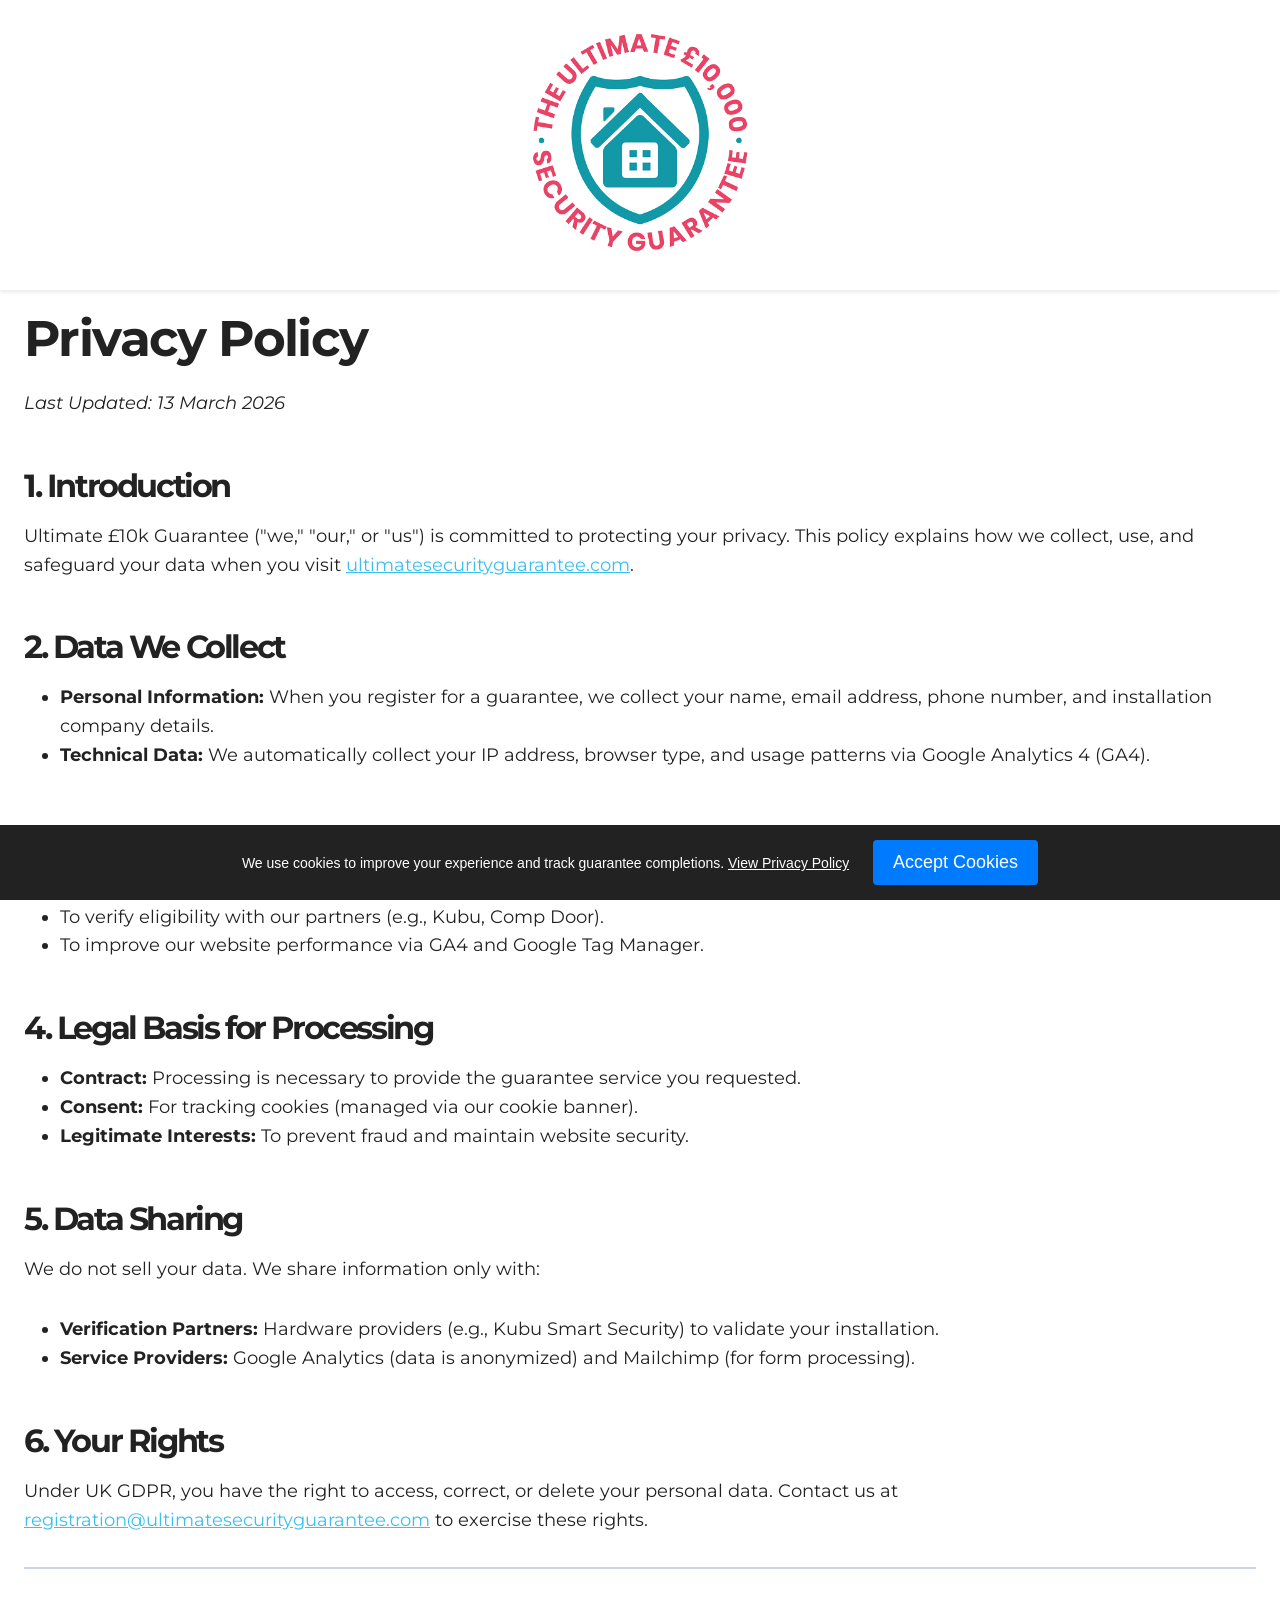
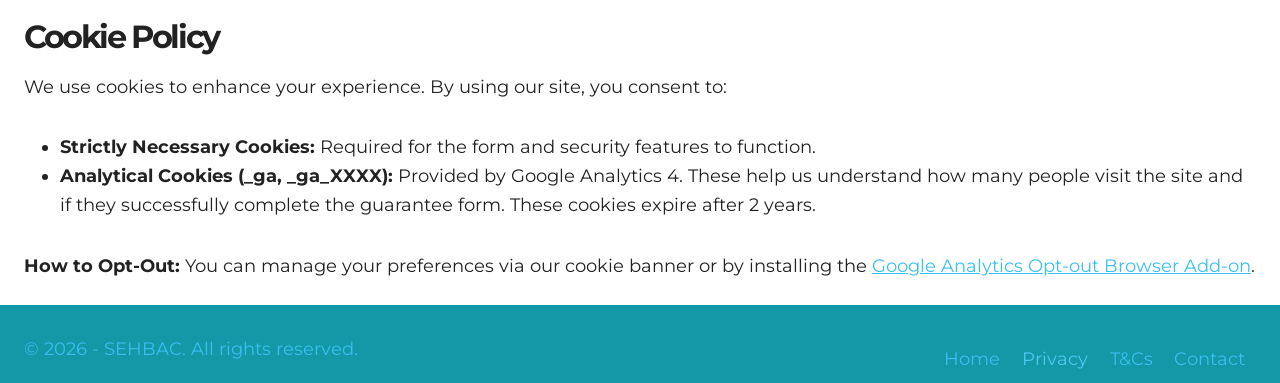
==== commit f0daffa9: "updates to T&Cs and Privacy" ====
--- a/privacy-policy/index.html
+++ b/privacy-policy/index.html
@@ -37,12 +37,11 @@
 	
 	<meta charset="UTF-8">
 	<meta name="viewport" content="width=device-width, initial-scale=1, minimum-scale=1">
-	<title>Privacy Policy &#8211; Total Home Security Guarantee</title>
+	<title>Privacy Policy &#8211; Ultimate £10k Security Guarantee</title>
 <meta name="robots" content="max-image-preview:large">
-<link rel="alternate" type="application/rss+xml" title="Total Home Security Guarantee &raquo; Feed" href="/feed/">
-<link rel="alternate" type="application/rss+xml" title="Total Home Security Guarantee &raquo; Comments Feed" href="/comments/feed/">
+
 			<script>document.documentElement.classList.remove( 'no-js' );</script>
-			<link rel="alternate" type="application/rss+xml" title="Total Home Security Guarantee &raquo; Privacy Policy Comments Feed" href="/privacy-policy/feed/">
+			<link rel="alternate" type="application/rss+xml" title="Ultimate £10k Security Guarantee &raquo; Privacy Policy Comments Feed" href="/privacy-policy/feed/">
 <script>
 window._wpemojiSettings = {"baseUrl":"https:\/\/s.w.org\/images\/core\/emoji\/15.0.3\/72x72\/","ext":".png","svgUrl":"https:\/\/s.w.org\/images\/core\/emoji\/15.0.3\/svg\/","svgExt":".svg","source":{"concatemoji":"\/wp-includes\/js\/wp-emoji-release.min.js?ver=6.5.2"}};
 /*! This file is auto-generated */
@@ -71,7 +70,7 @@
 <link rel="stylesheet" id="child-style-css" href="/wp-content/themes/kubu/style.css?ver=6.5.2" media="all">
 <link rel="stylesheet" id="kadence-global-css" href="/wp-content/themes/kadence/assets/css/global.min.css?ver=1.2.4" media="all">
 <style id="kadence-global-inline-css">/* Kadence Base CSS */
-:root{--global-palette1:#3abff0;--global-palette2:#53c7f2;--global-palette3:#003e51;--global-palette4:#005f7c;--global-palette5:#4A5568;--global-palette6:#718096;--global-palette7:#EDF2F7;--global-palette8:#F7FAFC;--global-palette9:#ffffff;--global-palette9rgb:255, 255, 255;--global-palette-highlight:var(--global-palette1);--global-palette-highlight-alt:var(--global-palette2);--global-palette-highlight-alt2:var(--global-palette9);--global-palette-btn-bg:var(--global-palette1);--global-palette-btn-bg-hover:var(--global-palette2);--global-palette-btn:var(--global-palette9);--global-palette-btn-hover:var(--global-palette9);--global-body-font-family:Montserrat, sans-serif;--global-heading-font-family:inherit;--global-primary-nav-font-family:inherit;--global-fallback-font:sans-serif;--global-display-fallback-font:sans-serif;--global-content-width:1290px;--global-content-narrow-width:842px;--global-content-edge-padding:1.5rem;--global-content-boxed-padding:2rem;--global-calc-content-width:calc(1290px - var(--global-content-edge-padding) - var(--global-content-edge-padding) );--wp--style--global--content-size:var(--global-calc-content-width);}.wp-site-blocks{--global-vw:calc( 100vw - ( 0.5 * var(--scrollbar-offset)));}body{background:#dddddd;}body, input, select, optgroup, textarea{font-style:normal;font-weight:normal;font-size:18px;line-height:1.6;font-family:var(--global-body-font-family);color:#222222;}.content-bg, body.content-style-unboxed .site{background:var(--global-palette9);}h1,h2,h3,h4,h5,h6{font-family:var(--global-heading-font-family);}h1{font-style:normal;font-weight:700;font-size:32px;line-height:1.5;color:#222222;}h2{font-style:normal;font-weight:700;font-size:50px;line-height:50px;letter-spacing:-0.1rem;color:#222222;}h3{font-style:normal;font-weight:700;font-size:32px;line-height:40px;letter-spacing:-0.15rem;color:#222222;}h4{font-style:normal;font-weight:700;font-size:26px;line-height:32px;letter-spacing:-0.1rem;color:#222222;}h5{font-style:normal;font-weight:700;font-size:20px;line-height:1.5;color:#555555;}h6{font-style:normal;font-weight:700;font-size:18px;line-height:1.5;color:#555555;}.entry-hero .kadence-breadcrumbs{max-width:1290px;}.site-container, .site-header-row-layout-contained, .site-footer-row-layout-contained, .entry-hero-layout-contained, .comments-area, .alignfull > .wp-block-cover__inner-container, .alignwide > .wp-block-cover__inner-container{max-width:var(--global-content-width);}.content-width-narrow .content-container.site-container, .content-width-narrow .hero-container.site-container{max-width:var(--global-content-narrow-width);}@media all and (min-width: 1520px){.wp-site-blocks .content-container  .alignwide{margin-left:-115px;margin-right:-115px;width:unset;max-width:unset;}}@media all and (min-width: 1102px){.content-width-narrow .wp-site-blocks .content-container .alignwide{margin-left:-130px;margin-right:-130px;width:unset;max-width:unset;}}.content-style-boxed .wp-site-blocks .entry-content .alignwide{margin-left:calc( -1 * var( --global-content-boxed-padding ) );margin-right:calc( -1 * var( --global-content-boxed-padding ) );}.content-area{margin-top:5rem;margin-bottom:5rem;}@media all and (max-width: 1024px){.content-area{margin-top:3rem;margin-bottom:3rem;}}@media all and (max-width: 767px){.content-area{margin-top:2rem;margin-bottom:2rem;}}@media all and (max-width: 1024px){:root{--global-content-boxed-padding:2rem;}}@media all and (max-width: 767px){:root{--global-content-boxed-padding:1.5rem;}}.entry-content-wrap{padding:2rem;}@media all and (max-width: 1024px){.entry-content-wrap{padding:2rem;}}@media all and (max-width: 767px){.entry-content-wrap{padding:1.5rem;}}.entry.single-entry{box-shadow:0px 15px 15px -10px rgba(0,0,0,0.05);}.entry.loop-entry{box-shadow:0px 15px 15px -10px rgba(0,0,0,0.05);}.loop-entry .entry-content-wrap{padding:2rem;}@media all and (max-width: 1024px){.loop-entry .entry-content-wrap{padding:2rem;}}@media all and (max-width: 767px){.loop-entry .entry-content-wrap{padding:1.5rem;}}button, .button, .wp-block-button__link, input[type="button"], input[type="reset"], input[type="submit"], .fl-button, .elementor-button-wrapper .elementor-button{border-radius:100px;padding:10px 40px 10px 40px;border-color:var(--global-palette1);box-shadow:0px 0px 0px -7px rgba(0,0,0,0);}.wp-block-button.is-style-outline .wp-block-button__link{padding:10px 40px 10px 40px;}button:hover, button:focus, button:active, .button:hover, .button:focus, .button:active, .wp-block-button__link:hover, .wp-block-button__link:focus, .wp-block-button__link:active, input[type="button"]:hover, input[type="button"]:focus, input[type="button"]:active, input[type="reset"]:hover, input[type="reset"]:focus, input[type="reset"]:active, input[type="submit"]:hover, input[type="submit"]:focus, input[type="submit"]:active, .elementor-button-wrapper .elementor-button:hover, .elementor-button-wrapper .elementor-button:focus, .elementor-button-wrapper .elementor-button:active{border-color:var(--global-palette1);box-shadow:0px 15px 25px -7px rgba(0,0,0,0.1);}.kb-button.kb-btn-global-outline.kb-btn-global-inherit{padding-top:calc(10px - 2px);padding-right:calc(40px - 2px);padding-bottom:calc(10px - 2px);padding-left:calc(40px - 2px);}@media all and (max-width: 1024px){button, .button, .wp-block-button__link, input[type="button"], input[type="reset"], input[type="submit"], .fl-button, .elementor-button-wrapper .elementor-button{border-color:var(--global-palette1);border-radius:100px;}}@media all and (max-width: 767px){button, .button, .wp-block-button__link, input[type="button"], input[type="reset"], input[type="submit"], .fl-button, .elementor-button-wrapper .elementor-button{border-radius:100px;border-color:var(--global-palette1);}}#kt-scroll-up-reader, #kt-scroll-up{border:0px none currentColor;border-radius:0px 0px 0px 0px;color:var(--global-palette1);bottom:30px;font-size:1.2em;padding:0.4em 0.4em 0.4em 0.4em;}#kt-scroll-up-reader.scroll-up-side-right, #kt-scroll-up.scroll-up-side-right{right:30px;}#kt-scroll-up-reader.scroll-up-side-left, #kt-scroll-up.scroll-up-side-left{left:30px;}.entry-hero.page-hero-section .entry-header{min-height:200px;}
+:root{--global-palette1:#3abff0;--global-palette2:#53c7f2;--global-palette3:#1298a7;--global-palette4:#005f7c;--global-palette5:#4A5568;--global-palette6:#718096;--global-palette7:#EDF2F7;--global-palette8:#F7FAFC;--global-palette9:#ffffff;--global-palette9rgb:255, 255, 255;--global-palette-highlight:var(--global-palette1);--global-palette-highlight-alt:var(--global-palette2);--global-palette-highlight-alt2:var(--global-palette9);--global-palette-btn-bg:var(--global-palette1);--global-palette-btn-bg-hover:var(--global-palette2);--global-palette-btn:var(--global-palette9);--global-palette-btn-hover:var(--global-palette9);--global-body-font-family:Montserrat, sans-serif;--global-heading-font-family:inherit;--global-primary-nav-font-family:inherit;--global-fallback-font:sans-serif;--global-display-fallback-font:sans-serif;--global-content-width:1290px;--global-content-narrow-width:842px;--global-content-edge-padding:1.5rem;--global-content-boxed-padding:2rem;--global-calc-content-width:calc(1290px - var(--global-content-edge-padding) - var(--global-content-edge-padding) );--wp--style--global--content-size:var(--global-calc-content-width);}.wp-site-blocks{--global-vw:calc( 100vw - ( 0.5 * var(--scrollbar-offset)));}body{background:#dddddd;}body, input, select, optgroup, textarea{font-style:normal;font-weight:normal;font-size:18px;line-height:1.6;font-family:var(--global-body-font-family);color:#222222;}.content-bg, body.content-style-unboxed .site{background:var(--global-palette9);}h1,h2,h3,h4,h5,h6{font-family:var(--global-heading-font-family);}h1{font-style:normal;font-weight:700;font-size:32px;line-height:1.5;color:#222222;}h2{font-style:normal;font-weight:700;font-size:50px;line-height:50px;letter-spacing:-0.1rem;color:#222222;}h3{font-style:normal;font-weight:700;font-size:32px;line-height:40px;letter-spacing:-0.15rem;color:#222222;}h4{font-style:normal;font-weight:700;font-size:26px;line-height:32px;letter-spacing:-0.1rem;color:#222222;}h5{font-style:normal;font-weight:700;font-size:20px;line-height:1.5;color:#555555;}h6{font-style:normal;font-weight:700;font-size:18px;line-height:1.5;color:#555555;}.entry-hero .kadence-breadcrumbs{max-width:1290px;}.site-container, .site-header-row-layout-contained, .site-footer-row-layout-contained, .entry-hero-layout-contained, .comments-area, .alignfull > .wp-block-cover__inner-container, .alignwide > .wp-block-cover__inner-container{max-width:var(--global-content-width);}.content-width-narrow .content-container.site-container, .content-width-narrow .hero-container.site-container{max-width:var(--global-content-narrow-width);}@media all and (min-width: 1520px){.wp-site-blocks .content-container  .alignwide{margin-left:-115px;margin-right:-115px;width:unset;max-width:unset;}}@media all and (min-width: 1102px){.content-width-narrow .wp-site-blocks .content-container .alignwide{margin-left:-130px;margin-right:-130px;width:unset;max-width:unset;}}.content-style-boxed .wp-site-blocks .entry-content .alignwide{margin-left:calc( -1 * var( --global-content-boxed-padding ) );margin-right:calc( -1 * var( --global-content-boxed-padding ) );}.content-area{margin-top:5rem;margin-bottom:5rem;}@media all and (max-width: 1024px){.content-area{margin-top:3rem;margin-bottom:3rem;}}@media all and (max-width: 767px){.content-area{margin-top:2rem;margin-bottom:2rem;}}@media all and (max-width: 1024px){:root{--global-content-boxed-padding:2rem;}}@media all and (max-width: 767px){:root{--global-content-boxed-padding:1.5rem;}}.entry-content-wrap{padding:2rem;}@media all and (max-width: 1024px){.entry-content-wrap{padding:2rem;}}@media all and (max-width: 767px){.entry-content-wrap{padding:1.5rem;}}.entry.single-entry{box-shadow:0px 15px 15px -10px rgba(0,0,0,0.05);}.entry.loop-entry{box-shadow:0px 15px 15px -10px rgba(0,0,0,0.05);}.loop-entry .entry-content-wrap{padding:2rem;}@media all and (max-width: 1024px){.loop-entry .entry-content-wrap{padding:2rem;}}@media all and (max-width: 767px){.loop-entry .entry-content-wrap{padding:1.5rem;}}button, .button, .wp-block-button__link, input[type="button"], input[type="reset"], input[type="submit"], .fl-button, .elementor-button-wrapper .elementor-button{border-radius:100px;padding:10px 40px 10px 40px;border-color:var(--global-palette1);box-shadow:0px 0px 0px -7px rgba(0,0,0,0);}.wp-block-button.is-style-outline .wp-block-button__link{padding:10px 40px 10px 40px;}button:hover, button:focus, button:active, .button:hover, .button:focus, .button:active, .wp-block-button__link:hover, .wp-block-button__link:focus, .wp-block-button__link:active, input[type="button"]:hover, input[type="button"]:focus, input[type="button"]:active, input[type="reset"]:hover, input[type="reset"]:focus, input[type="reset"]:active, input[type="submit"]:hover, input[type="submit"]:focus, input[type="submit"]:active, .elementor-button-wrapper .elementor-button:hover, .elementor-button-wrapper .elementor-button:focus, .elementor-button-wrapper .elementor-button:active{border-color:var(--global-palette1);box-shadow:0px 15px 25px -7px rgba(0,0,0,0.1);}.kb-button.kb-btn-global-outline.kb-btn-global-inherit{padding-top:calc(10px - 2px);padding-right:calc(40px - 2px);padding-bottom:calc(10px - 2px);padding-left:calc(40px - 2px);}@media all and (max-width: 1024px){button, .button, .wp-block-button__link, input[type="button"], input[type="reset"], input[type="submit"], .fl-button, .elementor-button-wrapper .elementor-button{border-color:var(--global-palette1);border-radius:100px;}}@media all and (max-width: 767px){button, .button, .wp-block-button__link, input[type="button"], input[type="reset"], input[type="submit"], .fl-button, .elementor-button-wrapper .elementor-button{border-radius:100px;border-color:var(--global-palette1);}}#kt-scroll-up-reader, #kt-scroll-up{border:0px none currentColor;border-radius:0px 0px 0px 0px;color:var(--global-palette1);bottom:30px;font-size:1.2em;padding:0.4em 0.4em 0.4em 0.4em;}#kt-scroll-up-reader.scroll-up-side-right, #kt-scroll-up.scroll-up-side-right{right:30px;}#kt-scroll-up-reader.scroll-up-side-left, #kt-scroll-up.scroll-up-side-left{left:30px;}.entry-hero.page-hero-section .entry-header{min-height:200px;}
 /* Kadence Header CSS */
 @media all and (max-width: 1024px){.mobile-transparent-header #masthead{position:absolute;left:0px;right:0px;z-index:100;}.kadence-scrollbar-fixer.mobile-transparent-header #masthead{right:var(--scrollbar-offset,0);}.mobile-transparent-header #masthead, .mobile-transparent-header .site-top-header-wrap .site-header-row-container-inner, .mobile-transparent-header .site-main-header-wrap .site-header-row-container-inner, .mobile-transparent-header .site-bottom-header-wrap .site-header-row-container-inner{background:transparent;}.site-header-row-tablet-layout-fullwidth, .site-header-row-tablet-layout-standard{padding:0px;}}@media all and (min-width: 1025px){.transparent-header #masthead{position:absolute;left:0px;right:0px;z-index:100;}.transparent-header.kadence-scrollbar-fixer #masthead{right:var(--scrollbar-offset,0);}.transparent-header #masthead, .transparent-header .site-top-header-wrap .site-header-row-container-inner, .transparent-header .site-main-header-wrap .site-header-row-container-inner, .transparent-header .site-bottom-header-wrap .site-header-row-container-inner{background:transparent;}}.site-branding a.brand img{max-width:250px;}.site-branding a.brand img.svg-logo-image{width:250px;}@media all and (max-width: 1024px){.site-branding a.brand img{max-width:200px;}.site-branding a.brand img.svg-logo-image{width:200px;}}@media all and (max-width: 767px){.site-branding a.brand img{max-width:150px;}.site-branding a.brand img.svg-logo-image{width:150px;}}.site-branding{padding:0px 0px 0px 0px;}#masthead, #masthead .kadence-sticky-header.item-is-fixed:not(.item-at-start):not(.site-header-row-container):not(.site-main-header-wrap), #masthead .kadence-sticky-header.item-is-fixed:not(.item-at-start) > .site-header-row-container-inner{background:#ffffff;}.site-main-header-wrap .site-header-row-container-inner{background:var(--global-palette9);}.site-main-header-wrap .site-header-row-container-inner>.site-container{padding:20px 20px 20px 20px;}.header-navigation .header-menu-container ul ul.sub-menu, .header-navigation .header-menu-container ul ul.submenu{background:var(--global-palette3);box-shadow:0px 2px 13px 0px rgba(0,0,0,0.1);}.header-navigation .header-menu-container ul ul li.menu-item, .header-menu-container ul.menu > li.kadence-menu-mega-enabled > ul > li.menu-item > a{border-bottom:1px solid rgba(255,255,255,0.1);}.header-navigation .header-menu-container ul ul li.menu-item > a{width:200px;padding-top:1em;padding-bottom:1em;color:var(--global-palette8);font-size:12px;}.header-navigation .header-menu-container ul ul li.menu-item > a:hover{color:var(--global-palette9);background:var(--global-palette4);}.header-navigation .header-menu-container ul ul li.menu-item.current-menu-item > a{color:var(--global-palette9);background:var(--global-palette4);}.mobile-toggle-open-container .menu-toggle-open, .mobile-toggle-open-container .menu-toggle-open:focus{color:var(--global-palette5);padding:0.4em 0.6em 0.4em 0.6em;font-size:14px;}.mobile-toggle-open-container .menu-toggle-open.menu-toggle-style-bordered{border:1px solid currentColor;}.mobile-toggle-open-container .menu-toggle-open .menu-toggle-icon{font-size:20px;}.mobile-toggle-open-container .menu-toggle-open:hover, .mobile-toggle-open-container .menu-toggle-open:focus-visible{color:var(--global-palette-highlight);}.mobile-navigation ul li{font-size:14px;}.mobile-navigation ul li a{padding-top:1em;padding-bottom:1em;}.mobile-navigation ul li > a, .mobile-navigation ul li.menu-item-has-children > .drawer-nav-drop-wrap{background:var(--global-palette3);color:var(--global-palette8);}.mobile-navigation ul li.current-menu-item > a, .mobile-navigation ul li.current-menu-item.menu-item-has-children > .drawer-nav-drop-wrap{color:var(--global-palette-highlight);}.mobile-navigation ul li.menu-item-has-children .drawer-nav-drop-wrap, .mobile-navigation ul li:not(.menu-item-has-children) a{border-bottom:1px solid rgba(255,255,255,0.1);}.mobile-navigation:not(.drawer-navigation-parent-toggle-true) ul li.menu-item-has-children .drawer-nav-drop-wrap button{border-left:1px solid rgba(255,255,255,0.1);}#mobile-drawer .drawer-inner, #mobile-drawer.popup-drawer-layout-fullwidth.popup-drawer-animation-slice .pop-portion-bg, #mobile-drawer.popup-drawer-layout-fullwidth.popup-drawer-animation-slice.pop-animated.show-drawer .drawer-inner{background:var(--global-palette3);}#mobile-drawer .drawer-header .drawer-toggle{padding:0.6em 0.15em 0.6em 0.15em;font-size:24px;}
 /* Kadence Footer CSS */
@@ -168,51 +167,51 @@
 <body class="privacy-policy page-template-default page page-id-3 wp-custom-logo wp-embed-responsive footer-on-bottom hide-focus-outline link-style-standard content-title-style-hide content-width-fullwidth content-style-unboxed content-vertical-padding-hide non-transparent-header mobile-non-transparent-header">
 <div id="wrapper" class="site wp-site-blocks">
 			<a class="skip-link screen-reader-text scroll-ignore" href="#main">Skip to content</a>
-		<header id="masthead" class="site-header" role="banner" itemtype="https://schema.org/WPHeader" itemscope>
-	<div id="main-header" class="site-header-wrap">
-		<div class="site-header-inner-wrap">
-			<div class="site-header-upper-wrap">
-				<div class="site-header-upper-inner-wrap">
-					<div class="site-main-header-wrap site-header-row-container site-header-focus-item site-header-row-layout-standard kadence-sticky-header" data-section="kadence_customizer_header_main" data-reveal-scroll-up="false" data-shrink="true" data-shrink-height="70">
-	<div class="site-header-row-container-inner">
-				<div class="site-container">
-			<div class="site-main-header-inner-wrap site-header-row site-header-row-only-center-column site-header-row-center-column">
-													<div class="site-header-main-section-center site-header-section site-header-section-center">
-						<div class="site-header-item site-header-focus-item" data-section="title_tagline">
-	<div class="site-branding branding-layout-standard site-brand-logo-only"><a class="brand has-logo-image" href="/" rel="home"><img width="500" height="251" src="/wp-content/uploads/Total-Home-Security-Guarantee.png" class="custom-logo" alt="Total Home Security Guarantee" decoding="async" fetchpriority="high" srcset="/wp-content/uploads/Total-Home-Security-Guarantee.png 500w, /wp-content/uploads/Total-Home-Security-Guarantee-300x151.png 300w" sizes="(max-width: 500px) 100vw, 500px"></a></div>
+	       <header id="masthead" class="site-header" role="banner" itemtype="https://schema.org/WPHeader" itemscope>
+    <div id="main-header" class="site-header-wrap">
+        <div class="site-header-inner-wrap">
+            <div class="site-header-upper-wrap">
+                <div class="site-header-upper-inner-wrap">
+                    <div class="site-main-header-wrap site-header-row-container site-header-focus-item site-header-row-layout-standard kadence-sticky-header" data-section="kadence_customizer_header_main" data-reveal-scroll-up="false" data-shrink="true" data-shrink-height="70">
+    <div class="site-header-row-container-inner">
+                <div class="site-container">
+            <div class="site-main-header-inner-wrap site-header-row site-header-row-only-center-column site-header-row-center-column">
+                                                    <div class="site-header-main-section-center site-header-section site-header-section-center">
+                        <div class="site-header-item site-header-focus-item" data-section="title_tagline">
+    <div class="site-branding branding-layout-standard site-brand-logo-only"><a class="brand has-logo-image" href="/" rel="home"><img width="400" height="400" src="/wp-content/uploads/ultimate-10k-security-guarantee.png" class="custom-logo" alt="Ultimate £10k Security Guarantee" decoding="async" fetchpriority="high" srcset="/wp-content/uploads/ultimate-10k-security-guarantee.png 400w, ultimate-10k-security-guarantee.png 300w" sizes="(max-width: 400px) 100vw, 400px"></a></div>
 </div>
 <!-- data-section="title_tagline" -->
-					</div>
-											</div>
-		</div>
-	</div>
-</div>
-				</div>
-			</div>
-					</div>
-	</div>
-	
+                    </div>
+                                            </div>
+        </div>
+    </div>
+</div>
+                </div>
+            </div>
+                    </div>
+    </div>
+    
 <div id="mobile-header" class="site-mobile-header-wrap">
-	<div class="site-header-inner-wrap">
-		<div class="site-header-upper-wrap">
-			<div class="site-header-upper-inner-wrap">
-			<div class="site-main-header-wrap site-header-focus-item site-header-row-layout-standard site-header-row-tablet-layout-default site-header-row-mobile-layout-default ">
-	<div class="site-header-row-container-inner">
-		<div class="site-container">
-			<div class="site-main-header-inner-wrap site-header-row site-header-row-only-center-column site-header-row-center-column">
-													<div class="site-header-main-section-center site-header-section site-header-section-center">
-						<div class="site-header-item site-header-focus-item" data-section="title_tagline">
-	<div class="site-branding mobile-site-branding branding-layout-standard branding-tablet-layout-inherit site-brand-logo-only branding-mobile-layout-inherit"><a class="brand has-logo-image" href="/" rel="home"><img width="500" height="251" src="/wp-content/uploads/Total-Home-Security-Guarantee.png" class="custom-logo" alt="Total Home Security Guarantee" decoding="async" srcset="/wp-content/uploads/Total-Home-Security-Guarantee.png 500w, /wp-content/uploads/Total-Home-Security-Guarantee-300x151.png 300w" sizes="(max-width: 500px) 100vw, 500px"></a></div>
+    <div class="site-header-inner-wrap">
+        <div class="site-header-upper-wrap">
+            <div class="site-header-upper-inner-wrap">
+            <div class="site-main-header-wrap site-header-focus-item site-header-row-layout-standard site-header-row-tablet-layout-default site-header-row-mobile-layout-default ">
+    <div class="site-header-row-container-inner">
+        <div class="site-container">
+            <div class="site-main-header-inner-wrap site-header-row site-header-row-only-center-column site-header-row-center-column">
+                                                    <div class="site-header-main-section-center site-header-section site-header-section-center">
+                        <div class="site-header-item site-header-focus-item" data-section="title_tagline">
+    <div class="site-branding mobile-site-branding branding-layout-standard branding-tablet-layout-inherit site-brand-logo-only branding-mobile-layout-inherit"><a class="brand has-logo-image" href="/" rel="home"><img width="400" height="400" src="/wp-content/uploads/ultimate-10k-security-guarantee.png" class="custom-logo" alt="Ultimate £10k Security Guarantee" decoding="async" srcset="/wp-content/uploads/ultimate-10k-security-guarantee.png 400w, ultimate-10k-security-guarantee.png 300w" sizes="(max-width: 400px) 100vw, 400px"></a></div>
 </div>
 <!-- data-section="title_tagline" -->
-					</div>
-											</div>
-		</div>
-	</div>
-</div>
-			</div>
-		</div>
-			</div>
+                    </div>
+                                            </div>
+        </div>
+    </div>
+</div>
+            </div>
+        </div>
+            </div>
 </div>
 </header><!-- #masthead -->
 
@@ -232,10 +231,10 @@
 
 <div class="privacy-policy-container">
     <h2>Privacy Policy</h2>
-    <p><em>Last Updated: 23 January 2026</em></p>
+    <p><em>Last Updated: 13 March 2026</em></p>
 
     <h3>1. Introduction</h3>
-    <p>Total Home Guarantee ("we," "our," or "us") is committed to protecting your privacy. This policy explains how we collect, use, and safeguard your data when you visit <a href="https://totalhomeguarantee.com">totalhomeguarantee.com</a>.</p>
+    <p>Ultimate £10k Guarantee ("we," "our," or "us") is committed to protecting your privacy. This policy explains how we collect, use, and safeguard your data when you visit <a href="https://ultimatesecurityguarantee.com">ultimatesecurityguarantee.com</a>.</p>
 
     <h3>2. Data We Collect</h3>
     <ul>
@@ -246,7 +245,7 @@
     <h3>3. How We Use Your Data</h3>
     <ul>
         <li>To process and issue your Security Guarantee.</li>
-        <li>To verify eligibility with our partners (e.g., Kubu, Avantis).</li>
+        <li>To verify eligibility with our partners (e.g., Kubu, Comp Door).</li>
         <li>To improve our website performance via GA4 and Google Tag Manager.</li>
     </ul>
 
@@ -265,7 +264,7 @@
     </ul>
 
     <h3>6. Your Rights</h3>
-    <p>Under UK GDPR, you have the right to access, correct, or delete your personal data. Contact us at <a href="mailto:registration@totalhomeguarantee.com">registration@totalhomeguarantee.com</a> to exercise these rights.</p>
+    <p>Under UK GDPR, you have the right to access, correct, or delete your personal data. Contact us at <a href="mailto:registration@ultimatesecurityguarantee.com">registration@ultimatesecurityguarantee.com</a> to exercise these rights.</p>
 
     <hr />
 
@@ -317,7 +316,7 @@
 <div class="footer-widget-area site-info site-footer-focus-item content-align-standard content-tablet-align-center content-mobile-align-center content-valign-default content-tablet-valign-default content-mobile-valign-default" data-section="kadence_customizer_footer_html">
 	<div class="footer-widget-area-inner site-info-inner">
 		<div class="footer-html inner-link-style-plain"><div class="footer-html-inner">
-<p>&copy; 2026 - Total Home Guarantee.  All rights reserved.</p>
+<p>&copy; 2026 - SEHBAC. All rights reserved.</p>
 </div></div>	</div>
 </div>
 <!-- .site-info -->
@@ -331,7 +330,7 @@
 <li id="menu-item-155" class="menu-item menu-item-type-post_type menu-item-object-page menu-item-home menu-item-155"><a href="/">Home</a></li>
 <li id="menu-item-156" class="menu-item menu-item-type-post_type menu-item-object-page menu-item-privacy-policy current-menu-item page_item page-item-3 current_page_item menu-item-156"><a rel="privacy-policy" href="/privacy-policy/" aria-current="page">Privacy</a></li>
 <li id="menu-item-146" class="menu-item menu-item-type-post_type menu-item-object-page menu-item-146"><a href="/terms/">T&#038;Cs</a></li>
-<li id="menu-item-153" class="menu-item menu-item-type-custom menu-item-object-custom menu-item-153"><a href="mailto:registration@totalhomeguarantee.com">Contact</a></li>
+<li id="menu-item-153" class="menu-item menu-item-type-custom menu-item-object-custom menu-item-153"><a href="mailto:registration@ultimatesecurityguarantee.com">Contact</a></li>
 </ul>		</div>
 	</nav><!-- #footer-navigation -->
 		</div>
--- a/wp-content/themes/kubu/style.css
+++ b/wp-content/themes/kubu/style.css
@@ -5,21 +5,3 @@
  * Text Domain:	   kubu
  * Description:    Kubu Theme
  */
-
-.wpsl-search {
-  padding:150px 50px 50px 50px!important;
-  /* background-color:#3abff0;
-  background-image:url("https://getkubu.com/wp-content/uploads/2022/05/installerBG-light.jpg");
-  background-repeat: no-repeat;
-  background-size:cover;
- background-position:100% 75%; */
-}
-
-#wpsl-search-btn {
-	background-color:#3ABFF0;
-	color:#FFF;
-	background-image:none;
-	padding:15px 60px;
-	border-radius:70px!important;
-	margin-top:40px;
-}
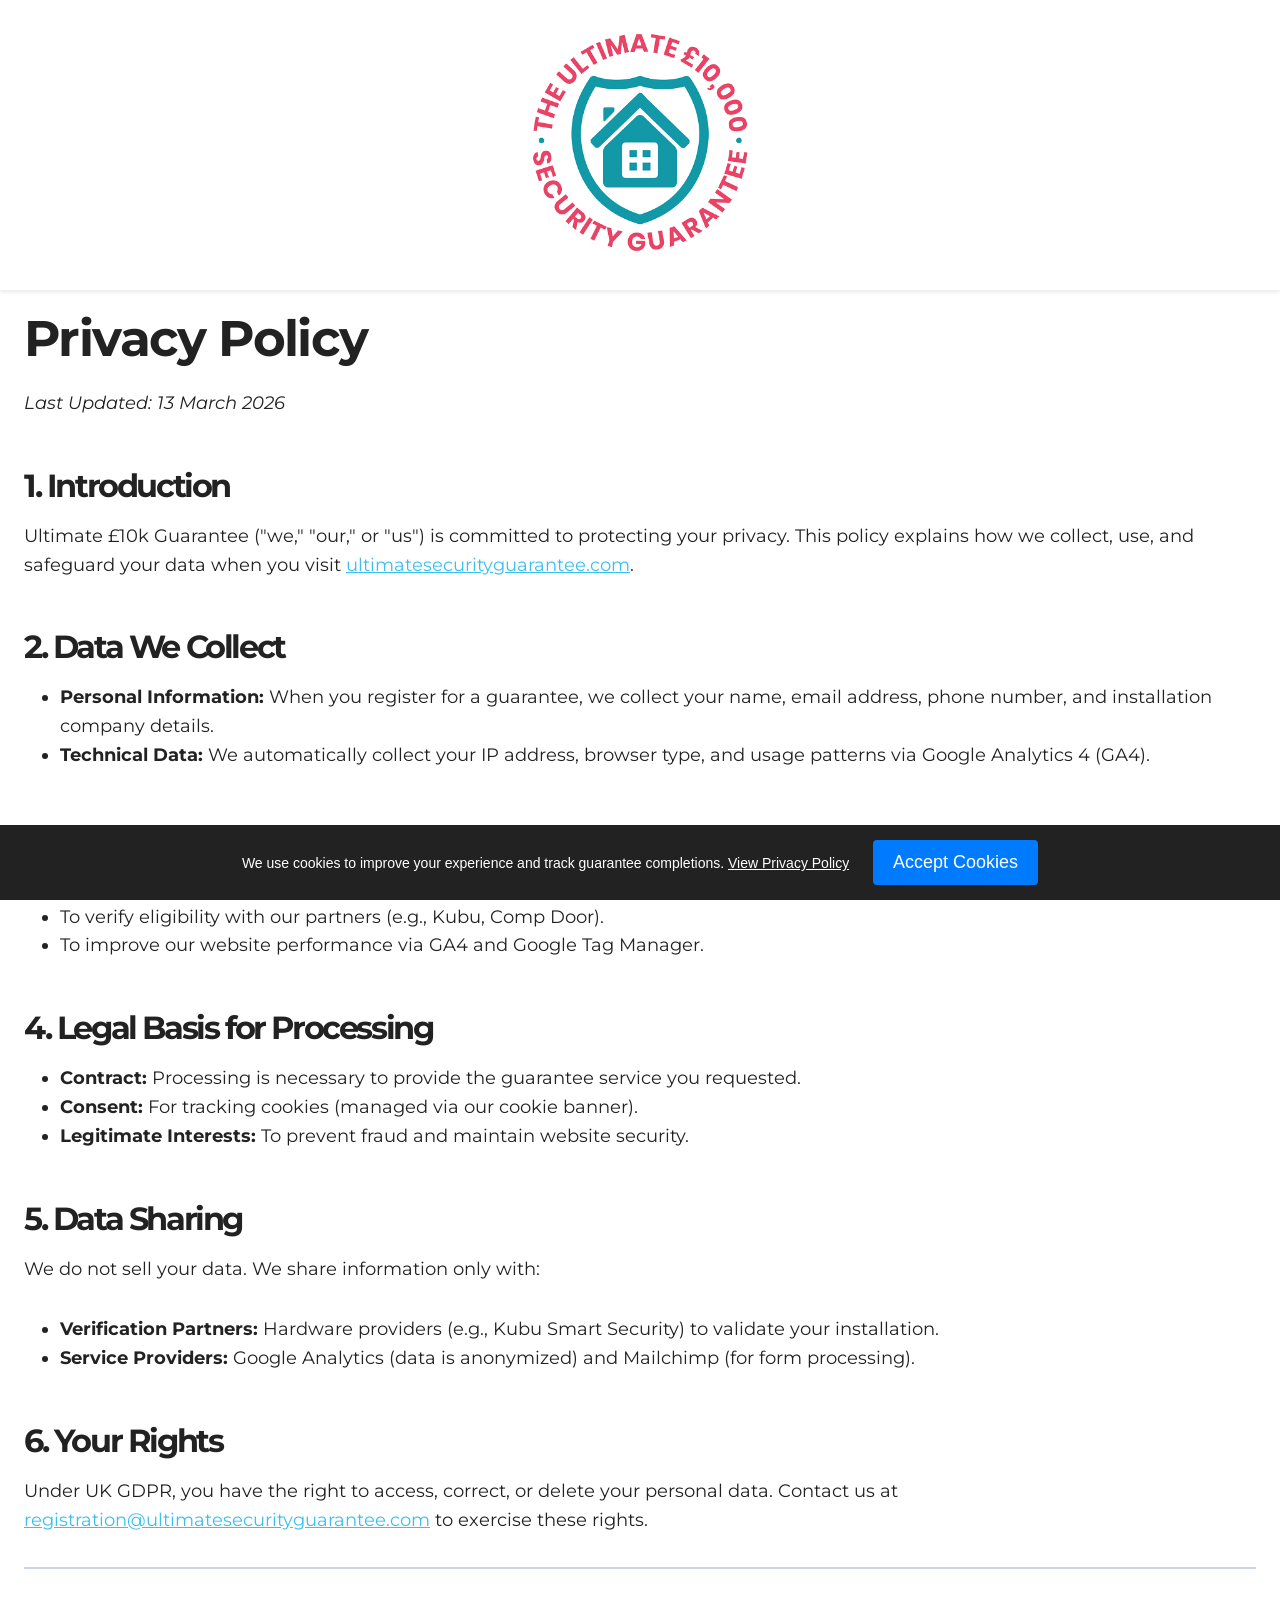
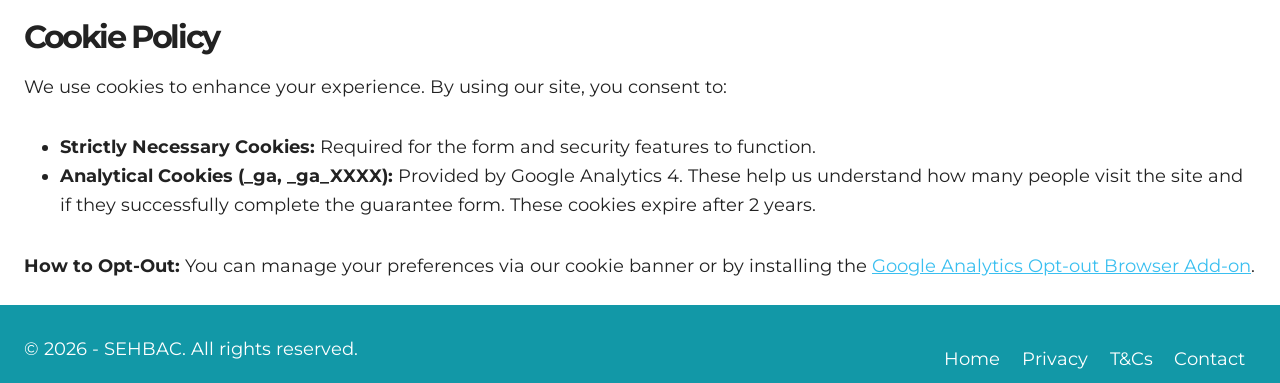
==== commit 4835e2bd: "style and image amends" ====
--- a/privacy-policy/index.html
+++ b/privacy-policy/index.html
@@ -70,11 +70,11 @@
 <link rel="stylesheet" id="child-style-css" href="/wp-content/themes/kubu/style.css?ver=6.5.2" media="all">
 <link rel="stylesheet" id="kadence-global-css" href="/wp-content/themes/kadence/assets/css/global.min.css?ver=1.2.4" media="all">
 <style id="kadence-global-inline-css">/* Kadence Base CSS */
-:root{--global-palette1:#3abff0;--global-palette2:#53c7f2;--global-palette3:#1298a7;--global-palette4:#005f7c;--global-palette5:#4A5568;--global-palette6:#718096;--global-palette7:#EDF2F7;--global-palette8:#F7FAFC;--global-palette9:#ffffff;--global-palette9rgb:255, 255, 255;--global-palette-highlight:var(--global-palette1);--global-palette-highlight-alt:var(--global-palette2);--global-palette-highlight-alt2:var(--global-palette9);--global-palette-btn-bg:var(--global-palette1);--global-palette-btn-bg-hover:var(--global-palette2);--global-palette-btn:var(--global-palette9);--global-palette-btn-hover:var(--global-palette9);--global-body-font-family:Montserrat, sans-serif;--global-heading-font-family:inherit;--global-primary-nav-font-family:inherit;--global-fallback-font:sans-serif;--global-display-fallback-font:sans-serif;--global-content-width:1290px;--global-content-narrow-width:842px;--global-content-edge-padding:1.5rem;--global-content-boxed-padding:2rem;--global-calc-content-width:calc(1290px - var(--global-content-edge-padding) - var(--global-content-edge-padding) );--wp--style--global--content-size:var(--global-calc-content-width);}.wp-site-blocks{--global-vw:calc( 100vw - ( 0.5 * var(--scrollbar-offset)));}body{background:#dddddd;}body, input, select, optgroup, textarea{font-style:normal;font-weight:normal;font-size:18px;line-height:1.6;font-family:var(--global-body-font-family);color:#222222;}.content-bg, body.content-style-unboxed .site{background:var(--global-palette9);}h1,h2,h3,h4,h5,h6{font-family:var(--global-heading-font-family);}h1{font-style:normal;font-weight:700;font-size:32px;line-height:1.5;color:#222222;}h2{font-style:normal;font-weight:700;font-size:50px;line-height:50px;letter-spacing:-0.1rem;color:#222222;}h3{font-style:normal;font-weight:700;font-size:32px;line-height:40px;letter-spacing:-0.15rem;color:#222222;}h4{font-style:normal;font-weight:700;font-size:26px;line-height:32px;letter-spacing:-0.1rem;color:#222222;}h5{font-style:normal;font-weight:700;font-size:20px;line-height:1.5;color:#555555;}h6{font-style:normal;font-weight:700;font-size:18px;line-height:1.5;color:#555555;}.entry-hero .kadence-breadcrumbs{max-width:1290px;}.site-container, .site-header-row-layout-contained, .site-footer-row-layout-contained, .entry-hero-layout-contained, .comments-area, .alignfull > .wp-block-cover__inner-container, .alignwide > .wp-block-cover__inner-container{max-width:var(--global-content-width);}.content-width-narrow .content-container.site-container, .content-width-narrow .hero-container.site-container{max-width:var(--global-content-narrow-width);}@media all and (min-width: 1520px){.wp-site-blocks .content-container  .alignwide{margin-left:-115px;margin-right:-115px;width:unset;max-width:unset;}}@media all and (min-width: 1102px){.content-width-narrow .wp-site-blocks .content-container .alignwide{margin-left:-130px;margin-right:-130px;width:unset;max-width:unset;}}.content-style-boxed .wp-site-blocks .entry-content .alignwide{margin-left:calc( -1 * var( --global-content-boxed-padding ) );margin-right:calc( -1 * var( --global-content-boxed-padding ) );}.content-area{margin-top:5rem;margin-bottom:5rem;}@media all and (max-width: 1024px){.content-area{margin-top:3rem;margin-bottom:3rem;}}@media all and (max-width: 767px){.content-area{margin-top:2rem;margin-bottom:2rem;}}@media all and (max-width: 1024px){:root{--global-content-boxed-padding:2rem;}}@media all and (max-width: 767px){:root{--global-content-boxed-padding:1.5rem;}}.entry-content-wrap{padding:2rem;}@media all and (max-width: 1024px){.entry-content-wrap{padding:2rem;}}@media all and (max-width: 767px){.entry-content-wrap{padding:1.5rem;}}.entry.single-entry{box-shadow:0px 15px 15px -10px rgba(0,0,0,0.05);}.entry.loop-entry{box-shadow:0px 15px 15px -10px rgba(0,0,0,0.05);}.loop-entry .entry-content-wrap{padding:2rem;}@media all and (max-width: 1024px){.loop-entry .entry-content-wrap{padding:2rem;}}@media all and (max-width: 767px){.loop-entry .entry-content-wrap{padding:1.5rem;}}button, .button, .wp-block-button__link, input[type="button"], input[type="reset"], input[type="submit"], .fl-button, .elementor-button-wrapper .elementor-button{border-radius:100px;padding:10px 40px 10px 40px;border-color:var(--global-palette1);box-shadow:0px 0px 0px -7px rgba(0,0,0,0);}.wp-block-button.is-style-outline .wp-block-button__link{padding:10px 40px 10px 40px;}button:hover, button:focus, button:active, .button:hover, .button:focus, .button:active, .wp-block-button__link:hover, .wp-block-button__link:focus, .wp-block-button__link:active, input[type="button"]:hover, input[type="button"]:focus, input[type="button"]:active, input[type="reset"]:hover, input[type="reset"]:focus, input[type="reset"]:active, input[type="submit"]:hover, input[type="submit"]:focus, input[type="submit"]:active, .elementor-button-wrapper .elementor-button:hover, .elementor-button-wrapper .elementor-button:focus, .elementor-button-wrapper .elementor-button:active{border-color:var(--global-palette1);box-shadow:0px 15px 25px -7px rgba(0,0,0,0.1);}.kb-button.kb-btn-global-outline.kb-btn-global-inherit{padding-top:calc(10px - 2px);padding-right:calc(40px - 2px);padding-bottom:calc(10px - 2px);padding-left:calc(40px - 2px);}@media all and (max-width: 1024px){button, .button, .wp-block-button__link, input[type="button"], input[type="reset"], input[type="submit"], .fl-button, .elementor-button-wrapper .elementor-button{border-color:var(--global-palette1);border-radius:100px;}}@media all and (max-width: 767px){button, .button, .wp-block-button__link, input[type="button"], input[type="reset"], input[type="submit"], .fl-button, .elementor-button-wrapper .elementor-button{border-radius:100px;border-color:var(--global-palette1);}}#kt-scroll-up-reader, #kt-scroll-up{border:0px none currentColor;border-radius:0px 0px 0px 0px;color:var(--global-palette1);bottom:30px;font-size:1.2em;padding:0.4em 0.4em 0.4em 0.4em;}#kt-scroll-up-reader.scroll-up-side-right, #kt-scroll-up.scroll-up-side-right{right:30px;}#kt-scroll-up-reader.scroll-up-side-left, #kt-scroll-up.scroll-up-side-left{left:30px;}.entry-hero.page-hero-section .entry-header{min-height:200px;}
+:root{--global-palette1:#3abff0;--global-palette2:#53c7f2;--global-palette3:#1298a7;--global-palette4:#005f7c;--global-palette5:#4A5568;--global-palette6:#718096;--global-palette7:#EDF2F7;--global-palette8:#F7FAFC;--global-palette9:#ffffff;--global-palette9rgb:255, 255, 255;--global-palette-highlight:var(--global-palette1);--global-palette-highlight-alt:var(--global-palette2);--global-palette-highlight-alt2:var(--global-palette9);--global-palette-btn-bg:var(--global-palette1);--global-palette-btn-bg-hover:var(--global-palette2);--global-palette-btn:var(--global-palette9);--global-palette-btn-hover:var(--global-palette9);--global-body-font-family:Montserrat, sans-serif;--global-heading-font-family:inherit;--global-primary-nav-font-family:inherit;--global-fallback-font:sans-serif;--global-display-fallback-font:sans-serif;--global-content-width:1290px;--global-content-narrow-width:842px;--global-content-edge-padding:1.5rem;--global-content-boxed-padding:2rem;--global-calc-content-width:calc(1290px - var(--global-content-edge-padding) - var(--global-content-edge-padding) );--wp--style--global--content-size:var(--global-calc-content-width);}.wp-site-blocks{--global-vw:calc( 100vw - ( 0.5 * var(--scrollbar-offset)));}body{background:#dddddd;}body, input, select, optgroup, textarea{font-style:normal;font-weight:normal;font-size:18px;line-height:1.6;font-family:var(--global-body-font-family);color:#222222;}.content-bg, body.content-style-unboxed .site{background:var(--global-palette9);}h1,h2,h3,h4,h5,h6{font-family:var(--global-heading-font-family);}h1{font-style:normal;font-weight:700;font-size:32px;line-height:1.5;color:#222222;}h2{font-style:normal;font-weight:700;font-size:50px;line-height:50px;letter-spacing:-0.1rem;color:#222222;}h3{font-style:normal;font-weight:700;font-size:32px;line-height:40px;letter-spacing:-0.15rem;color:#222222;}h4{font-style:normal;font-weight:700;font-size:26px;line-height:32px;letter-spacing:-0.1rem;color:#222222;}h5{font-style:normal;font-weight:700;font-size:20px;line-height:1.5;color:#555555;}h6{font-style:normal;font-weight:700;font-size:18px;line-height:1.5;color:#555555;}.entry-hero .kadence-breadcrumbs{max-width:1290px;}.site-container, .site-header-row-layout-contained, .site-footer-row-layout-contained, .entry-hero-layout-contained, .comments-area, .alignfull > .wp-block-cover__inner-container, .alignwide > .wp-block-cover__inner-container{max-width:var(--global-content-width);}.content-width-narrow .content-container.site-container, .content-width-narrow .hero-container.site-container{max-width:var(--global-content-narrow-width);}@media all and (min-width: 1520px){.wp-site-blocks .content-container  .alignwide{margin-left:-115px;margin-right:-115px;width:unset;max-width:unset;}}@media all and (min-width: 1102px){.content-width-narrow .wp-site-blocks .content-container .alignwide{margin-left:-130px;margin-right:-130px;width:unset;max-width:unset;}}.content-style-boxed .wp-site-blocks .entry-content .alignwide{margin-left:calc( -1 * var( --global-content-boxed-padding ) );margin-right:calc( -1 * var( --global-content-boxed-padding ) );}.content-area{margin-top:5rem;margin-bottom:5rem;}@media all and (max-width: 1024px){.content-area{margin-top:3rem;margin-bottom:3rem;}}@media all and (max-width: 767px){.content-area{margin-top:2rem;margin-bottom:2rem;}}@media all and (max-width: 1024px){:root{--global-content-boxed-padding:2rem;}}@media all and (max-width: 767px){:root{--global-content-boxed-padding:1.5rem;}}.entry-content-wrap{padding:2rem;}@media all and (max-width: 1024px){.entry-content-wrap{padding:2rem;}}@media all and (max-width: 767px){.entry-content-wrap{padding:1.5rem;}}.entry.single-entry{box-shadow:0px 15px 15px -10px rgba(0,0,0,0.05);}.entry.loop-entry{box-shadow:0px 15px 15px -10px rgba(0,0,0,0.05);}.loop-entry .entry-content-wrap{padding:2rem;}@media all and (max-width: 1024px){.loop-entry .entry-content-wrap{padding:2rem;}}@media all and (max-width: 767px){.loop-entry .entry-content-wrap{padding:1.5rem;}}button, .button, .wp-block-button__link, input[type="button"], input[type="reset"], input[type="submit"], .fl-button, .elementor-button-wrapper .elementor-button{border-radius:100px;padding:10px 40px 10px 40px;border-color:var(--global-palette1);box-shadow:0px 0px 0px -7px rgba(0,0,0,0);}.wp-block-button.is-style-outline .wp-block-button__link{padding:10px 40px 10px 40px;}button:hover, button:focus, button:active, .button:hover, .button:focus, .button:active, .wp-block-button__link:hover, .wp-block-button__link:focus, .wp-block-button__link:active, input[type="button"]:hover, input[type="button"]:focus, input[type="button"]:active, input[type="reset"]:hover, input[type="reset"]:focus, input[type="reset"]:active, input[type="submit"]:hover, input[type="submit"]:focus, input[type="submit"]:active, .elementor-button-wrapper .elementor-button:hover, .elementor-button-wrapper .elementor-button:focus, .elementor-button-wrapper .elementor-button:active{border-color:var(--global-palette1);box-shadow:0px 15px 25px -7px rgba(0,0,0,0.1);}.kb-button.kb-btn-global-outline.kb-btn-global-inherit{padding-top:calc(10px - 2px);padding-right:calc(40px - 2px);padding-bottom:calc(10px - 2px);padding-left:calc(40px - 2px);}@media all and (max-width: 1024px){button, .button, .wp-block-button__link, input[type="button"], input[type="reset"], input[type="submit"], .fl-button, .elementor-button-wrapper .elementor-button{border-color:var(--global-palette1);border-radius:100px;}}@media all and (max-width: 767px){button, .button, .wp-block-button__link, input[type="button"], input[type="reset"], input[type="submit"], .fl-button, .elementor-button-wrapper .elementor-button{border-radius:100px;border-color:var(--global-palette1);}}#kt-scroll-up-reader, #kt-scroll-up{border:0px none currentColor;border-radius:0px 0px 0px 0px;color:var(--global-palette9);bottom:30px;font-size:1.2em;padding:0.4em 0.4em 0.4em 0.4em;}#kt-scroll-up-reader.scroll-up-side-right, #kt-scroll-up.scroll-up-side-right{right:30px;}#kt-scroll-up-reader.scroll-up-side-left, #kt-scroll-up.scroll-up-side-left{left:30px;}.entry-hero.page-hero-section .entry-header{min-height:200px;}
 /* Kadence Header CSS */
 @media all and (max-width: 1024px){.mobile-transparent-header #masthead{position:absolute;left:0px;right:0px;z-index:100;}.kadence-scrollbar-fixer.mobile-transparent-header #masthead{right:var(--scrollbar-offset,0);}.mobile-transparent-header #masthead, .mobile-transparent-header .site-top-header-wrap .site-header-row-container-inner, .mobile-transparent-header .site-main-header-wrap .site-header-row-container-inner, .mobile-transparent-header .site-bottom-header-wrap .site-header-row-container-inner{background:transparent;}.site-header-row-tablet-layout-fullwidth, .site-header-row-tablet-layout-standard{padding:0px;}}@media all and (min-width: 1025px){.transparent-header #masthead{position:absolute;left:0px;right:0px;z-index:100;}.transparent-header.kadence-scrollbar-fixer #masthead{right:var(--scrollbar-offset,0);}.transparent-header #masthead, .transparent-header .site-top-header-wrap .site-header-row-container-inner, .transparent-header .site-main-header-wrap .site-header-row-container-inner, .transparent-header .site-bottom-header-wrap .site-header-row-container-inner{background:transparent;}}.site-branding a.brand img{max-width:250px;}.site-branding a.brand img.svg-logo-image{width:250px;}@media all and (max-width: 1024px){.site-branding a.brand img{max-width:200px;}.site-branding a.brand img.svg-logo-image{width:200px;}}@media all and (max-width: 767px){.site-branding a.brand img{max-width:150px;}.site-branding a.brand img.svg-logo-image{width:150px;}}.site-branding{padding:0px 0px 0px 0px;}#masthead, #masthead .kadence-sticky-header.item-is-fixed:not(.item-at-start):not(.site-header-row-container):not(.site-main-header-wrap), #masthead .kadence-sticky-header.item-is-fixed:not(.item-at-start) > .site-header-row-container-inner{background:#ffffff;}.site-main-header-wrap .site-header-row-container-inner{background:var(--global-palette9);}.site-main-header-wrap .site-header-row-container-inner>.site-container{padding:20px 20px 20px 20px;}.header-navigation .header-menu-container ul ul.sub-menu, .header-navigation .header-menu-container ul ul.submenu{background:var(--global-palette3);box-shadow:0px 2px 13px 0px rgba(0,0,0,0.1);}.header-navigation .header-menu-container ul ul li.menu-item, .header-menu-container ul.menu > li.kadence-menu-mega-enabled > ul > li.menu-item > a{border-bottom:1px solid rgba(255,255,255,0.1);}.header-navigation .header-menu-container ul ul li.menu-item > a{width:200px;padding-top:1em;padding-bottom:1em;color:var(--global-palette8);font-size:12px;}.header-navigation .header-menu-container ul ul li.menu-item > a:hover{color:var(--global-palette9);background:var(--global-palette4);}.header-navigation .header-menu-container ul ul li.menu-item.current-menu-item > a{color:var(--global-palette9);background:var(--global-palette4);}.mobile-toggle-open-container .menu-toggle-open, .mobile-toggle-open-container .menu-toggle-open:focus{color:var(--global-palette5);padding:0.4em 0.6em 0.4em 0.6em;font-size:14px;}.mobile-toggle-open-container .menu-toggle-open.menu-toggle-style-bordered{border:1px solid currentColor;}.mobile-toggle-open-container .menu-toggle-open .menu-toggle-icon{font-size:20px;}.mobile-toggle-open-container .menu-toggle-open:hover, .mobile-toggle-open-container .menu-toggle-open:focus-visible{color:var(--global-palette-highlight);}.mobile-navigation ul li{font-size:14px;}.mobile-navigation ul li a{padding-top:1em;padding-bottom:1em;}.mobile-navigation ul li > a, .mobile-navigation ul li.menu-item-has-children > .drawer-nav-drop-wrap{background:var(--global-palette3);color:var(--global-palette8);}.mobile-navigation ul li.current-menu-item > a, .mobile-navigation ul li.current-menu-item.menu-item-has-children > .drawer-nav-drop-wrap{color:var(--global-palette-highlight);}.mobile-navigation ul li.menu-item-has-children .drawer-nav-drop-wrap, .mobile-navigation ul li:not(.menu-item-has-children) a{border-bottom:1px solid rgba(255,255,255,0.1);}.mobile-navigation:not(.drawer-navigation-parent-toggle-true) ul li.menu-item-has-children .drawer-nav-drop-wrap button{border-left:1px solid rgba(255,255,255,0.1);}#mobile-drawer .drawer-inner, #mobile-drawer.popup-drawer-layout-fullwidth.popup-drawer-animation-slice .pop-portion-bg, #mobile-drawer.popup-drawer-layout-fullwidth.popup-drawer-animation-slice.pop-animated.show-drawer .drawer-inner{background:var(--global-palette3);}#mobile-drawer .drawer-header .drawer-toggle{padding:0.6em 0.15em 0.6em 0.15em;font-size:24px;}
 /* Kadence Footer CSS */
-#colophon{background:var(--global-palette3);}.site-bottom-footer-wrap .site-footer-row-container-inner{border-top:1px none var(--global-palette9);}.site-bottom-footer-inner-wrap{padding-top:30px;padding-bottom:0px;grid-column-gap:30px;}.site-bottom-footer-inner-wrap .widget{margin-bottom:30px;}.site-bottom-footer-inner-wrap .site-footer-section:not(:last-child):after{right:calc(-30px / 2);}#colophon .footer-html{font-style:normal;color:var(--global-palette1);margin:0px 0px 20px 0px;}#colophon .site-footer-row-container .site-footer-row .footer-html a{color:var(--global-palette1);}#colophon .site-footer-row-container .site-footer-row .footer-html a:hover{color:var(--global-palette9);}#colophon .footer-navigation .footer-menu-container > ul > li > a{padding-left:calc(1.2em / 2);padding-right:calc(1.2em / 2);padding-top:calc(0.5em / 2);padding-bottom:calc(0.5em / 2);color:var(--global-palette1);}#colophon .footer-navigation .footer-menu-container > ul li a:hover{color:var(--global-palette9);}#colophon .footer-navigation .footer-menu-container > ul li.current-menu-item > a{color:var(--global-palette2);}
+#colophon{background:var(--global-palette3);}.site-bottom-footer-wrap .site-footer-row-container-inner{border-top:1px none var(--global-palette9);}.site-bottom-footer-inner-wrap{padding-top:30px;padding-bottom:0px;grid-column-gap:30px;}.site-bottom-footer-inner-wrap .widget{margin-bottom:30px;}.site-bottom-footer-inner-wrap .site-footer-section:not(:last-child):after{right:calc(-30px / 2);}#colophon .footer-html{font-style:normal;color:var(--global-palette9);margin:0px 0px 20px 0px;}#colophon .site-footer-row-container .site-footer-row .footer-html a{color:var(--global-palette9)!important;}#colophon .site-footer-row-container .site-footer-row .footer-html a:hover{color:var(--global-palette8);}#colophon .footer-navigation .footer-menu-container > ul > li > a{padding-left:calc(1.2em / 2);padding-right:calc(1.2em / 2);padding-top:calc(0.5em / 2);padding-bottom:calc(0.5em / 2);color:var(--global-palette9);}#colophon .footer-navigation .footer-menu-container > ul li a:hover{color:var(--global-palette9);}#colophon .footer-navigation .footer-menu-container > ul li.current-menu-item > a{color:var(--global-palette9);}
 /* Kadence Pro Header CSS */
 .header-navigation-dropdown-direction-left ul ul.submenu, .header-navigation-dropdown-direction-left ul ul.sub-menu{right:0px;left:auto;}.rtl .header-navigation-dropdown-direction-right ul ul.submenu, .rtl .header-navigation-dropdown-direction-right ul ul.sub-menu{left:0px;right:auto;}.header-account-button .nav-drop-title-wrap > .kadence-svg-iconset, .header-account-button > .kadence-svg-iconset{font-size:1.2em;}.site-header-item .header-account-button .nav-drop-title-wrap, .site-header-item .header-account-wrap > .header-account-button{display:flex;align-items:center;}.header-account-style-icon_label .header-account-label{padding-left:5px;}.header-account-style-label_icon .header-account-label{padding-right:5px;}.site-header-item .header-account-wrap .header-account-button{text-decoration:none;box-shadow:none;color:inherit;background:transparent;padding:0.6em 0em 0.6em 0em;}.header-mobile-account-wrap .header-account-button .nav-drop-title-wrap > .kadence-svg-iconset, .header-mobile-account-wrap .header-account-button > .kadence-svg-iconset{font-size:1.2em;}.header-mobile-account-wrap .header-account-button .nav-drop-title-wrap, .header-mobile-account-wrap > .header-account-button{display:flex;align-items:center;}.header-mobile-account-wrap.header-account-style-icon_label .header-account-label{padding-left:5px;}.header-mobile-account-wrap.header-account-style-label_icon .header-account-label{padding-right:5px;}.header-mobile-account-wrap .header-account-button{text-decoration:none;box-shadow:none;color:inherit;background:transparent;padding:0.6em 0em 0.6em 0em;}#login-drawer .drawer-inner .drawer-content{display:flex;justify-content:center;align-items:center;position:absolute;top:0px;bottom:0px;left:0px;right:0px;padding:0px;}#loginform p label{display:block;}#login-drawer #loginform{width:100%;}#login-drawer #loginform input{width:100%;}#login-drawer #loginform input[type="checkbox"]{width:auto;}#login-drawer .drawer-inner .drawer-header{position:relative;z-index:100;}#login-drawer .drawer-content_inner.widget_login_form_inner{padding:2em;width:100%;max-width:350px;border-radius:.25rem;background:var(--global-palette9);color:var(--global-palette4);}#login-drawer .lost_password a{color:var(--global-palette6);}#login-drawer .lost_password, #login-drawer .register-field{text-align:center;}#login-drawer .widget_login_form_inner p{margin-top:1.2em;margin-bottom:0em;}#login-drawer .widget_login_form_inner p:first-child{margin-top:0em;}#login-drawer .widget_login_form_inner label{margin-bottom:0.5em;}#login-drawer hr.register-divider{margin:1.2em 0;border-width:1px;}#login-drawer .register-field{font-size:90%;}@media all and (min-width: 1025px){#login-drawer hr.register-divider.hide-desktop{display:none;}#login-drawer p.register-field.hide-desktop{display:none;}}@media all and (max-width: 1024px){#login-drawer hr.register-divider.hide-mobile{display:none;}#login-drawer p.register-field.hide-mobile{display:none;}}@media all and (max-width: 767px){#login-drawer hr.register-divider.hide-mobile{display:none;}#login-drawer p.register-field.hide-mobile{display:none;}}.tertiary-navigation .tertiary-menu-container > ul > li.menu-item > a{padding-left:calc(1.2em / 2);padding-right:calc(1.2em / 2);padding-top:0.6em;padding-bottom:0.6em;color:var(--global-palette5);}.tertiary-navigation .tertiary-menu-container > ul > li.menu-item > a:hover{color:var(--global-palette-highlight);}.tertiary-navigation .tertiary-menu-container > ul > li.menu-item.current-menu-item > a{color:var(--global-palette3);}.header-navigation[class*="header-navigation-style-underline"] .header-menu-container.tertiary-menu-container>ul>li>a:after{width:calc( 100% - 1.2em);}.quaternary-navigation .quaternary-menu-container > ul > li.menu-item > a{padding-left:calc(1.2em / 2);padding-right:calc(1.2em / 2);padding-top:0.6em;padding-bottom:0.6em;color:var(--global-palette5);}.quaternary-navigation .quaternary-menu-container > ul > li.menu-item > a:hover{color:var(--global-palette-highlight);}.quaternary-navigation .quaternary-menu-container > ul > li.menu-item.current-menu-item > a{color:var(--global-palette3);}.header-navigation[class*="header-navigation-style-underline"] .header-menu-container.quaternary-menu-container>ul>li>a:after{width:calc( 100% - 1.2em);}#main-header .header-divider{border-right:1px solid var(--global-palette6);height:50%;}#main-header .header-divider2{border-right:1px solid var(--global-palette6);height:50%;}#main-header .header-divider3{border-right:1px solid var(--global-palette6);height:50%;}#mobile-header .header-mobile-divider, #mobile-drawer .header-mobile-divider{border-right:1px solid var(--global-palette6);height:50%;}#mobile-drawer .header-mobile-divider{border-top:1px solid var(--global-palette6);width:50%;}#mobile-header .header-mobile-divider2{border-right:1px solid var(--global-palette6);height:50%;}#mobile-drawer .header-mobile-divider2{border-top:1px solid var(--global-palette6);width:50%;}.header-item-search-bar form ::-webkit-input-placeholder{color:currentColor;opacity:0.5;}.header-item-search-bar form ::placeholder{color:currentColor;opacity:0.5;}.header-search-bar form{max-width:100%;width:240px;}.header-mobile-search-bar form{max-width:calc(100vw - var(--global-sm-spacing) - var(--global-sm-spacing));width:240px;}.header-widget-lstyle-normal .header-widget-area-inner a:not(.button){text-decoration:underline;}.element-contact-inner-wrap{display:flex;flex-wrap:wrap;align-items:center;margin-top:-0.6em;margin-left:calc(-0.6em / 2);margin-right:calc(-0.6em / 2);}.element-contact-inner-wrap .header-contact-item{display:inline-flex;flex-wrap:wrap;align-items:center;margin-top:0.6em;margin-left:calc(0.6em / 2);margin-right:calc(0.6em / 2);}.element-contact-inner-wrap .header-contact-item .kadence-svg-iconset{font-size:1em;}.header-contact-item img{display:inline-block;}.header-contact-item .contact-label{margin-left:0.3em;}.rtl .header-contact-item .contact-label{margin-right:0.3em;margin-left:0px;}.header-mobile-contact-wrap .element-contact-inner-wrap{display:flex;flex-wrap:wrap;align-items:center;margin-top:-0.6em;margin-left:calc(-0.6em / 2);margin-right:calc(-0.6em / 2);}.header-mobile-contact-wrap .element-contact-inner-wrap .header-contact-item{display:inline-flex;flex-wrap:wrap;align-items:center;margin-top:0.6em;margin-left:calc(0.6em / 2);margin-right:calc(0.6em / 2);}.header-mobile-contact-wrap .element-contact-inner-wrap .header-contact-item .kadence-svg-iconset{font-size:1em;}#main-header .header-button2{border:2px none transparent;box-shadow:0px 0px 0px -7px rgba(0,0,0,0);}#main-header .header-button2:hover{box-shadow:0px 15px 25px -7px rgba(0,0,0,0.1);}.mobile-header-button2-wrap .mobile-header-button-inner-wrap .mobile-header-button2{border:2px none transparent;box-shadow:0px 0px 0px -7px rgba(0,0,0,0);}.mobile-header-button2-wrap .mobile-header-button-inner-wrap .mobile-header-button2:hover{box-shadow:0px 15px 25px -7px rgba(0,0,0,0.1);}#widget-drawer.popup-drawer-layout-fullwidth .drawer-content .header-widget2, #widget-drawer.popup-drawer-layout-sidepanel .drawer-inner{max-width:400px;}#widget-drawer.popup-drawer-layout-fullwidth .drawer-content .header-widget2{margin:0 auto;}.widget-toggle-open{display:flex;align-items:center;background:transparent;box-shadow:none;}.widget-toggle-open:hover, .widget-toggle-open:focus{border-color:currentColor;background:transparent;box-shadow:none;}.widget-toggle-open .widget-toggle-icon{display:flex;}.widget-toggle-open .widget-toggle-label{padding-right:5px;}.rtl .widget-toggle-open .widget-toggle-label{padding-left:5px;padding-right:0px;}.widget-toggle-open .widget-toggle-label:empty, .rtl .widget-toggle-open .widget-toggle-label:empty{padding-right:0px;padding-left:0px;}.widget-toggle-open-container .widget-toggle-open{color:var(--global-palette5);padding:0.4em 0.6em 0.4em 0.6em;font-size:14px;}.widget-toggle-open-container .widget-toggle-open.widget-toggle-style-bordered{border:1px solid currentColor;}.widget-toggle-open-container .widget-toggle-open .widget-toggle-icon{font-size:20px;}.widget-toggle-open-container .widget-toggle-open:hover, .widget-toggle-open-container .widget-toggle-open:focus{color:var(--global-palette-highlight);}#widget-drawer .header-widget-2style-normal a:not(.button){text-decoration:underline;}#widget-drawer .header-widget-2style-plain a:not(.button){text-decoration:none;}#widget-drawer .header-widget2 .widget-title{color:var(--global-palette9);}#widget-drawer .header-widget2{color:var(--global-palette8);}#widget-drawer .header-widget2 a:not(.button), #widget-drawer .header-widget2 .drawer-sub-toggle{color:var(--global-palette8);}#widget-drawer .header-widget2 a:not(.button):hover, #widget-drawer .header-widget2 .drawer-sub-toggle:hover{color:var(--global-palette9);}#mobile-secondary-site-navigation ul li{font-size:14px;}#mobile-secondary-site-navigation ul li a{padding-top:1em;padding-bottom:1em;}#mobile-secondary-site-navigation ul li > a, #mobile-secondary-site-navigation ul li.menu-item-has-children > .drawer-nav-drop-wrap{color:var(--global-palette8);}#mobile-secondary-site-navigation ul li.current-menu-item > a, #mobile-secondary-site-navigation ul li.current-menu-item.menu-item-has-children > .drawer-nav-drop-wrap{color:var(--global-palette-highlight);}#mobile-secondary-site-navigation ul li.menu-item-has-children .drawer-nav-drop-wrap, #mobile-secondary-site-navigation ul li:not(.menu-item-has-children) a{border-bottom:1px solid rgba(255,255,255,0.1);}#mobile-secondary-site-navigation:not(.drawer-navigation-parent-toggle-true) ul li.menu-item-has-children .drawer-nav-drop-wrap button{border-left:1px solid rgba(255,255,255,0.1);}</style>
 <link rel="stylesheet" id="kadence-header-css" href="/wp-content/themes/kadence/assets/css/header.min.css?ver=1.2.4" media="all">
